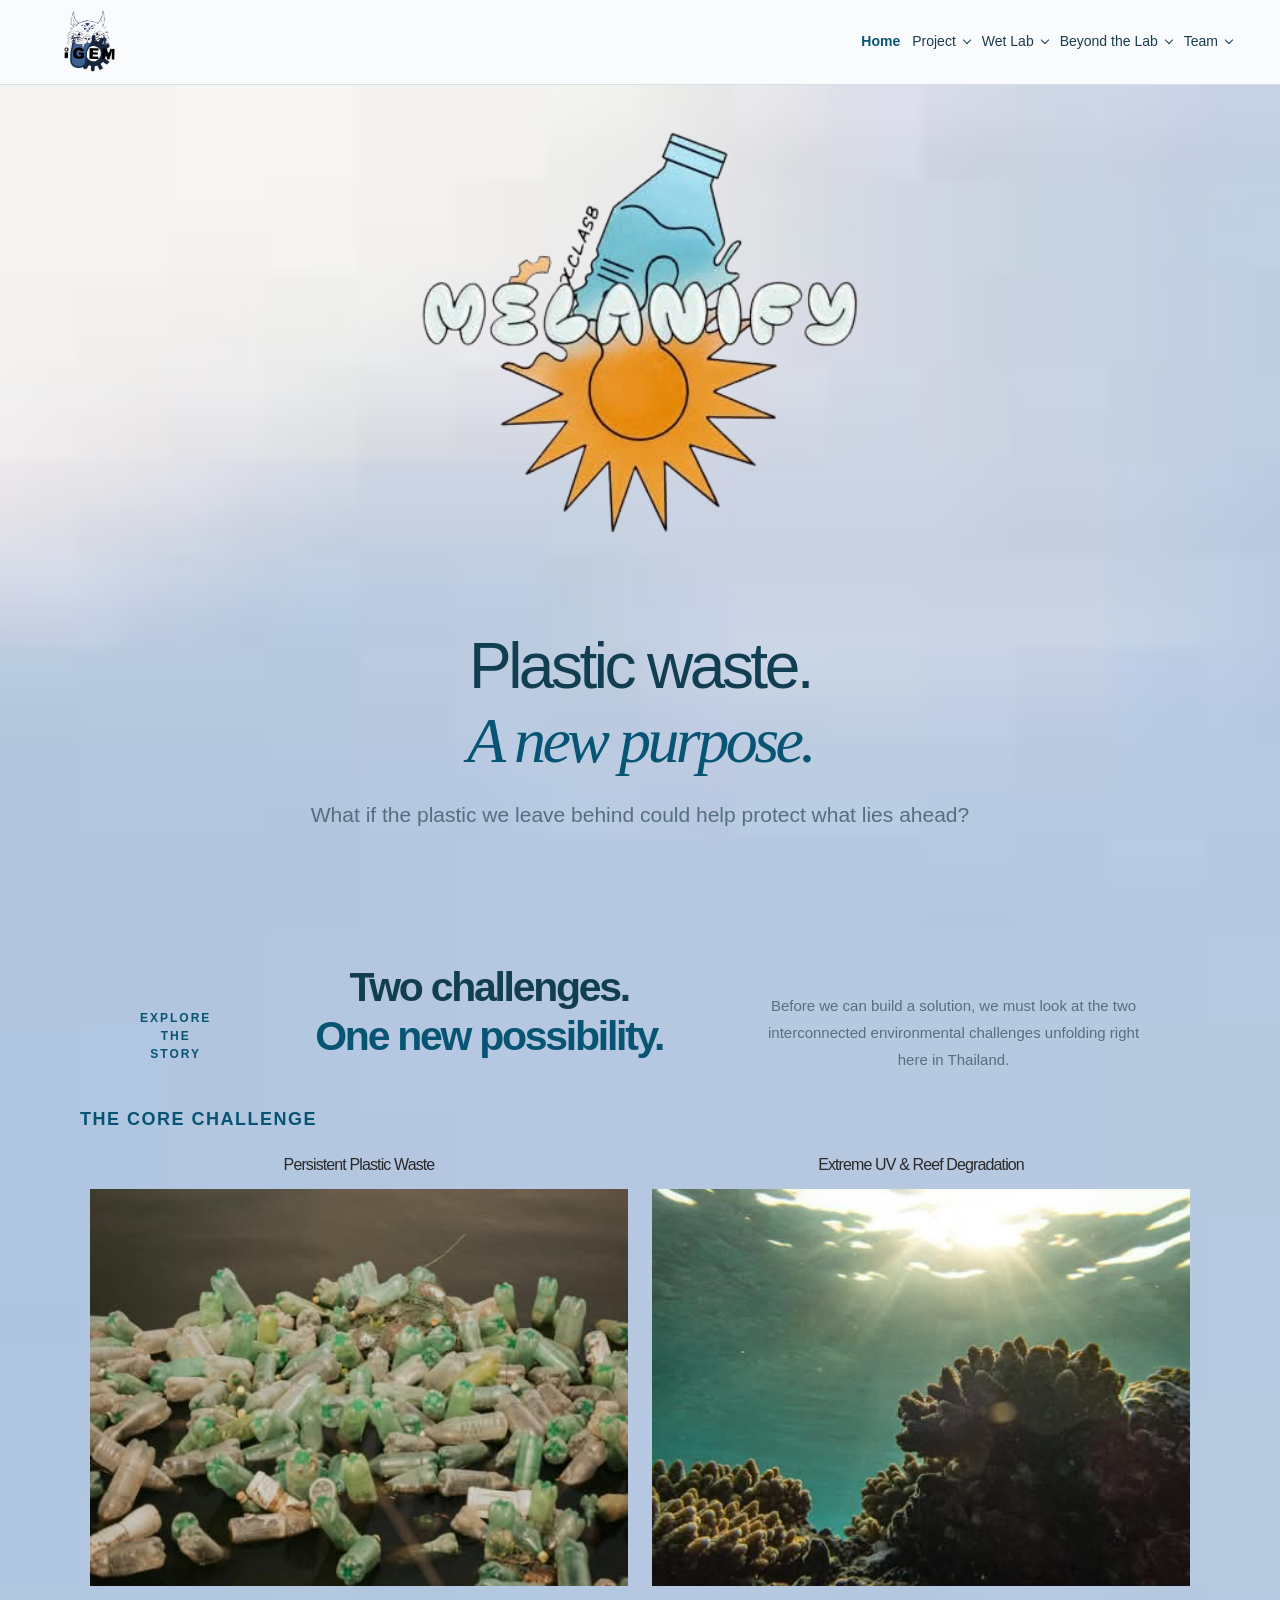
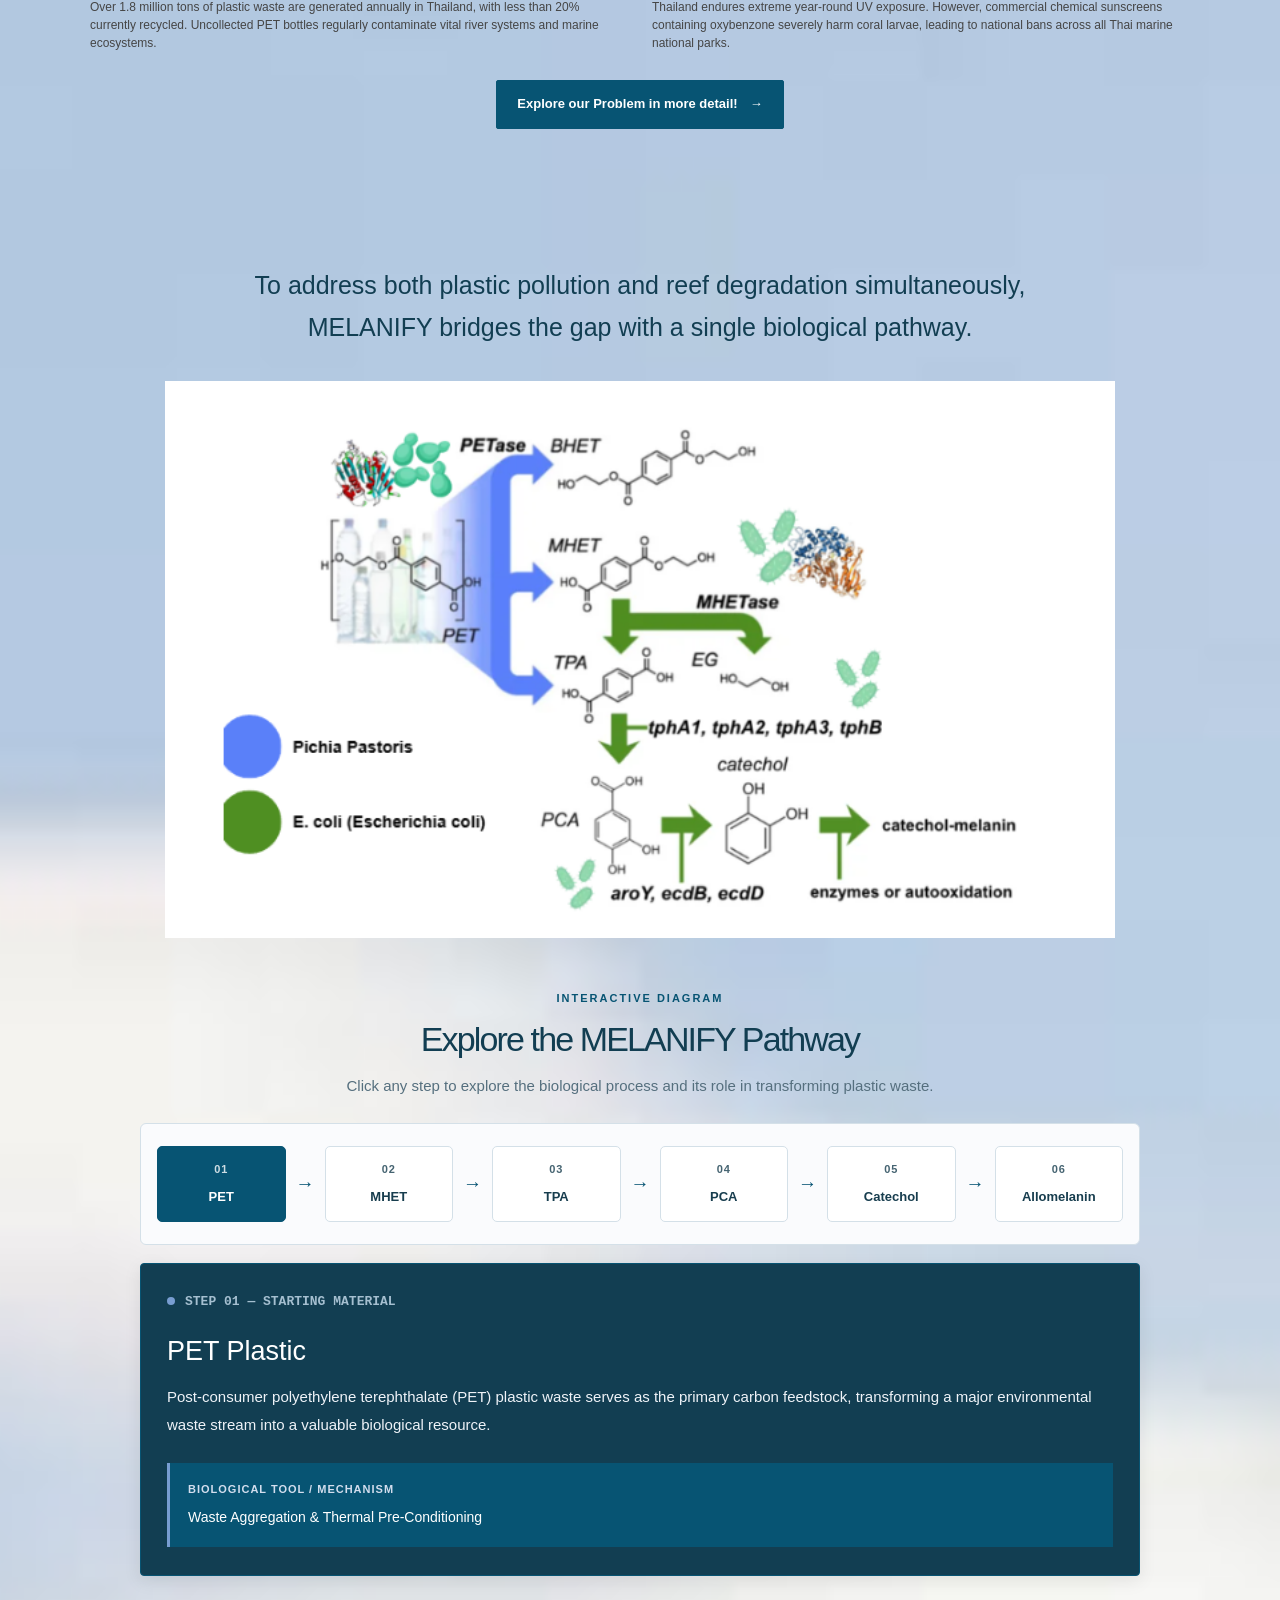
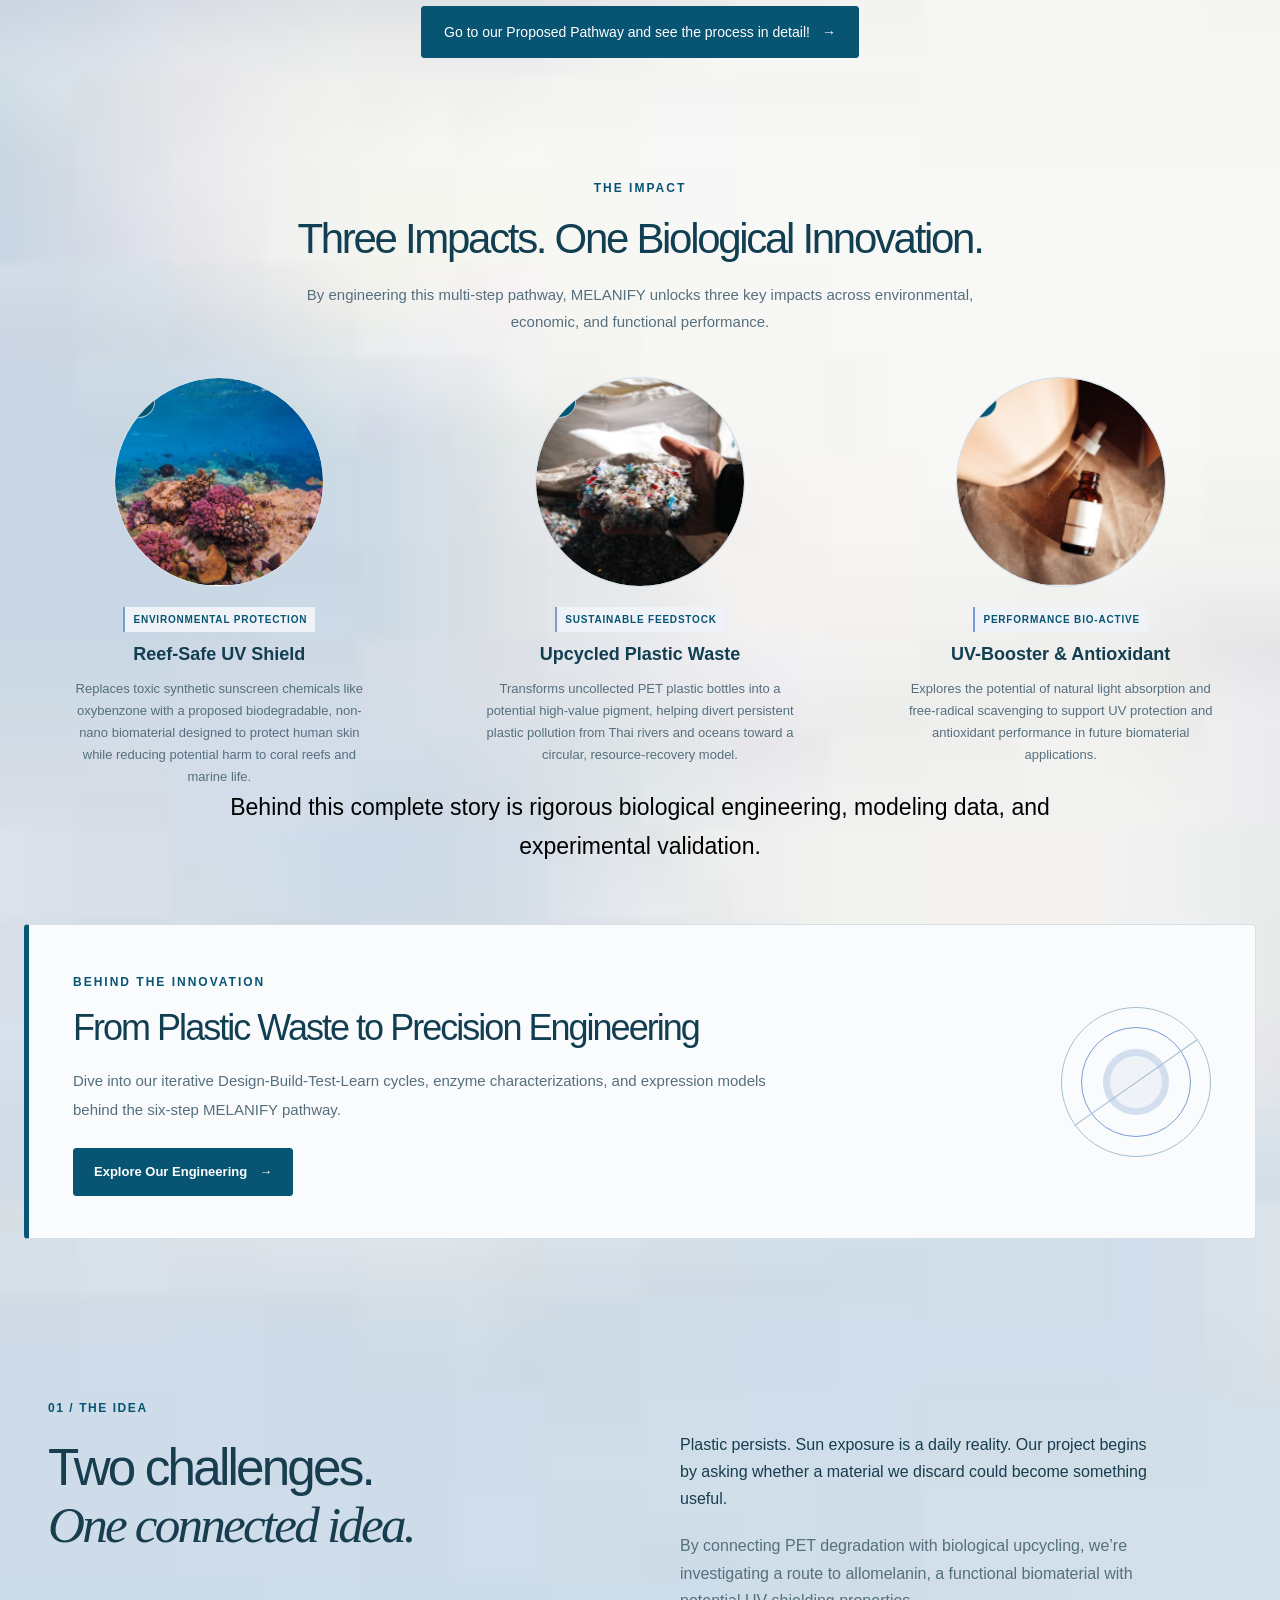
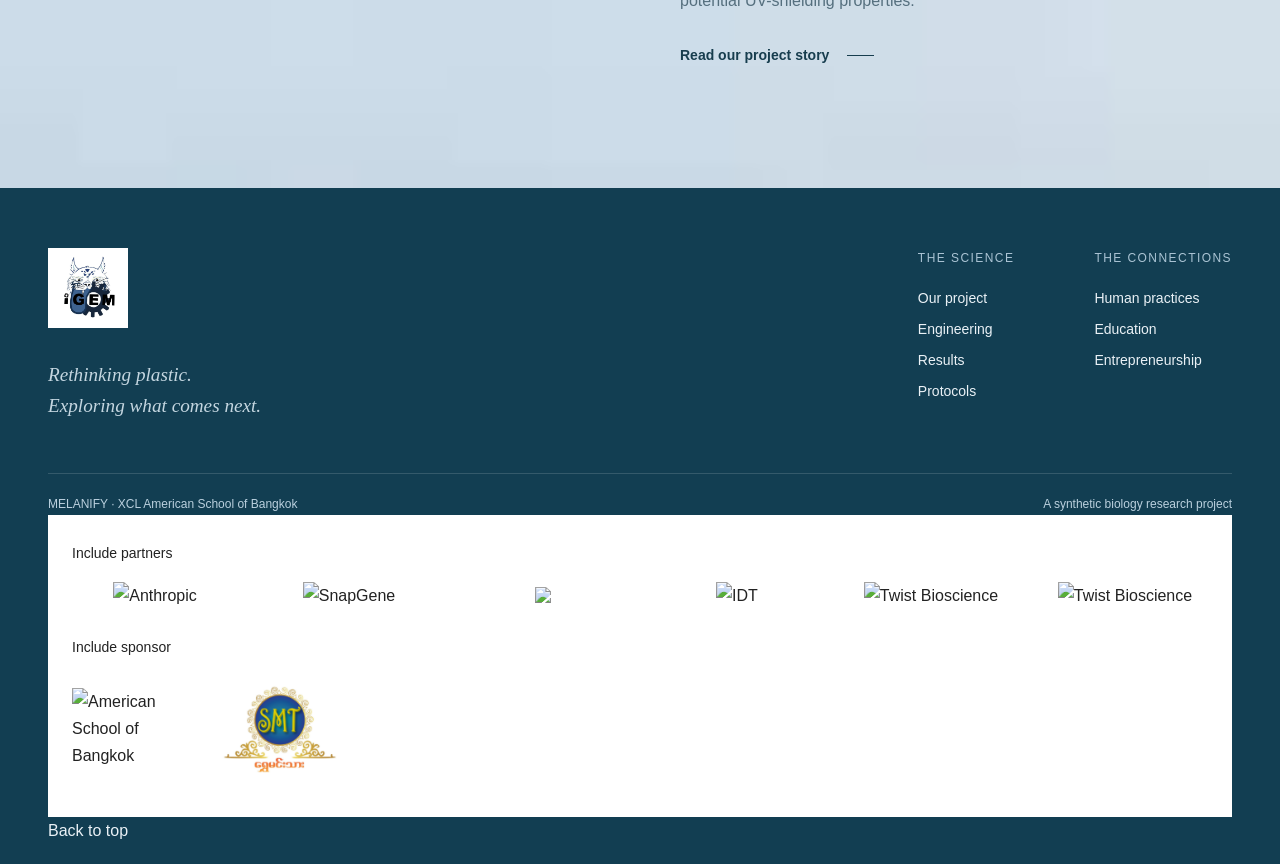
==== index.html @ 28288c8e "Upload latest MELANIFY design" ====
<!DOCTYPE html>
<html lang="en">
  <head>
    <meta charset="utf-8">
    <meta name="viewport" content="width=device-width, initial-scale=1">
    <meta name="theme-color" content="#075473">
    <meta name="description" content="MELANIFY explores a biological pathway from PET plastic waste to allomelanin. Discover our engineering, research and community work.">
    <title>Plastic, reimagined. | MELANIFY</title>
    <link rel="icon" type="image/svg+xml" href="assets/favicon.svg">
    <link rel="stylesheet" href="styles.css">
    <link rel="stylesheet" href="home.css">
    <script src="script.js" defer=""></script>


    
<style>

   /* GLOBAL BOX SIZING */


*,
*::before,
*::after {
  box-sizing: border-box;
}


   /* NAVIGATION INDICATORS */

.nav-indicator {
  display: inline-flex;
  align-items: center;
  justify-content: center;
  width: 16px;
  height: 16px;
  min-width: 16px;
  flex: 0 0 16px;
  background-color: #f28c28;
  border-radius: 2px;
}


   /* BRAND / LOGO */

.brand {
  display: inline-flex;
  align-items: center;
  gap: 8px;
  min-width: 0;
  max-width: 100%;
}

.brand-logo {
  display: block;
  width: 80px;
  height: 80px;
  max-width: 100%;
  flex: 0 0 auto;
  object-fit: contain;
  margin: 0;
}


   /* MAIN TAB INDICATOR */


.nav-main::before {
  content: "";
  display: block;
  width: 6px;
  height: 6px;
  background-color: #ffffff;
  border-radius: 50%;
}


   /* DROPDOWN INDICATOR */


.nav-dropdown-icon::before {
  content: "";
  display: block;
  width: 6px;
  height: 6px;
  border-right: 1.5px solid #ffffff;
  border-bottom: 1.5px solid #ffffff;
  transform: translateY(-2px) rotate(45deg);
}


   /* NAVIGATION LAYOUT */


#main-nav {
  display: flex;
  align-items: center;
  flex-wrap: wrap;
  gap: 8px 12px;
  max-width: 100%;
}

#main-nav > a.main-tab,
#main-nav .nav-group > summary {
  display: inline-flex;
  align-items: center;
  gap: 8px;
  min-width: 0;
  max-width: 100%;
  line-height: 1.5;
}

/* Main navigation links */

#main-nav > a {
  overflow-wrap: anywhere;
}

   /* SECTION HEADING */


.story-section .section-heading h2 {
  width: 100%;
  max-width: 800px;
  margin: 0 auto 16px;
  font-size: clamp(28px, 3.2vw, 42px);
  line-height: 1.2;
  text-align: center;
  white-space: normal;
  overflow-wrap: break-word;
  text-wrap: balance;
}


   /* TABLET RESPONSIVE */


@media (max-width: 900px) {
  .brand-logo {
    width: 36px;
    height: 36px;
  }

  #main-nav {
    gap: 8px 10px;
  }

  #main-nav > a.main-tab,
  #main-nav .nav-group > summary {
    gap: 6px;
    font-size: 14px;
  }

  .story-section .section-heading h2 {
    font-size: clamp(27px, 4vw, 36px);
  }
}


   /* MOBILE RESPONSIVE */


@media (max-width: 600px) {
  .brand {
    gap: 6px;
  }

  .brand-logo {
    width: 32px;
    height: 32px;
  }

  #main-nav {
    width: 100%;
    gap: 8px;
  }

  #main-nav > a.main-tab,
  #main-nav .nav-group > summary {
    font-size: 13px;
    gap: 6px;
  }

  #main-nav > a::before,
  #main-nav .nav-group > summary::before {
    width: 14px;
    height: 14px;
    min-width: 14px;
    flex-basis: 14px;
  }

  #main-nav .nav-group > summary::before {
    background-size: 11px;
  }

  .story-section .section-heading h2 {
    width: 100%;
    font-size: clamp(26px, 6.5vw, 34px);
    line-height: 1.25;
    text-align: left;
    white-space: normal;
    text-wrap: wrap;
  }
}


   /* SMALL MOBILE */


@media (max-width: 360px) {
  .brand-logo {
    width: 28px;
    height: 28px;
  }

  #main-nav {
    gap: 6px;
  }

  #main-nav > a.main-tab,
  #main-nav .nav-group > summary {
    font-size: 12px;
  }

  .story-section .section-heading h2 {
    font-size: 26px;
  }
}


   /* REDUCED MOTION ACCESSIBILITY */


@media (prefers-reduced-motion: reduce) {
  *,
  *::before,
  *::after {
    scroll-behavior: auto !important;
    animation-duration: 0.01ms !important;
    animation-iteration-count: 1 !important;
    transition-duration: 0.01ms !important;
  }
}
</style>

  </head>
  <body data-page="home">
    <a class="skip-link" href="#main">Skip to content</a>
    

<header class="site-header">

  <div class="header-inner">

    <!-- Logo Image -->
    <a class="brand" href="index.html" aria-label="MELANIFY home">
        <!-- <span>MELANIFY<span class="brand-period">.</span></span> -->
      <img src="logo-removebg-preview.png" alt="MELANIFY Logo" class="brand-logo">
    </a>

    
    <button class="menu-toggle" aria-expanded="false" aria-controls="main-nav">
      <span></span>
      <span></span>
      <span class="sr-only">Toggle navigation</span>
    </button>

    <nav id="main-nav" aria-label="Main navigation">

      <!-- Home -->
      <a href="index.html" aria-current="page">Home</a>

      <!-- Project -->
      <details class="nav-group">
        <summary>Project<span class="chevron"></span></summary>
        <div class="nav-dropdown">
          <a href="description.html">Description: Problem Breakdown</a>
          <a href="proposed-pathway.html">Proposed Pathway</a>
        </div>
      </details>

      <!-- Wet Lab -->
      <details class="nav-group">
        <summary>Wet Lab<span class="chevron"></span></summary>
        <div class="nav-dropdown">
          <a href="engineering.html">Engineering</a>
          <a href="results.html">Results</a>
          <a href="protocols.html">Protocols &amp; Notebook</a>
          <a href="safety.html">Safety</a>
        </div>
      </details>

      <!-- Beyond the Lab -->
      <details class="nav-group">
        <summary>Beyond the Lab<span class="chevron"></span></summary>
        <div class="nav-dropdown">
          <a href="human-practices.html">Integrated Human Practices</a>
          <a href="education.html">Education</a>
          <a href="entrepreneurship.html">Entrepreneurship</a>
        </div>
      </details>

      <!-- Team -->
      <details class="nav-group">
        <summary>Team<span class="chevron"></span></summary>
        <div class="nav-dropdown">
          <a href="members.html">Members</a>
          <a href="attributions.html">Attributions</a>
        </div>
      </details>

    </nav>

    <!-- <a class="header-project" href="engineering.html">
      Explore the science<span class="tiny-orbit" aria-hidden="true"></span>
    </a> -->

  </div>

  <div class="reading-progress" aria-hidden="true"></div>

</header>







<!-- Main -->

    <main id="main">
     
<!-- Homepage Hero Section -->
<section class="home-hero" id="top">

  <!-- Hero Image -->
  <div class="hero-image">
    <img src="images/hero-image-removebg-preview.png" alt="MELANIFY hero image">
  </div>

  <!-- Heading and Paragraph Below Image -->
  <div class="hero-copy">
    <h1>Plastic waste.<br><span>A new purpose.</span></h1>

    <p>
      What if the plastic we leave behind could help protect what lies ahead?
    </p>
  </div>

</section>


<!-- Explore the Story -->

<section class="story-section" id="explore-story">
  <div class="story-container">

    <div class="section-heading">
      <span class="eyebrow">EXPLORE THE STORY</span>
        
<h2 class="story-title">
    Two challenges.
    <span>One new possibility.</span>
</h2>
      <p>
        Before we can build a solution, we must look at the two
        interconnected environmental challenges unfolding right here in Thailand.
      </p>
    </div>

    <h3 class="challenge-heading">THE CORE CHALLENGE</h3>

    
 <div class="environment-container">

      <!-- First Card -->
      <article class="environment-card">
        <h2>Persistent Plastic Waste</h2>

        <img
          src="images/plastic-waste.jpeg"
          alt="Plastic waste bottles and environmental pollution"
          class="environment-image"
        >

        <p>
          Over 1.8 million tons of plastic waste are generated
          annually in Thailand, with less than 20% currently
          recycled. Uncollected PET bottles regularly contaminate
          vital river systems and marine ecosystems.
        </p>
      </article>

      <!-- Second Card -->
      <article class="environment-card">
        <h2>Extreme UV &amp; Reef Degradation</h2>

        <img
          src="images/coral-reef.jpeg"
          alt="Sunlight shining through the ocean"
          class="environment-image"
        >

        <p>
          Thailand endures extreme year-round UV exposure.
          However, commercial chemical sunscreens containing
          oxybenzone severely harm coral larvae, leading to
          national bans across all Thai marine national parks.
        </p>
      </article>

    </div>


    <div class="story-action">
      <a href="description.html" class="button button-primary story-button">
        Explore our Problem in more detail! <span>&rarr;</span>
      </a>
    </div>

  </div>
</section>

<!-- Biological Pathway Section -->

<section class="melanify-section" id="melanify-pathway">

  <div class="melanify-container">

    <!-- Introduction -->
    <div class="melanify-intro">
      <p>
        To address both plastic pollution and reef degradation
        simultaneously, MELANIFY bridges the gap with a single
        biological pathway.
      </p>
    </div>

    <!-- Scientific pathway image -->
    <div class="melanify-image-wrap">
      <img
        src="images/pathway.png"
        alt="MELANIFY biological pathway showing PET breakdown,
        MHET, TPA, PCA, catechol and catechol-melanin formation"
        class="melanify-science-image"
      >
    </div>

    <!-- Interactive pathway -->
    <div class="pathway-widget">

      <div class="pathway-widget-heading">
        <span class="pathway-label">INTERACTIVE DIAGRAM</span>
        <h2>Explore the MELANIFY Pathway</h2>
        <p>
          Click any step to explore the biological process
          and its role in transforming plastic waste.
        </p>
      </div>

      <!-- Clickable steps -->
      <div
        class="pathway-steps"
        role="group"
        aria-label="Six steps of the MELANIFY pathway"
      >

        <button class="pathway-step active"
          type="button" data-step="0"
          aria-pressed="true">
          <span class="step-number">01</span>
          <span class="step-name">PET</span>
        </button>

        <span class="pathway-arrow" aria-hidden="true">→</span>

        <button class="pathway-step"
          type="button" data-step="1"
          aria-pressed="false">
          <span class="step-number">02</span>
          <span class="step-name">MHET</span>
        </button>

        <span class="pathway-arrow" aria-hidden="true">→</span>

        <button class="pathway-step"
          type="button" data-step="2"
          aria-pressed="false">
          <span class="step-number">03</span>
          <span class="step-name">TPA</span>
        </button>

        <span class="pathway-arrow" aria-hidden="true">→</span>

        <button class="pathway-step"
          type="button" data-step="3"
          aria-pressed="false">
          <span class="step-number">04</span>
          <span class="step-name">PCA</span>
        </button>

        <span class="pathway-arrow" aria-hidden="true">→</span>

        <button class="pathway-step"
          type="button" data-step="4"
          aria-pressed="false">
          <span class="step-number">05</span>
          <span class="step-name">Catechol</span>
        </button>

        <span class="pathway-arrow" aria-hidden="true">→</span>

        <button class="pathway-step"
          type="button" data-step="5"
          aria-pressed="false">
          <span class="step-number">06</span>
          <span class="step-name">Allomelanin</span>
        </button>

      </div>

      <!-- Information panel -->
      <div
        class="pathway-info"
        id="pathway-info"
        aria-live="polite"
        aria-atomic="true"
      >

        <div class="info-topline">
          <span class="info-dot"></span>
          <span id="info-header">
            STEP 01 — STARTING MATERIAL
          </span>
        </div>

        <h3 id="info-title">PET Plastic</h3>

        <p id="info-description">
          Post-consumer polyethylene terephthalate (PET)
          plastic waste serves as the primary carbon feedstock,
          transforming a major environmental waste stream into
          a valuable biological resource.
        </p>

        <div class="info-mechanism">
          <span class="mechanism-label">
            BIOLOGICAL TOOL / MECHANISM
          </span>

          <p id="info-mechanism">
            Waste Aggregation &amp; Thermal Pre-Conditioning
          </p>
        </div>

      </div>

    </div>

    <!-- Proposed pathway button -->
    <div class="melanify-action">
      <a
        href="proposed-pathway.html"
        class="melanify-button"
      >
        Go to our Proposed Pathway and see the process in detail!
        <span aria-hidden="true">→</span>
      </a>
    </div>

  </div>
</section>

<section class="impact-section" id="values">

  <div class="impact-container">

    <!-- Introduction -->
    <div class="impact-intro">
      <span class="impact-eyebrow">THE IMPACT</span>

      <h2>Three Impacts. One Biological Innovation.</h2>

      <p>
        By engineering this multi-step pathway, MELANIFY unlocks
        three key impacts across environmental, economic, and
        functional performance.
      </p>
    </div>

    <!-- Three Impact Cards -->
    <div class="impact-grid">

      <!-- Card 1 -->
      <article class="impact-card">

        <div class="impact-image-wrap">
          <img
            src="images/card1.png"
            alt="MELANIFY concept for reef-safe UV protection"
            class="impact-image"
            loading="lazy"
          >
          <span class="impact-number">01</span>
        </div>

        <div class="impact-card-content">
          <span class="impact-badge">
            ENVIRONMENTAL PROTECTION
          </span>

          <h3>Reef-Safe UV Shield</h3>

          <p>
            Replaces toxic synthetic sunscreen chemicals like
            oxybenzone with a proposed biodegradable, non-nano
            biomaterial designed to protect human skin while
            reducing potential harm to coral reefs and marine life.
          </p>
        </div>

      </article>

      <!-- Card 2 -->
      <article class="impact-card">

        <div class="impact-image-wrap">
          <img
            src="images/card2.png"
            alt="PET plastic waste as a potential sustainable feedstock"
            class="impact-image"
            loading="lazy"
          >
          <span class="impact-number">02</span>
        </div>

        <div class="impact-card-content">
          <span class="impact-badge">
            SUSTAINABLE FEEDSTOCK
          </span>

          <h3>Upcycled Plastic Waste</h3>

          <p>
            Transforms uncollected PET plastic bottles into a
            potential high-value pigment, helping divert persistent
            plastic pollution from Thai rivers and oceans toward
            a circular, resource-recovery model.
          </p>
        </div>

      </article>

      <!-- Card 3 -->
      <article class="impact-card">

        <div class="impact-image-wrap">
          <img
            src="images/card3.png"
            alt="Scientific concept for melanin-based UV protection and antioxidant performance"
            class="impact-image"
            loading="lazy"
          >
          <span class="impact-number">03</span>
        </div>

        <div class="impact-card-content">
          <span class="impact-badge">
            PERFORMANCE BIO-ACTIVE
          </span>

          <h3>UV-Booster &amp; Antioxidant</h3>

          <p>
            Explores the potential of natural light absorption
            and free-radical scavenging to support UV protection
            and antioxidant performance in future biomaterial
            applications.
          </p>
        </div>

      </article>

    </div>

    <!-- Centered Intro Above Engineering Section --> 
    <div class="engineering-top-intro"> Behind this complete story 
      is rigorous biological engineering, modeling data, 
      and experimental validation. </div>

    <!-- Engineering Section -->
    <div class="engineering-callout">

      <div class="engineering-content">

        <span class="engineering-eyebrow">
          BEHIND THE INNOVATION
        </span>

        <h2>From Plastic Waste to Precision Engineering</h2>

        <p>
          Dive into our iterative Design-Build-Test-Learn cycles,
          enzyme characterizations, and expression models behind
          the six-step MELANIFY pathway.
        </p>

        <a href="engineering.html" class="engineering-button">
          Explore Our Engineering
          <span aria-hidden="true">→</span>
        </a>

      </div>

      <div class="engineering-decoration" aria-hidden="true">
        <span class="engineering-circle circle-one"></span>
        <span class="engineering-circle circle-two"></span>
        <span class="engineering-circle circle-three"></span>
        <span class="engineering-line"></span>
      </div>

    </div>

  </div>

</section>



      <section class="section-intro wrap">
        <div data-reveal="">
          <span class="eyebrow">01 / THE IDEA</span>
          <h2>Two challenges.<br><em>One connected idea.</em></h2>
        </div>
        <div class="intro-body" data-reveal="">
          <p>Plastic persists. Sun exposure is a daily reality. Our project begins by asking whether a material we discard could become something useful.</p>
          <p>By connecting PET degradation with biological upcycling, we’re investigating a route to allomelanin, a functional biomaterial with potential UV-shielding properties.</p>
          <a class="text-link" href="description.html">Read our project story<span class="link-line"></span></a>
        </div>
      </section>
  
    </main>
    <footer class="site-footer">
      <div class="footer-top">
        <div>
          <!-- <a class="brand footer-brand" href="index.html"><span class="brand-mark" aria-hidden="true">m</span><span>MELANIFY<span class="brand-period">.</span></span></a> -->

           <!-- Logo Image -->
    <a class="brand" href="index.html" aria-label="MELANIFY home">
        <!-- <span>MELANIFY<span class="brand-period">.</span></span> -->
      <img src="images/logo2.jpeg" alt="MELANIFY Logo" class="brand-logo">
    </a>
          <p>Rethinking plastic.<br>Exploring what comes next.</p>
        </div>
        <div class="footer-links">
          <div>
            <span>THE SCIENCE</span>
            <a href="description.html">Our project</a>
            <a href="engineering.html">Engineering</a>
            <a href="results.html">Results</a>
            <a href="protocols.html">Protocols</a>
          </div>
          <div>
            <span>THE CONNECTIONS</span>
            <a href="human-practices.html">Human practices</a>
            <a href="education.html">Education</a>
            <a href="entrepreneurship.html">Entrepreneurship</a>
          </div>
        </div>
      </div>
      <div class="footer-bottom">
        <span>MELANIFY · XCL American School of Bangkok</span>
        <span>A synthetic biology research project</span>

      </div>

        

<section class="include-section">
  <div class="include-container">

    <div class="include-group">
      <h3>Include partners</h3>

      <div class="include-logos partners-logos">
        <div class="include-logo">
          <img src="https://tse3.mm.bing.net/th/id/OIP.cafMGwSaQV2IFo_IEi9hwwHaGW?r=0&pid=Api&h=220&P=0" alt="Anthropic">
        </div>

        <div class="include-logo">
          <img src="https://tse4.mm.bing.net/th/id/OIP.qyjJknmb3kASYX0O0ofGCQHaA1?r=0&pid=Api&h=220&P=0" alt="SnapGene">
        </div>

        <div class="include-logo">
          <img src="https://tse3.mm.bing.net/th/id/OIP.W4LqDQgPfTC5kJaNJbA4VAHaB5?r=0&pid=Api&h=220&P=0">
        </div>

        <div class="include-logo">
          <img src="https://tse3.mm.bing.net/th/id/OIP.T9qq5NsBipLgx5q9Y4DMCAHaFe?r=0&pid=Api&h=220&P=0" alt="IDT">
        </div>

        <div class="include-logo">
          <img src="https://tse1.mm.bing.net/th/id/OIP.W-fJ_sdreK7lmWoJ_1Q9YQHaCF?r=0&pid=Api&h=220&P=0" alt="Twist Bioscience">
        </div>

         <div class="include-logo">
          <img src="https://tse1.mm.bing.net/th/id/OIP.7oBq-u4yjbdn28AxTM_jmAHaDt?r=0&pid=Api&h=220&P=0" alt="Twist Bioscience">
        </div>
      </div>
    </div>

    <div class="include-group sponsor-group">
      <h3>Include sponsor</h3>

      <div class="include-logos sponsor-logos">
        <div class="include-logo">
          <img src="https://tse1.mm.bing.net/th/id/OIP.4G-4rA2sZnSZnoiXnEoeOQHaHa?r=0&pid=Api&h=220&P=0" alt="American School of Bangkok">
        </div>

        <div class="include-logo">
          <img src="images/best.png" alt="SMT sponsor">
        </div>
      </div>
    </div>


</section>

        <a href="#top">Back to top</a>
      </div>
    </footer>



    <script>
      
document.addEventListener("DOMContentLoaded", function () {
  const steps = document.querySelectorAll(".pathway-step");

  const header = document.getElementById("info-header");
  const title = document.getElementById("info-title");
  const description = document.getElementById("info-description");
  const mechanism = document.getElementById("info-mechanism");

  const pathwayData = [
    {
      header: "STEP 01 — STARTING MATERIAL",
      title: "PET Plastic",
      description:
        "Post-consumer polyethylene terephthalate (PET) plastic waste serves as the primary carbon feedstock, transforming a major environmental waste stream into a valuable biological resource.",
      mechanism:
        "Waste Aggregation & Thermal Pre-Conditioning"
    },
    {
      header: "STEP 02 — ENZYMATIC DEPOLYMERIZATION",
      title: "MHET Intermediate",
      description:
        "Secreted HotPETase, produced by engineered Pichia pastoris, breaks down PET polymer chains at elevated temperatures into smaller MHET molecules.",
      mechanism:
        "Engineered Pichia pastoris (HotPETase Secretion)"
    },
    {
      header: "STEP 03 — SURFACE CLEAVAGE",
      title: "Terephthalic Acid (TPA)",
      description:
        "Surface-displayed MHETase on E. coli outer membranes further converts MHET into terephthalic acid (TPA) as a whole-cell catalyst without requiring costly protein purification.",
      mechanism:
        "E. coli Outer-Membrane Display (InaVN-MHETase)"
    },
    {
      header: "STEP 04 — PATHWAY CONVERSION",
      title: "Protocatechuate (PCA)",
      description:
        "An engineered tphA1A2A3B operon pathway inside E. coli metabolizes TPA via a 3-component dioxygenase complex and dehydrogenase, yielding protocatechuic acid (PCA).",
      mechanism:
        "E. coli Intracellular Pathway (tph Operon)"
    },
    {
      header: "STEP 05 — PRECURSOR SYNTHESIS",
      title: "Catechol Monomer",
      description:
        "PCA undergoes decarboxylation via AroY, supported by EcdB (prFMN cofactor synthesis) and EcdD (cofactor maturation), successfully synthesizing the melanin precursor catechol.",
      mechanism:
        "E. coli Pathway (AroY Decarboxylase & EcdBD Cofactors)"
    },
    {
      header: "STEP 06 — FUNCTIONAL END PRODUCT",
      title: "Catechol-Melanin (Allomelanin)",
      description:
        "Catechol undergoes oxidative open-air polymerization under slightly basic conditions with catalytic CuSO4, forming allomelanin—a reef-safe, biodegradable UV filter and antioxidant.",
      mechanism:
        "Open-Air Catalytic Polymerization"
    }
  ];

  function activateStep(index) {
    const data = pathwayData[index];

    if (!data) return;

    steps.forEach(function (step, stepIndex) {
      const isActive = stepIndex === index;

      step.classList.toggle("active", isActive);
      step.setAttribute("aria-pressed", String(isActive));
    });

    header.textContent = data.header;
    title.textContent = data.title;
    description.textContent = data.description;
    mechanism.textContent = data.mechanism;
  }

  steps.forEach(function (step) {
    step.addEventListener("click", function () {
      const index = Number(step.dataset.step);
      activateStep(index);
    });
  });

  /* Show the first step when the page loads */
  activateStep(0);
});

    </script>
  </body>
</html>
---- styles.css ----
@charset "UTF-8";

:root {
  --ocean: #075473;
  --deep: #123e52;
  --blue: #789dd1;
  --mist: #a5bfd0;
  --pale: #d3deee;
  --ice: #eff3f8;
  --paper: #fafbfd;
  --ink: #173d4e;
  --muted: #556f7e;
  --line: #d4e0e8;
  --white: #fff;
  --sans: "Segoe UI", "Helvetica Neue", Arial, sans-serif;
  --serif: Georgia, "Times New Roman", serif;
  --page-width: 1280px;
}

*, *::before, *::after { box-sizing: border-box; }
[hidden] { display: none !important; }
html { scroll-behavior: smooth; scroll-padding-top: 110px; }
body { margin: 0; color: var(--ink); background: var(--paper); font: 400 1rem/1.7 var(--sans); -webkit-font-smoothing: antialiased; }
body:has(dialog[open]) { overflow: hidden; }
a { color: inherit; text-decoration: none; }
button, input { font: inherit; }
button, summary, a { -webkit-tap-highlight-color: transparent; }
button { cursor: pointer; color: inherit; }
button:disabled { cursor: default; }
img { display: block; max-width: 100%; height: auto; }
h1, h2, h3, h4, p { margin: 0; }
h1, h2, h3, h4 { line-height: 1.12; font-weight: 500; }
h1, h2 { letter-spacing: -.055em; }
em { font-family: var(--serif); font-weight: 400; letter-spacing: -.055em; }
::selection { background: var(--pale); color: var(--ocean); }
:focus-visible { outline: 3px solid var(--blue); outline-offset: 5px; border-radius: 2px; }
.sr-only { position: absolute; width: 1px; height: 1px; padding: 0; overflow: hidden; clip: rect(0,0,0,0); white-space: nowrap; }
.skip-link { position: fixed; top: -70px; left: 20px; z-index: 100; background: var(--ocean); color: white; padding: 12px 20px; }
.skip-link:focus { top: 12px; }
.wrap { max-width: var(--page-width); margin-inline: auto; padding-inline: 48px; }
.eyebrow, .small-label { display: block; font-size: .75rem; letter-spacing: .13em; font-weight: 600; line-height: 1.5; }
.eyebrow { color: var(--ocean); }
.small-label { color: var(--muted); }
.eyebrow-line { display: inline-block; width: 24px; height: 1px; background: currentColor; vertical-align: middle; margin-right: 12px; }
.button { min-height: 52px; padding: 14px 25px; display: inline-flex; justify-content: center; align-items: center; font-size: .875rem; font-weight: 600; border: 1px solid transparent; border-radius: 4px; transition: background .2s, transform .2s; }
.button:hover { transform: translateY(-2px); }
.button-primary { background: var(--ocean); color: var(--white); }
.button-primary:hover { background: var(--deep); }
.button-light { color: var(--ocean); background: var(--white); }
.button-light:hover { background: var(--ice); }
.text-link { display: inline-flex; align-items: center; gap: 18px; font-weight: 600; font-size: .875rem; padding-block: 10px; }
.link-line { width: 27px; height: 1px; background: currentColor; transition: width .2s; }
.text-link:hover .link-line { width: 42px; }

/* The restrained header leaves the project itself in focus. */
.site-header { height: 85px; position: sticky; top: 0; z-index: 30; background: rgba(250,251,253,.96); border-bottom: 1px solid var(--line); backdrop-filter: blur(16px); }
.header-inner { max-width: 1480px; padding: 0 48px; margin: auto; height: 100%; display: flex; align-items: center; gap: 48px; }
.brand { display: inline-flex; align-items: center; gap: 10px; font-weight: 750; font-size: 1.25rem; letter-spacing: -.045em; line-height: 1; white-space: nowrap; }
.brand-mark { display: grid; place-items: center; width: 30px; height: 32px; border: 1.5px solid var(--ocean); border-radius: 50% 50% 3px 3px; font: italic 700 1.7rem/.7 var(--serif); padding-right: 4px; padding-bottom: 4px; }
.brand-period { color: var(--blue); }
#main-nav { display: flex; align-items: center; gap: 30px; margin-left: auto; font-size: .875rem; font-weight: 500; }
#main-nav > a { padding-block: 24px; }
#main-nav a[aria-current], #main-nav .current { color: var(--ocean); font-weight: 700; }
.nav-group { position: relative; }
.nav-group summary { display: flex; align-items: center; gap: 9px; cursor: pointer; list-style: none; padding-block: 24px; }
summary::-webkit-details-marker { display: none; }
.chevron { width: 6px; height: 6px; border-right: 1px solid currentColor; border-bottom: 1px solid currentColor; transform: rotate(45deg); margin-top: -3px; flex-shrink: 0; transition: transform .2s; }
details[open] > summary .chevron { transform: rotate(225deg); margin-top: 3px; }
.nav-dropdown { position: absolute; top: 100%; left: -20px; min-width: 220px; padding: 10px; background: var(--white); border: 1px solid var(--line); box-shadow: 0 15px 40px #123e5212; border-radius: 5px; }
.nav-dropdown a { display: block; padding: 10px 12px; border-radius: 3px; }
.nav-dropdown a:hover { background: var(--ice); }
.header-project { display: inline-flex; align-items: center; gap: 13px; font-weight: 600; font-size: .8rem; padding-left: 30px; border-left: 1px solid var(--line); white-space: nowrap; }
.tiny-orbit { width: 17px; height: 17px; border: 1px solid var(--ocean); border-radius: 50%; position: relative; }
.tiny-orbit::after { content: ''; position: absolute; width: 5px; height: 5px; background: var(--blue); border-radius: 50%; right: -2px; top: -1px; }
.menu-toggle { display: none; background: none; border: 0; padding: 12px; }
.reading-progress { position: absolute; bottom: -1px; width: 100%; height: 2px; background: var(--blue); transform: scaleX(0); transform-origin: left; }

/* Homepage */
.home-hero { display: grid; grid-template-columns: 1fr 1fr; max-width: 1480px; margin: auto; padding: 70px 48px 65px; gap: 45px; min-height: 655px; }
.hero-copy { display: flex; flex-direction: column; justify-content: center; }
.hero-copy .eyebrow { margin-bottom: 26px; }
.hero-copy h1 { font-size: clamp(3.1rem, 5.5vw, 5.4rem); line-height: 1.04; font-weight: 500; }
.hero-copy h1 > span { font-family: var(--serif); font-style: italic; color: var(--ocean); font-weight: 400; }
.hero-copy > p { margin-top: 26px; font-size: 1.13rem; max-width: 430px; line-height: 1.6; }
.hero-copy .hero-description { margin-top: 14px; font-size: .96rem; color: var(--muted); max-width: 450px; }
.hero-actions { display: flex; align-items: center; gap: 26px; margin-top: 30px; }
.hero-footnote { margin-top: 52px; display: flex; align-items: center; gap: 22px; font-size: .75rem; color: var(--muted); }
.hero-footnote .small-label { font-size: .75rem; letter-spacing: .07em; }
.hero-footnote > span + span { padding-left: 20px; border-left: 1px solid var(--line); }
.hero-footnote span span { padding-inline: 10px; color: var(--blue); }
.hero-visual { align-self: center; min-width: 0; position: relative; padding: 20px 0; }
.hero-art { position: relative; background: #e2ebf4; aspect-ratio: 1.12; border-radius: 120px 6px 6px 6px; overflow: hidden; }
.hero-art img { width: 100%; height: 100%; object-fit: cover; }
.hero-art.ocean-fallback img { width: 100%; height: 160%; object-fit: cover; object-position: top; }
.art-corner { position: absolute; width: 18px; height: 18px; border-color: var(--ocean); opacity: .5; }
.corner-one { bottom: 24px; left: 24px; border-left: 1px solid; border-bottom: 1px solid; }
.corner-two { top: 24px; right: 24px; border-top: 1px solid; border-right: 1px solid; }
.visual-label { position: absolute; left: -22px; right: 24px; bottom: 65px; padding: 18px 20px; background: rgba(250,251,253,.93); border: 1px solid var(--white); display: flex; align-items: center; gap: 22px; font-size: .75rem; font-weight: 600; letter-spacing: .09em; backdrop-filter: blur(8px); }
.visual-index { color: var(--muted); padding-right: 20px; border-right: 1px solid var(--line); }
.visual-cross { font-size: 1.3rem; margin-left: auto; font-weight: 400; }
.visual-caption { margin-top: 14px; display: flex; justify-content: space-between; gap: 12px; color: var(--muted); font-size: .75rem; }
.visual-caption span { letter-spacing: .06em; white-space: nowrap; }
.pathway-ribbon { display: flex; align-items: center; justify-content: center; gap: 42px; padding: 25px 48px; background: var(--ocean); color: var(--white); }
.ribbon-label { font-size: .75rem; font-weight: 600; letter-spacing: .12em; color: #c4d8e9; }
.pathway-ribbon > div { display: flex; align-items: center; gap: 32px; font-size: .85rem; }
.pathway-ribbon > div > * { position: relative; font-weight: 400; }
.pathway-ribbon > div > * + *::before { content: ''; width: 13px; height: 1px; background: #9bb5c6; position: absolute; top: 50%; left: -23px; }
.pathway-ribbon > div > b { font-weight: 650; }
.ribbon-note { font-family: var(--serif); font-style: italic; color: #d4e1ef; font-size: .9rem; padding-left: 38px; border-left: 1px solid #ffffff30; }
.section-intro { display: grid; grid-template-columns: 1fr 1fr; padding-block: 110px; gap: 80px; }
.section-intro h2, .section-heading h2 { font-size: clamp(2.4rem,4vw,3.6rem); margin-top: 22px; }
.intro-body { padding-top: 32px; }
.intro-body p { max-width: 480px; font-size: 1.1rem; line-height: 1.7; }
.intro-body p + p { margin-top: 20px; font-size: 1rem; color: var(--muted); }
.intro-body .text-link { margin-top: 20px; }
.ocean-section { display: grid; grid-template-columns: 1.1fr 1fr; min-height: 515px; background: var(--ocean); color: var(--white); overflow: hidden; }
.ocean-photo { position: relative; overflow: hidden; }
.ocean-photo img { position: absolute; width: 100%; max-width: none; height: 155%; object-fit: cover; object-position: top; }
.ocean-copy { max-width: 610px; padding: 65px 70px; }
.ocean-copy .eyebrow { color: #c9dcec; }
.ocean-copy h2 { font-size: clamp(2.4rem,3.5vw,3.3rem); margin-top: 28px; }
.ocean-copy p { margin-top: 24px; color: #d8e4ed; line-height: 1.8; }
.ocean-copy .button { margin-top: 28px; }
.ocean-note { display: block; font: italic .85rem var(--serif); color: #c9dcec; margin-top: 28px; }
.pathway-section { padding-block: 105px 60px; }
.section-heading { display: flex; justify-content: space-between; align-items: flex-end; gap: 60px; margin-bottom: 42px; }
.section-heading > p { max-width: 350px; color: var(--muted); padding-bottom: 4px; }
.pathway-explorer { border: 1px solid var(--line); background: var(--white); border-radius: 5px; overflow: hidden; }
.pathway-tabs { display: grid; grid-template-columns: repeat(6,1fr); background: var(--ice); border-bottom: 1px solid var(--line); }
.pathway-tab { position: relative; display: flex; flex-direction: column; gap: 6px; text-align: left; background: none; border: none; border-right: 1px solid var(--line); padding: 20px 22px; font-size: 1rem; }
.pathway-tab:last-child { border-right: 0; }
.pathway-tab > span { font-size: .75rem; letter-spacing: .06em; color: var(--muted); }
.pathway-tab[aria-selected=true] { background: var(--ocean); color: var(--white); }
.pathway-tab[aria-selected=true] > span { color: #c4d8e9; }
.pathway-tab:hover:not([aria-selected=true]) { background: var(--pale); }
.pathway-panel { display: grid; grid-template-columns: .7fr 1.3fr; min-height: 350px; padding: 48px 60px; gap: 40px; align-items: center; }
.stage-number { font-size: clamp(6rem,12vw,10rem); font-weight: 300; letter-spacing: -.08em; color: var(--mist); line-height: 1; text-align: center; }
.stage-copy h3 { margin-top: 12px; font-size: 2rem; letter-spacing: -.04em; }
.stage-copy p { margin-top: 16px; max-width: 570px; color: var(--muted); }
.stage-tags { display: flex; gap: 8px; flex-wrap: wrap; margin-top: 18px; }
.stage-tags span { padding: 3px 10px; font-size: .75rem; background: var(--ice); border: 1px solid var(--line); border-radius: 3px; }
.stage-copy .text-link { margin-top: 14px; }
.chapter-section { padding-block: 65px 100px; }
.chapter-grid { display: grid; grid-template-columns: repeat(3,1fr); gap: 0; border-top: 1px solid var(--line); border-left: 1px solid var(--line); }
.chapter-card { padding: 28px 30px 22px; border-right: 1px solid var(--line); border-bottom: 1px solid var(--line); transition: background .2s; display: flex; flex-direction: column; }
.chapter-card:hover { background: var(--ice); }
.card-top { display: flex; justify-content: space-between; align-items: center; font-size: .75rem; color: var(--muted); }
.card-symbol { font-size: 2.1rem; color: var(--ocean); line-height: 1; font-family: var(--serif); }
.chapter-card h3 { font-size: 1.65rem; letter-spacing: -.045em; margin-top: 30px; }
.chapter-card strong { display: block; font-size: .875rem; font-weight: 500; margin-top: 16px; }
.chapter-card p { font-size: .9rem; color: var(--muted); margin-top: 10px; max-width: 290px; }
.card-bottom { display: flex; align-items: center; justify-content: space-between; margin-top: auto; padding-top: 35px; font-size: .75rem; font-weight: 600; letter-spacing: .09em; }
.card-plus { font-weight: 300; font-size: 1.4rem; }
.closing-section { text-align: center; position: relative; overflow: hidden; padding-block: 90px 175px; border-top: 1px solid var(--line); }
.closing-section h2 { font-size: clamp(3rem,5.6vw,5rem); margin-top: 26px; position: relative; z-index: 1; }
.closing-section .button { margin-top: 34px; position: relative; z-index: 1; }
.closing-word { position: absolute; font-size: clamp(6rem,17vw,15rem); font-weight: 700; letter-spacing: -.07em; color: #e9eff5; left: 50%; bottom: -38px; transform: translateX(-50%); line-height: 1; pointer-events: none; }

/* Chapter pages */
.chapter-hero { background: var(--ice); position: relative; overflow: hidden; }
.chapter-hero > .wrap { padding-block: 25px 55px; position: relative; }
.breadcrumb { display: flex; align-items: center; gap: 12px; font-size: .75rem; color: var(--muted); margin-bottom: 38px; }
.breadcrumb a:hover { text-decoration: underline; }
.breadcrumb span { color: #a4b6c1; }
.chapter-hero h1 { font-size: clamp(3rem,5vw,4.8rem); margin-top: 20px; line-height: 1.08; max-width: 900px; position: relative; z-index: 1; }
.chapter-hero p { color: var(--muted); font-size: 1rem; margin-top: 22px; max-width: 520px; position: relative; z-index: 1; }
.chapter-number { position: absolute; right: 48px; bottom: 40px; font-size: clamp(8rem,15vw,14rem); color: #dce5ef; font-weight: 300; line-height: 1; letter-spacing: -.08em; }
.chapter-banner { height: 150px; position: relative; overflow: hidden; background: var(--mist); }
.chapter-banner img { width: 100%; height: auto; min-height: 150px; object-fit: cover; transform: translateY(-11%); }
.chapter-banner::after { content: ''; position: absolute; inset: 0; background: linear-gradient(90deg,#07547365,transparent); }
.chapter-banner > span { position: absolute; bottom: 23px; left: max(48px,calc((100vw - 1184px)/2)); color: var(--white); font-size: .75rem; letter-spacing: .13em; font-weight: 600; z-index: 1; }
.article-layout { display: grid; grid-template-columns: 220px minmax(0,1fr); gap: 64px; padding-block: 65px 90px; }
.article-sidebar { border-right: 1px solid var(--line); }
.toc-sticky { position: sticky; top: 120px; padding-right: 28px; max-height: calc(100vh - 150px); overflow-y: auto; scrollbar-width: thin; }
.toc { display: flex; flex-direction: column; margin-top: 18px; font-size: .875rem; }
.toc a { padding: 8px 12px; border-left: 2px solid transparent; transition: background .15s; }
.toc a:hover { background: var(--ice); }
.toc a.active { border-left-color: var(--ocean); background: var(--ice); color: var(--ocean); }
.toc .toc-primary { margin-top: 8px; font-weight: 600; }
.toc .toc-secondary { padding-left: 24px; font-size: .8rem; color: var(--muted); }
.sidebar-note { margin-top: 40px; padding: 22px 12px; border-top: 1px solid var(--line); }
.sidebar-note > span { font-size: .75rem; color: var(--blue); }
.sidebar-note > p { margin-top: 8px; font: italic .9rem/1.6 var(--serif); color: var(--muted); }
.article-content { max-width: 850px; min-width: 0; }
.article-content > h2 { margin: 65px 0 28px; padding-bottom: 19px; border-bottom: 1px solid var(--line); font-size: 2.6rem; letter-spacing: -.05em; }
.article-content > h2:first-child { margin-top: 0; }
.article-content h3 { font-size: 1.45rem; letter-spacing: -.025em; margin-top: 32px; margin-bottom: 20px; line-height: 1.4; }
.article-content h4 { font-size: 1.1rem; margin-top: 28px; margin-bottom: 16px; line-height: 1.4; font-weight: 600; }
.article-content p { color: #3d5c6c; margin-block: 18px; line-height: 1.85; overflow-wrap: anywhere; }
.article-content p a { text-decoration: underline; text-underline-offset: 3px; color: var(--ocean); }
.table-wrap { width: 100%; overflow-x: auto; margin-block: 30px; }
.table-wrap table { width: 100%; border-collapse: collapse; font-size: .875rem; background: white; }
.table-wrap caption { text-align: left; font-size: .75rem; color: var(--muted); margin-bottom: 12px; }
.table-wrap th, .table-wrap td { border: 1px solid var(--line); padding: 14px 16px; text-align: left; vertical-align: top; }
.table-wrap thead { background: var(--ice); }
.table-wrap th { font-weight: 600; }
.engineering-intro { margin-bottom: 45px; }
.dbtl-strip { display: grid; grid-template-columns: repeat(4,1fr); border-block: 1px solid var(--line); margin-top: 16px; }
.dbtl-strip > span { padding: 18px 12px; font-weight: 500; display: flex; gap: 12px; align-items: center; font-size: .9rem; }
.dbtl-strip > span + span { border-left: 1px solid var(--line); }
.dbtl-strip b { font-size: .75rem; font-weight: 400; color: var(--muted); }
.cycle-toggle { border: 0; background: none; padding: 8px 0; font-size: .875rem; text-decoration: underline; text-underline-offset: 5px; }
.cycle-block { border: 1px solid var(--line); border-radius: 5px; margin: 26px 0; background: var(--white); }
.cycle-block > summary { display: flex; align-items: center; padding: 21px 25px; background: var(--ice); list-style: none; cursor: pointer; font-size: 1.1rem; font-weight: 600; gap: 14px; }
.cycle-block > summary .chevron { margin-left: auto; }
.cycle-icon { font-size: 1.3rem; font-weight: 400; color: var(--ocean); }
.cycle-summary-label { font-size: .75rem; letter-spacing: .07em; margin-left: auto; color: var(--muted); font-weight: 400; }
.cycle-content { padding: 8px 30px 20px; }
.stage-heading { display: flex; align-items: center; gap: 12px; padding-top: 8px; }
.stage-heading > span { display: grid; place-items: center; background: var(--pale); width: 30px; height: 30px; border-radius: 50%; font-size: .75rem; font-weight: 500; flex-shrink: 0; }
.stage-build > span { background: #cadde6; }
.stage-test > span { background: #b6cbe5; }
.stage-learn > span { background: var(--ocean); color: var(--white); }
.research-figure { padding: 0; margin: 30px 0; border: 1px solid var(--line); border-radius: 4px; overflow: hidden; background: var(--white); }
.figure-open { position: relative; display: block; padding: 18px; width: 100%; background: white; border: 0; }
.figure-open img { width: auto; max-height: 600px; object-fit: contain; margin: auto; }
.figure-zoom { position: absolute; right: 10px; bottom: 10px; background: rgba(239,243,248,.95); border: 1px solid var(--line); border-radius: 3px; padding: 3px 9px; font-size: .75rem; opacity: 0; transition: opacity .15s; }
.figure-open:hover .figure-zoom, .figure-open:focus-visible .figure-zoom { opacity: 1; }
.research-figure figcaption { padding: 11px 18px; border-top: 1px solid var(--line); font-size: .75rem; color: var(--muted); line-height: 1.6; }
.research-figure figcaption > span { font-size: .75rem; margin-right: 14px; letter-spacing: .07em; color: var(--ocean); font-weight: 600; }
.article-callout { background: var(--ice); padding: 24px 28px; border-left: 3px solid var(--blue); margin-bottom: 36px; }
.article-callout p { margin: 8px 0 0; font-size: .95rem; }
.research-transition { border-left: 2px solid var(--blue); padding: 12px 18px; background: var(--ice); font-style: italic; }
.next-chapter { border-top: 1px solid var(--line); padding: 30px 0 0; margin-top: 65px; display: flex; justify-content: space-between; align-items: center; gap: 20px; }
.next-chapter strong { display: block; font-size: 1.8rem; letter-spacing: -.03em; margin-top: 8px; font-weight: 500; }
.next-plus { font-size: 2rem; font-weight: 300; padding: 0 14px; }
.next-chapter:hover strong { color: var(--ocean); text-decoration: underline; text-underline-offset: 6px; }
.figure-dialog { padding: 60px 24px 20px; border: 1px solid var(--line); border-radius: 6px; max-width: min(94vw,1300px); max-height: 94vh; background: var(--white); }
.figure-dialog::backdrop { background: #092e45c9; backdrop-filter: blur(6px); }
.figure-dialog img { max-height: 75vh; width: auto; object-fit: contain; margin: auto; }
.figure-dialog p { margin-top: 16px; text-align: center; font-size: .75rem; color: var(--muted); }
.dialog-close { position: absolute; right: 20px; top: 15px; background: none; border: 0; font-size: .875rem; padding: 5px; }
.dialog-close span { font-size: 1.2rem; margin-left: 10px; }
.protocol-intro > h2 { font-size: 2rem; }
.notebook-viewer { border: 1px solid var(--mist); border-radius: 6px; overflow: hidden; margin-top: 30px; box-shadow: 0 15px 40px #07547308; }
.notebook-toolbar { padding: 18px 22px; background: var(--ice); border-bottom: 1px solid var(--line); display: flex; align-items: center; justify-content: space-between; gap: 20px; font-size: .8rem; }
.notebook-toolbar > div { display: flex; gap: 10px; flex-wrap: wrap; align-items: center; }
.notebook-toolbar strong { font-weight: 600; }
.notebook-toolbar > div > span:last-child { flex-basis: 100%; color: var(--muted); font-size: .75rem; margin-left: 20px; }
.notebook-dot { width: 10px; height: 13px; background: var(--blue); border-radius: 1px; }
.notebook-toolbar a { white-space: nowrap; text-decoration: underline; text-underline-offset: 3px; }
.notebook-viewer iframe { width: 100%; height: 780px; border: 0; display: block; background: #dce4ec; }
.document-link { display: flex; gap: 16px; justify-content: space-between; margin-top: 16px; font-size: .85rem; flex-wrap: wrap; color: var(--muted); }
.document-link a { color: var(--ocean); text-decoration: underline; text-underline-offset: 3px; }
.notebook-document { padding: 24px; background: #dce4ec; min-height: 100vh; }
.notebook-document-header { display: flex; justify-content: space-between; align-items: center; gap: 16px; font-size: .8rem; max-width: 850px; margin: 0 auto 24px; }
.notebook-document-header > span { font-size: .75rem; letter-spacing: .08em; }
.notebook-document-header h1 { font-size: .875rem; letter-spacing: 0; font-weight: 600; }
.notebook-page { background: var(--white); max-width: 850px; margin: 0 auto 28px; box-shadow: 0 2px 8px #123e5210; }
.notebook-page-label { display: flex; justify-content: space-between; padding: 13px 20px; border-bottom: 1px solid var(--line); color: var(--muted); font-size: .75rem; letter-spacing: .07em; }
.notebook-page > img { width: 100%; }
.page-transcription { border-top: 1px solid var(--line); padding: 12px 20px; font-size: .875rem; }
.page-transcription summary { cursor: pointer; font-weight: 500; padding-block: 5px; }
.page-transcription > div { padding: 10px 0 20px; }
.page-transcription p { margin-block: 14px; }
.page-transcription h2, .page-transcription h3, .page-transcription h4 { margin-block: 20px 10px; }
.page-transcription h2 { font-size: 1.5rem; }

/* Shared closing information */
.site-footer { color: #eaf1f6; background: #123e52; padding: 60px 48px 20px; }
.footer-top { max-width: 1184px; margin: auto; display: flex; justify-content: space-between; gap: 50px; padding-bottom: 52px; }
.footer-brand .brand-mark { border-color: #c2d3e5; }
.footer-top > div > p { margin-top: 24px; font-family: var(--serif); font-style: italic; font-size: 1.2rem; color: #c4d6e0; line-height: 1.6; }
.footer-links { display: flex; gap: 80px; font-size: .875rem; }
.footer-links > div { display: flex; flex-direction: column; align-items: flex-start; gap: 7px; }
.footer-links > div > span { font-size: .75rem; letter-spacing: .12em; color: #abc4d4; margin-bottom: 12px; }
.footer-links a:hover { text-decoration: underline; text-underline-offset: 4px; }
.footer-bottom { max-width: 1184px; margin: auto; display: flex; gap: 24px; justify-content: space-between; border-top: 1px solid #ffffff25; padding-top: 20px; font-size: .75rem; color: #bad0de; }

@media (min-width: 1600px) { .home-hero { padding-top: 90px; padding-bottom: 85px; } }
@media (max-width: 1160px) {
  .header-inner { gap: 24px; padding-inline: 32px; }
  #main-nav { gap: 22px; }
  .header-project { padding-left: 20px; }
  .home-hero { padding-inline: 32px; gap: 30px; }
  .hero-copy h1 { font-size: 5.4vw; }
  .hero-actions { gap: 18px; }
  .hero-footnote { flex-wrap: wrap; gap: 8px; margin-top: 35px; }
  .hero-footnote > span + span { padding-left: 0; border: 0; }
  .visual-caption { display: block; }
  .visual-caption span { display: block; margin-top: 3px; }
  .pathway-ribbon { gap: 28px; }
  .ribbon-note { display: none; }
  .ocean-copy { padding: 55px 45px; }
  .article-layout { gap: 40px; grid-template-columns: 190px minmax(0,1fr); }
  .cycle-summary-label { display: none; }
  .cycle-block > summary .chevron { margin-left: auto; }
}
@media (max-width: 900px) {
  .header-project { display: none; }
  .header-inner { gap: 20px; }
  .home-hero { min-height: 0; padding-block: 60px; }
  .hero-copy h1 { font-size: 5.6vw; }
  .hero-copy > p { font-size: 1rem; }
  .hero-copy .hero-description { font-size: .9rem; }
  .hero-actions { flex-wrap: wrap; gap: 12px; margin-top: 24px; }
  .hero-art { aspect-ratio: .88; border-top-left-radius: 90px; }
  .visual-label { left: -12px; right: 14px; gap: 12px; padding: 14px 12px; font-size: .75rem; bottom: 76px; }
  .visual-index { padding-right: 12px; }
  .wrap { padding-inline: 32px; }
  .section-intro { gap: 45px; padding-block: 80px; }
  .ocean-section { grid-template-columns: 1fr 1fr; }
  .ocean-copy { padding: 45px 32px; }
  .ocean-copy h2 { font-size: 2.5rem; }
  .section-heading { gap: 35px; }
  .section-heading > p { max-width: 280px; font-size: .95rem; }
  .pathway-tab { padding: 16px 12px; font-size: .85rem; }
  .pathway-panel { padding: 35px; grid-template-columns: .6fr 1.4fr; gap: 30px; }
  .chapter-grid { grid-template-columns: repeat(2,1fr); }
  .chapter-card { padding: 26px; }
  .article-layout { grid-template-columns: 160px minmax(0,1fr); gap: 28px; }
  .toc-sticky { padding-right: 15px; }
  .toc { font-size: .8rem; }
  .toc a { padding-inline: 8px; }
  .toc .toc-secondary { padding-left: 18px; }
  .cycle-content { padding: 5px 22px 18px; }
  .dbtl-strip > span { flex-direction: column; align-items: flex-start; gap: 3px; padding-inline: 12px; }
  .article-content > h2 { font-size: 2.2rem; }
  .chapter-hero h1 { font-size: 4rem; }
  .chapter-number { right: 32px; opacity: .7; }
  .notebook-toolbar { align-items: flex-start; }
  .notebook-toolbar > a { white-space: normal; text-align: right; }
  .footer-links { gap: 45px; }
}
@media (max-width: 680px) {
  html { scroll-padding-top: 92px; }
  .site-header { height: 72px; }
  .header-inner { padding-inline: 22px; justify-content: space-between; }
  .brand { font-size: 1.15rem; }
  .brand-mark { width: 28px; height: 30px; }
  .menu-toggle { display: flex; flex-direction: column; gap: 6px; margin-right: -10px; }
  .menu-toggle > span:not(.sr-only) { width: 23px; height: 1px; background: var(--ocean); }
  #main-nav { display: none; position: absolute; top: 72px; left: 0; right: 0; background: var(--paper); padding: 16px 24px 24px; border-bottom: 1px solid var(--line); box-shadow: 0 15px 20px #123e520b; margin: 0; align-items: stretch; }
  #main-nav.is-open { display: flex; flex-direction: column; gap: 0; }
  #main-nav > a, .nav-group summary { padding: 12px 0; min-height: 44px; }
  .nav-group summary { justify-content: space-between; }
  .nav-dropdown { position: static; border: 0; border-left: 1px solid var(--line); box-shadow: none; background: transparent; border-radius: 0; margin-bottom: 8px; padding: 0 0 0 12px; }
  .nav-dropdown a { padding-block: 10px; }
  .wrap { padding-inline: 24px; }
  .home-hero { grid-template-columns: 1fr; padding: 42px 24px 32px; gap: 24px; }
  .hero-copy .eyebrow { font-size: .75rem; margin-bottom: 22px; letter-spacing: .09em; }
  .hero-copy h1 { font-size: clamp(2.8rem,9vw,4.1rem); line-height: 1.08; white-space: normal; }
  .hero-copy > p { font-size: 1.05rem; max-width: 360px; margin-top: 22px; }
  .hero-copy .hero-description { font-size: .95rem; max-width: 100%; }
  .hero-actions { gap: 18px; flex-wrap: wrap; }
  .button { min-height: 50px; padding-inline: 20px; }
  .hero-actions .text-link { font-size: .8rem; gap: 10px; }
  .hero-actions .link-line { width: 16px; }
  .hero-footnote { display: none; }
  .hero-visual { padding-top: 8px; }
  .hero-art { aspect-ratio: 1.25; border-top-left-radius: 85px; }
  .visual-label { left: -7px; bottom: 54px; font-size: .75rem; padding: 15px; }
  .visual-caption { font-size: .75rem; display: flex; align-items: center; }
  .visual-caption > span { font-size: .75rem; }
  .pathway-ribbon { flex-direction: column; gap: 13px; padding: 23px 20px; }
  .pathway-ribbon > div { gap: 22px; font-size: .75rem; }
  .pathway-ribbon > div > * + *::before { width: 9px; left: -15px; }
  .section-intro { grid-template-columns: 1fr; gap: 25px; padding-block: 62px; }
  .section-intro h2, .section-heading h2 { font-size: 2.65rem; margin-top: 18px; }
  .intro-body { padding-top: 0; }
  .intro-body p { font-size: 1rem; }
  .intro-body p + p { font-size: .95rem; }
  .ocean-section { grid-template-columns: 1fr; }
  .ocean-photo { height: 280px; }
  .ocean-photo img { height: 160%; }
  .ocean-copy { padding: 40px 24px; max-width: none; }
  .ocean-copy h2 { font-size: 2.7rem; }
  .ocean-copy p { font-size: .95rem; }
  .pathway-section { padding-block: 65px 30px; }
  .section-heading { display: block; margin-bottom: 30px; }
  .section-heading > p { margin-top: 22px; max-width: 100%; }
  .pathway-tabs { grid-template-columns: repeat(3,1fr); }
  .pathway-tab { padding: 13px 15px; min-height: 75px; font-size: .875rem; }
  .pathway-tab:nth-child(-n+3) { border-bottom: 1px solid var(--line); }
  .pathway-tab:nth-child(3) { border-right: 0; }
  .pathway-panel { grid-template-columns: 1fr; padding: 28px 24px; gap: 18px; }
  .stage-number { text-align: left; font-size: 4.7rem; }
  .stage-copy h3 { font-size: 1.8rem; }
  .stage-copy p { font-size: .95rem; }
  .chapter-section { padding-block: 35px 60px; }
  .chapter-grid { grid-template-columns: 1fr; }
  .chapter-card { padding: 24px; }
  .chapter-card h3 { margin-top: 18px; font-size: 1.8rem; }
  .chapter-card p { max-width: 100%; }
  .card-bottom { padding-top: 24px; }
  .closing-section { padding-block: 55px 110px; }
  .closing-section .eyebrow { font-size: .75rem; }
  .closing-section h2 { font-size: 3rem; }
  .closing-word { font-size: 6.2rem; bottom: -12px; }
  .chapter-hero > .wrap { padding-block: 20px 38px; }
  .breadcrumb { margin-bottom: 28px; }
  .chapter-hero h1 { font-size: clamp(2.6rem,9vw,3.8rem); }
  .chapter-hero p { font-size: .95rem; max-width: 90%; }
  .chapter-number { right: 22px; bottom: 28px; font-size: 7rem; opacity: .4; }
  .chapter-hero .eyebrow { font-size: .75rem; }
  .chapter-banner { height: 100px; }
  .chapter-banner img { transform: translateY(-5%); }
  .chapter-banner > span { left: 24px; bottom: 17px; font-size: .75rem; }
  .article-layout { display: block; padding-block: 28px 55px; }
  .article-sidebar { border-right: 0; border-bottom: 1px solid var(--line); padding-bottom: 20px; margin-bottom: 34px; }
  .toc-sticky { position: static; padding: 0; max-height: none; overflow: visible; }
  .toc { flex-direction: row; flex-wrap: wrap; gap: 8px; margin-top: 14px; }
  .toc a { padding: 6px 10px; border: 1px solid var(--line); background: var(--white); border-radius: 3px; font-size: .75rem; margin: 0 !important; min-height: 36px; display: flex; align-items: center; }
  .toc a.active { border-color: var(--ocean); }
  .toc .toc-secondary { display: none; }
  .sidebar-note { display: none; }
  .article-content > h2 { font-size: 2rem; margin-top: 45px; }
  .article-content p { font-size: 1rem; line-height: 1.8; }
  .article-content h3 { font-size: 1.3rem; }
  .cycle-block > summary { padding: 16px 18px; font-size: 1rem; }
  .cycle-content { padding: 4px 18px 15px; }
  .figure-open { padding: 8px; }
  .figure-zoom { opacity: 1; font-size: .75rem; bottom: 4px; right: 4px; }
  .research-figure figcaption { font-size: .75rem; padding: 10px 12px; }
  .research-figure figcaption > span { display: block; margin-bottom: 3px; }
  .article-callout { padding: 20px; }
  .article-callout p { font-size: .9rem; }
  .notebook-toolbar { padding: 15px; font-size: .75rem; }
  .notebook-viewer iframe { height: 620px; }
  .notebook-document { padding: 12px; }
  .notebook-document-header { flex-direction: column; align-items: flex-start; gap: 4px; margin-bottom: 14px; }
  .notebook-page-label { padding: 10px 14px; }
  .site-footer { padding: 42px 24px 22px; }
  .footer-top { display: block; padding-bottom: 30px; }
  .footer-links { margin-top: 38px; gap: 40px; justify-content: space-between; }
  .footer-links > div > span { font-size: .75rem; }
  .footer-links a { min-height: 32px; }
  .footer-bottom { flex-wrap: wrap; gap: 8px 24px; font-size: .75rem; }
  .footer-bottom span { flex-basis: 100%; }
  .footer-bottom a { margin-top: 6px; }
}
.hero-copy .hero-description, .intro-body p, .chapter-card p, .stage-copy p,
.section-heading > p, .ocean-copy p { font-size: 1rem; }

/* CSS entrance animations and progressively enhanced scroll effects. */
@keyframes hero-enter {
  from { opacity: 0; transform: translateY(20px); }
  to { opacity: 1; transform: translateY(0); }
}
@keyframes pigment-drift {
  from { transform: scale(1.025) translateY(-3px); }
  to { transform: scale(1.025) translateY(3px); }
}
.hero-enter { animation: hero-enter .85s cubic-bezier(.22,1,.36,1) both; }
.hero-visual.hero-enter { animation-delay: .16s; }
.hero-art img { animation: pigment-drift 6s ease-in-out infinite alternate; }
.site-header { transition: box-shadow .25s ease; }
.site-header.is-scrolled { box-shadow: 0 6px 24px #123e5210; }
[data-reveal] { transition: opacity .7s ease, transform .7s cubic-bezier(.22,1,.36,1); }
.reveal-pending { opacity: 0; transform: translateY(24px); }
.chapter-card { transition: background .2s, opacity .7s, transform .7s cubic-bezier(.22,1,.36,1); }
.chapter-card:nth-child(3n+2) { transition-delay: 0s, .07s, .07s; }
.chapter-card:nth-child(3n+3) { transition-delay: 0s, .14s, .14s; }
[data-parallax] { transform: translate3d(0,var(--parallax-offset,0px),0) scale(1.05); }
.pathway-panel + .pathway-panel { border-top: 1px solid var(--line); }
.is-enhanced .pathway-panel { border-top: 0; }
body:not(.is-enhanced) .cycle-toggle { display: none; }

/* Mobile navigation stays available when the optional script is disabled. */
@media (max-width: 680px) {
  body:not(.is-enhanced) .site-header { height: auto; position: relative; }
  body:not(.is-enhanced) .header-inner { flex-wrap: wrap; padding-block: 20px; }
  body:not(.is-enhanced) .menu-toggle { display: none; }
  body:not(.is-enhanced) #main-nav { display: flex; position: static; flex-direction: column; width: 100%; padding: 10px 0 0; border: 0; box-shadow: none; gap: 0; }
  .chapter-card { transition-delay: 0s; }
}

@media (prefers-reduced-motion: reduce) {
  html { scroll-behavior: auto; }
  *, *::before, *::after { transition: none !important; animation: none !important; }
  .reveal-pending { opacity: 1; transform: none; }
  [data-parallax] { transform: none; }
}
@media print {
  .hero-enter, .reveal-pending { opacity: 1; transform: none; }
  .pathway-panel[hidden] { display: grid !important; }
  .site-header, .site-footer, .article-sidebar, .chapter-banner, .cycle-toggle, .next-chapter, .figure-zoom, .skip-link { display: none !important; }
  body { background: white; color: black; font-size: 11pt; }
  .wrap, .article-layout { padding: 0; display: block; max-width: none; }
  .chapter-hero { background: none; }
  .chapter-hero h1 { font-size: 32pt; }
  .chapter-number { display: none; }
  .article-content { max-width: none; }
  .cycle-block { border: 0; }
  .cycle-content { padding: 0; }
  .research-figure { break-inside: avoid; }
  .research-figure img { max-height: 450px; }
  .notebook-document { background: white; padding: 0; }
  .notebook-page { break-after: page; margin: 0; box-shadow: none; }
}
---- home.css ----
/* STORY SECTION */

.story-section {
  width: 100%;
  padding: 70px 24px;
  background: var(--ice);
  color: var(--ink);
}

.story-container {
  width: 100%;
  max-width: 1120px;
  margin: 0 auto;
}


   /* SECTION INTRODUCTION */


.story-section .section-heading {
  max-width: 800px;
  margin: 0 auto 42px;
  text-align: center;
}

.story-section .eyebrow {
  display: block;
  margin-bottom: 14px;
  color: var(--ocean);
  font-size: 12px;
  font-weight: 600;
  letter-spacing: 2px;
}

/* .story-section .section-heading h2 {
  max-width: 700px;
  margin: 0 auto 16px;
  color: var(--deep);
  font-family: var(--sans);
  font-size: 20px;
  font-weight: 500;
  line-height: 1.2;
  text-wrap: balance;
} */


/* STORY SECTION HEADING */

.story-section .section-heading h2 {
    width: 100%;
    max-width: 800px;
    margin: 0 auto 16px;
    color: var(--deep);
    font-family: var(--sans);
    font-size: clamp(26px, 3.5vw, 38px);
    font-weight: 600;
    line-height: 1.25;
    text-align: center;
    text-wrap: balance;
}

.story-section .section-heading h2 span {
    display: inline;
    white-space: normal;
    color: var(--ocean);
}

.story-section .section-heading p {
  max-width: 700px;
  margin: 0 auto;
  color: var(--muted);
  font-size: 15px;
  line-height: 1.8;
}


   /* CORE CHALLENGE HEADING */


.story-section .challenge-heading {
  margin: 0 0 22px;
  color: var(--ocean);
  font-size: 18px;
  font-weight: 700;
  line-height: 1.4;
  letter-spacing: 1.5px;
}


   /* ENVIRONMENT CARDS */


.environment-container {
  display: grid;
  grid-template-columns: repeat(2, minmax(0, 1fr));
  gap: 24px;
  width: 100%;
  max-width: 1100px;
  margin: 0 auto;
  align-items: start;
}

.environment-card {
  display: flex;
  flex-direction: column;
  align-items: stretch;
  width: 100%;
  min-width: 0;
  overflow: hidden;
}

/* Card headings */

.environment-card h2 {
  width: 100%;
  margin: 0 0 12px;
  color: #292929;
  font-size: 16px;
  font-weight: 500;
  line-height: 1.4;
  text-align: center;
}


   /* IMAGES + HOVER ANIMATION */


.environment-image {
  display: block;
  width: 100%;
  max-width: 100%;
  height: auto;
  margin: 0;
  object-fit: contain;
  object-position: center;
  transform: scale(1);
  transition:
    transform 0.5s ease,
    filter 0.5s ease;
}

/* Smooth zoom on hover */

.environment-card:hover .environment-image {
  transform: scale(1.04);
  filter: brightness(1.06);
}

   /* DESCRIPTIONS
   Same width as the image */


.environment-card p {
  display: block;
  width: 100%;
  max-width: 100%;
  box-sizing: border-box;
  margin: 12px 0 0;
  padding: 0;
  color: #454545;
  font-family: var(--sans);
  font-size: 12px;
  font-weight: 400;
  line-height: 1.5;
  text-align: left;
  overflow-wrap: break-word;
}

/* Button */

.story-section .story-action {
  margin-top: 28px;
}

.story-section .story-button {
  display: inline-flex;
  align-items: center;
  justify-content: center;
  gap: 12px;
  min-height: 44px;
  padding: 12px 20px;
  background: var(--ocean);
  color: var(--white);
  border: 1px solid var(--ocean);
  border-radius: 2px;
  font-size: 13px;
  text-decoration: none;
  transition:
    background-color 0.3s ease,
    color 0.3s ease;
}

.story-section .story-button:hover {
  filter: brightness(0.92);
}


  









/* =====================================
   MELANIFY PATHWAY SECTION
===================================== */

.melanify-section {
  width: 100%;
  padding: 65px 24px;
  background: #ffffff;
  color: #222222;
}

.melanify-container {
  width: 100%;
  max-width: 1120px;
  margin: 0 auto;
}

/* =====================================
   INTRODUCTION
===================================== */

.melanify-intro {
  max-width: 850px;
  margin: 0 auto 32px;
  text-align: center;
}

.melanify-intro p {
  margin: 0;
  font-size: clamp(18px, 2.2vw, 25px);
  line-height: 1.7;
  color: #263b35;
  font-weight: 500;
}

/* =====================================
   SCIENTIFIC IMAGE
===================================== */

.melanify-image-wrap {
  width: 100%;
  max-width: 950px;
  margin: 0 auto 45px;
  text-align: center;
}

.melanify-science-image {
  display: block;
  width: 100%;
  height: auto;
  object-fit: contain;
  object-position: center;
  margin: 0 auto;
}

/* =====================================
   INTERACTIVE WIDGET
===================================== */

.pathway-widget {
  width: 100%;
  max-width: 1000px;
  margin: 0 auto;
}

.pathway-widget-heading {
  margin-bottom: 24px;
  text-align: center;
}

.pathway-label {
  display: inline-block;
  margin-bottom: 10px;
  color: #398a24;
  font-size: 11px;
  font-weight: 700;
  letter-spacing: 2px;
}

.pathway-widget-heading h2 {
  margin: 0 0 12px;
  font-size: clamp(24px, 3vw, 34px);
  line-height: 1.3;
  color: #202820;
}

.pathway-widget-heading p {
  max-width: 650px;
  margin: 0 auto;
  color: #666666;
  font-size: 15px;
  line-height: 1.7;
}

/* =====================================
   CLICKABLE PATHWAY STEPS
===================================== */

.pathway-steps {
  display: flex;
  align-items: center;
  justify-content: center;
  gap: 10px;
  width: 100%;
  padding: 22px 16px;
  background: #f6f8f5;
  border: 1px solid #e2e8df;
  border-radius: 6px;
}

.pathway-step {
  display: flex;
  flex: 1 1 0;
  flex-direction: column;
  align-items: center;
  justify-content: center;
  gap: 7px;
  min-width: 0;
  min-height: 76px;
  padding: 12px 6px;
  border: 1px solid #dce4d8;
  border-radius: 5px;
  background: #ffffff;
  color: #303b30;
  cursor: pointer;
  font-family: inherit;
  transition:
    color 0.25s ease,
    background-color 0.25s ease,
    border-color 0.25s ease,
    transform 0.25s ease;
}

.pathway-step:hover {
  color: #f58220;
  border-color: #f58220;
  transform: translateY(-3px);
}

.pathway-step.active {
  color: #ffffff;
  background: #398a24;
  border-color: #398a24;
}

.pathway-step.active:hover {
  color: #ffffff;
  background: #2f741d;
}

.pathway-step:focus-visible {
  outline: 3px solid #f58220;
  outline-offset: 3px;
}

.step-number {
  font-size: 11px;
  font-weight: 700;
  letter-spacing: 1px;
  opacity: 0.8;
}

.step-name {
  font-size: 13px;
  font-weight: 700;
  text-align: center;
  overflow-wrap: anywhere;
}

.pathway-arrow {
  flex: 0 0 auto;
  color: #398a24;
  font-size: 19px;
  font-weight: 700;
}

/* =====================================
   BLACK INFORMATION BOX
===================================== */

.pathway-info {
  width: 100%;
  margin-top: 18px;
  padding: 28px 26px;
  overflow-wrap: anywhere;
  background: #171717;
  color: #eeeeee;
  border: 1px solid #333333;
  border-radius: 4px;
  box-shadow: 0 5px 18px rgba(0, 0, 0, 0.08);
}

.info-topline {
  display: flex;
  align-items: flex-start;
  gap: 10px;
  margin-bottom: 20px;
  color: #f5a45c;
  font-family: "Courier New", monospace;
  font-size: 13px;
  font-weight: 700;
  line-height: 1.6;
}

.info-dot {
  width: 8px;
  height: 8px;
  flex: 0 0 8px;
  margin-top: 5px;
  border-radius: 50%;
  background: #71bd50;
}

.pathway-info h3 {
  margin: 0 0 14px;
  color: #ffffff;
  font-size: clamp(20px, 2.5vw, 27px);
  line-height: 1.35;
}

.pathway-info > p {
  margin: 0;
  color: #d0d0d0;
  font-size: 15px;
  line-height: 1.85;
}

.info-mechanism {
  margin-top: 24px;
  padding: 17px 18px;
  background: #222222;
  border-left: 3px solid #71bd50;
}

.mechanism-label {
  display: block;
  margin-bottom: 8px;
  color: #91cb79;
  font-size: 11px;
  font-weight: 700;
  letter-spacing: 1px;
}

.info-mechanism p {
  margin: 0;
  color: #ffffff;
  font-size: 14px;
  line-height: 1.7;
}

/* =====================================
   CALL TO ACTION
===================================== */

.melanify-action {
  display: flex;
  justify-content: center;
  margin-top: 30px;
}

.melanify-button {
  display: inline-flex;
  align-items: center;
  justify-content: center;
  gap: 12px;
  max-width: 100%;
  min-height: 48px;
  padding: 14px 22px;
  background: #398a24;
  color: #ffffff;
  border: 1px solid #398a24;
  border-radius: 3px;
  text-align: center;
  text-decoration: none;
  font-size: 14px;
  line-height: 1.6;
  transition:
    background-color 0.25s ease,
    transform 0.25s ease;
}

.melanify-button:hover {
  background: #2f741d;
  transform: translateY(-2px);
}





/* Pathway section — existing website theme */

.melanify-section {
  background: var(--ice);
  color: var(--ink);
}

.melanify-intro p {
  color: var(--deep);
}

.pathway-label {
  color: var(--ocean);
}

.pathway-widget-heading h2 {
  color: var(--deep);
}

.pathway-widget-heading p {
  color: var(--muted);
}

/* Steps container */
.pathway-steps {
  background: var(--paper);
  border-color: var(--line);
}

/* Normal step */
.pathway-step {
  background: var(--white);
  color: var(--ink);
  border-color: var(--line);
}

/* Hover color */
.pathway-step:hover {
  color: var(--ocean);
  border-color: var(--ocean);
}

/* Selected step */
.pathway-step.active {
  background: var(--ocean);
  color: var(--white);
  border-color: var(--ocean);
}

.pathway-step.active:hover {
  background: var(--deep);
  color: var(--white);
}

/* Arrows */
.pathway-arrow {
  color: var(--ocean);
}

/* Information box — same website colors */
.pathway-info {
  background: var(--deep);
  color: var(--white);
  border-color: var(--ocean);
}

.info-topline {
  color: var(--mist);
}

.info-dot {
  background: var(--blue);
}

.pathway-info h3 {
  color: var(--white);
}

.pathway-info > p {
  color: var(--ice);
}

/* Biological mechanism box */
.info-mechanism {
  background: var(--ocean);
  border-left-color: var(--blue);
}

.mechanism-label {
  color: var(--pale);
}

.info-mechanism p {
  color: var(--white);
}

/* Button */
.melanify-button {
  background: var(--ocean);
  color: var(--white);
  border-color: var(--ocean);
}

.melanify-button:hover {
  background: var(--deep);
  border-color: var(--deep);
  color: var(--white);
}




/* Impact section */
.impact-section {
  width: 100%;
  padding: 50px 24px;
  background: var(--ice);
  color: var(--ink);
}

.impact-container {
  width: 100%;
  max-width: var(--page-width);
  margin: 0 auto;
}

/* Introduction */
.impact-intro {
  max-width: 780px;
  margin: 0 auto 42px;
  text-align: center;
}

.impact-eyebrow,
.engineering-eyebrow {
  display: inline-block;
  margin-bottom: 14px;
  color: var(--ocean);
  font-size: 12px;
  font-weight: 700;
  letter-spacing: 2px;
}

.impact-intro h2 {
  margin: 0 0 16px;
  color: var(--deep);
  font-family: var(--sans);
  font-size: clamp(28px, 3.5vw, 42px);
  font-weight: 500;
  line-height: 1.25;
  text-wrap: balance;
}

.impact-intro p {
  max-width: 700px;
  margin: 0 auto;
  color: var(--muted);
  font-family: var(--sans);
  font-size: 15px;
  line-height: 1.8;
}

/* Cards layout */
.impact-grid {
  display: grid;
  grid-template-columns: repeat(3, minmax(0, 1fr));
  gap: 24px;
  align-items: stretch;
}

/* Card design */
.impact-card {
  min-width: 0;
  overflow: hidden;
  background: var(--white);
  border: 1px solid var(--line);
  border-radius: 5px;
  box-shadow: 0 5px 18px rgba(18, 62, 82, 0.05);
  transition: transform 0.3s ease, box-shadow 0.3s ease, border-color 0.3s ease;
}

.impact-card:hover {
  transform: translateY(-5px);
  border-color: var(--mist);
  box-shadow: 0 12px 28px rgba(18, 62, 82, 0.12);
}

/* Card images */
.impact-image-wrap {
  position: relative;
  width: 100%;
  aspect-ratio: 4 / 3;
  overflow: hidden;
  background: var(--pale);
}

.impact-image {
  display: block;
  width: 100%;
  height: 100%;
  object-fit: cover;
  object-position: center;
  transition: transform 0.5s ease;
}

.impact-card:hover .impact-image {
  transform: scale(1.045);
}

/* Number badge */
.impact-number {
  position: absolute;
  top: 14px;
  left: 14px;
  display: flex;
  align-items: center;
  justify-content: center;
  width: 38px;
  height: 38px;
  background: var(--ocean);
  color: var(--white);
  border: 1px solid rgba(255, 255, 255, 0.65);
  border-radius: 50%;
  font-family: var(--sans);
  font-size: 12px;
  font-weight: 700;
}

/* Card content */
.impact-card-content {
  display: flex;
  flex-direction: column;
  align-items: flex-start;
  padding: 24px 22px 26px;
}

.impact-badge {
  display: inline-block;
  max-width: 100%;
  margin-bottom: 14px;
  padding: 7px 10px;
  background: var(--ice);
  color: var(--ocean);
  border-left: 3px solid var(--blue);
  font-family: var(--sans);
  font-size: 10px;
  font-weight: 700;
  line-height: 1.5;
  letter-spacing: 0.8px;
  overflow-wrap: anywhere;
}

.impact-card h3 {
  margin: 0 0 12px;
  color: var(--deep);
  font-family: var(--sans);
  font-size: clamp(18px, 1.7vw, 22px);
  font-weight: 600;
  line-height: 1.4;
}

.impact-card p {
  width: 100%;
  margin: 0;
  color: var(--muted);
  font-family: var(--sans);
  font-size: 14px;
  line-height: 1.8;
  overflow-wrap: break-word;
}

/* Engineering section */
.engineering-callout {
  position: relative;
  display: flex;
  align-items: center;
  justify-content: space-between;
  gap: 35px;
  margin-top: 58px;
  padding: 42px 44px;
  overflow: hidden;
  background: var(--paper);
  border: 1px solid var(--line);
  border-left: 5px solid var(--ocean);
  border-radius: 4px;
}

.engineering-content {
  position: relative;
  z-index: 1;
  width: 100%;
  max-width: 760px;
}

.engineering-eyebrow {
  margin-bottom: 12px;
}

.engineering-content h2 {
  margin: 0 0 16px;
  color: var(--deep);
  font-family: var(--sans);
  font-size: clamp(25px, 3vw, 36px);
  font-weight: 500;
  line-height: 1.3;
  text-wrap: balance;
}

.engineering-content p {
  max-width: 720px;
  margin: 0 0 24px;
  color: var(--muted);
  font-family: var(--sans);
  font-size: 15px;
  line-height: 1.9;
}

/* Engineering button */
.engineering-button {
  display: inline-flex;
  align-items: center;
  justify-content: center;
  gap: 12px;
  max-width: 100%;
  min-height: 46px;
  padding: 13px 20px;
  background: var(--ocean);
  color: var(--white);
  border: 1px solid var(--ocean);
  border-radius: 3px;
  font-family: var(--sans);
  font-size: 13px;
  font-weight: 600;
  line-height: 1.5;
  text-decoration: none;
  transition: background-color 0.25s ease, border-color 0.25s ease, transform 0.25s ease;
}

.engineering-button:hover {
  background: var(--deep);
  border-color: var(--deep);
  transform: translateY(-2px);
}

.engineering-button:focus-visible {
  outline: 3px solid var(--blue);
  outline-offset: 4px;
}

/* Decorative circles */
.engineering-decoration {
  position: relative;
  flex: 0 0 150px;
  width: 150px;
  height: 150px;
}

.engineering-circle {
  position: absolute;
  display: block;
  border: 1px solid var(--mist);
  border-radius: 50%;
}

.circle-one {
  inset: 0;
}

.circle-two {
  inset: 20px;
  border-color: var(--blue);
}

.circle-three {
  inset: 42px;
  background: var(--ice);
  border: 7px solid var(--pale);
}

.engineering-line {
  position: absolute;
  top: 50%;
  left: 0;
  width: 100%;
  height: 1px;
  background: var(--mist);
  transform: rotate(-35deg);
}






/* Circular impact cards */

.impact-grid {
  display: grid;
  grid-template-columns: repeat(3, minmax(0, 1fr));
  gap: 30px;
  align-items: start;
}

.impact-card {
  min-width: 0;
  overflow: visible;
  background: transparent;
  border: none;
  border-radius: 0;
  box-shadow: none;
  text-align: center;
  transition: none;
}

.impact-card:hover {
  transform: none;
  border-color: transparent;
  box-shadow: none;
}

.impact-image-wrap {
  position: relative;
  width: min(100%, 210px);
  aspect-ratio: 1 / 1;
  margin: 0 auto 20px;
  overflow: hidden;
  background: var(--pale);
  border: 1px solid var(--line);
  border-radius: 50%;
}

.impact-image {
  display: block;
  width: 100%;
  height: 100%;
  object-fit: cover;
  object-position: center;
  border-radius: 50%;
  transition: transform 0.5s ease;
}

.impact-card:hover .impact-image {
  transform: scale(1.07);
}

.impact-number {
  top: 8px;
  left: 8px;
  width: 32px;
  height: 32px;
  font-size: 11px;
}

.impact-card-content {
  display: flex;
  flex-direction: column;
  align-items: center;
  padding: 0 8px;
}

.impact-badge {
  margin-bottom: 10px;
  padding: 5px 8px;
  background: var(--ice);
  color: var(--ocean);
  border-left: 2px solid var(--blue);
  font-size: 10px;
  line-height: 1.5;
}

.impact-card h3 {
  margin: 0 0 10px;
  color: var(--deep);
  font-size: 18px;
  line-height: 1.4;
  text-align: center;
}

.impact-card p {
  width: 100%;
  max-width: 310px;
  margin: 0 auto;
  color: var(--muted);
  font-size: 13px;
  line-height: 1.7;
  text-align: center;
  overflow-wrap: anywhere;
}



.include-section {
  width: 100%;
  padding: 28px 24px 36px;
  background: #fff;
  font-family: Arial, Helvetica, sans-serif;
  color: #222;
}

.include-container {
  width: 100%;
  max-width: 1200px;
  margin: 0 auto;
}

.include-group {
  width: 100%;
  margin-bottom: 28px;
}

.include-group h3 {
  margin: 0 0 18px;
  font-size: 14px;
  font-weight: 400;
  line-height: 1.5;
  color: #222;
}

.include-logos {
  display: flex;
  align-items: center;
  flex-wrap: nowrap;
  gap: 28px;
}

.include-logo {
  display: flex;
  align-items: center;
  justify-content: center;
  min-width: 0;
}

.partners-logos .include-logo {
  flex: 1 1 0;
}

.include-logo img {
  display: block;
  width: auto;
  max-width: 100%;
  height: auto;
  max-height: 48px;
  object-fit: contain;
}

.sponsor-group {
  margin-top: 24px;
  margin-bottom: 0;
}

.sponsor-logos {
  gap: 35px;
  align-items: center;
}

.sponsor-logos .include-logo {
  width: 115px;
  height: 105px;
}

.sponsor-logos img {
  max-width: 100%;
  max-height: 100px;
}





/* One Background Image Behind All Main Sections */
#main {
    /* background-image: url("images/background.jpeg");
    background-size: cover;
    background-position: center;
    background-repeat: no-repeat;
    background-attachment: scroll;
} */

background-image: url("images/background.jpeg");
 background-size: cover; 
 background-position: center; 
 background-repeat: no-repeat; 
 background-attachment: scroll; 
 filter: none; }

/* Keep All Sections Transparent */
#main #explore-story,
#main #melanify-pathway,
#main #values,
#main .section-intro.wrap {
    background-color: transparent;
}



/* Hero Section */
.home-hero {
    display: flex;
    flex-direction: column;
    align-items: center;
    width: 100%;
    padding: 0 0 60px;
    text-align: center;
}

/* Image at the Top */
.home-hero .hero-image {
    width: 100%;
}

.home-hero .hero-image img {
    display: block;
    width: 100%;
    height: auto;
    max-height: 650px;
    object-fit: cover;
    object-position: center;
}

/* Text Below the Image */
.home-hero .hero-copy {
    width: 100%;
    max-width: 850px;
    margin: 0 auto;
    padding: 10px 24px 0;
    box-sizing: border-box;
}

.home-hero .hero-copy h1 {
    margin: 0 0 20px;
    color: var(--deep);
    font-size: clamp(36px, 5vw, 64px);
    line-height: 1.15;
}

.home-hero .hero-copy h1 span {
    color: var(--ocean);
}

.home-hero .hero-copy p {
    margin: 0 auto;
    max-width: 700px;
    color: var(--muted);
    font-size: clamp(16px, 2vw, 21px);
    line-height: 1.7;
}



/* Fix Hero Image Size */
.home-hero {
    width: 100%;
    overflow: hidden;
}

.home-hero .hero-image {
    width: 100%;
    max-width: 1200px;
    margin: 0 auto;
    padding: 0 20px;
    box-sizing: border-box;
}

.home-hero .hero-image img {
    display: block;
    width: 100%;
    height: auto;
    max-height: 480px;
    object-fit: contain;
    object-position: center;
    margin: 0 auto;
}

/* Keep Heading Below Image */
.home-hero .hero-copy {
    width: 100%;
    max-width: 850px;
    margin: 0 auto;
    padding: 20px 24px 0;
    box-sizing: border-box;
    text-align: center;
}

/* Mobile Screen */





/* Fix Story Heading Position and Line Breaks */

.story-section .section-heading {
    max-width: 1000px;
    margin: 0 auto 30px;
    text-align: center;
}

.story-section .section-heading h2 {
    width: 100%;
    max-width: 1000px;
    margin: 0 auto 16px;
    font-size: clamp(26px, 3vw, 38px);
    line-height: 1.2;
    text-align: center;
    text-wrap: nowrap;
}

.story-section .section-heading h2 span {
    display: inline;
    white-space: nowrap;
}
 
.story-action{
  text-align: center;
}




/* Intro Text Above the Entire Engineering Section */
.engineering-top-intro {
    width: 100%;
    max-width: 900px;
    margin: 0 auto 24px;
    padding: 0 24px;
    box-sizing: border-box;
    color: var(--muted);
    font-size: 23px;
    line-height: 1.7;
    text-align: center;
    color: black;
}


/* Reduce Space Below Engineering Intro */
 .engineering-top-intro { margin-bottom: 20px; }
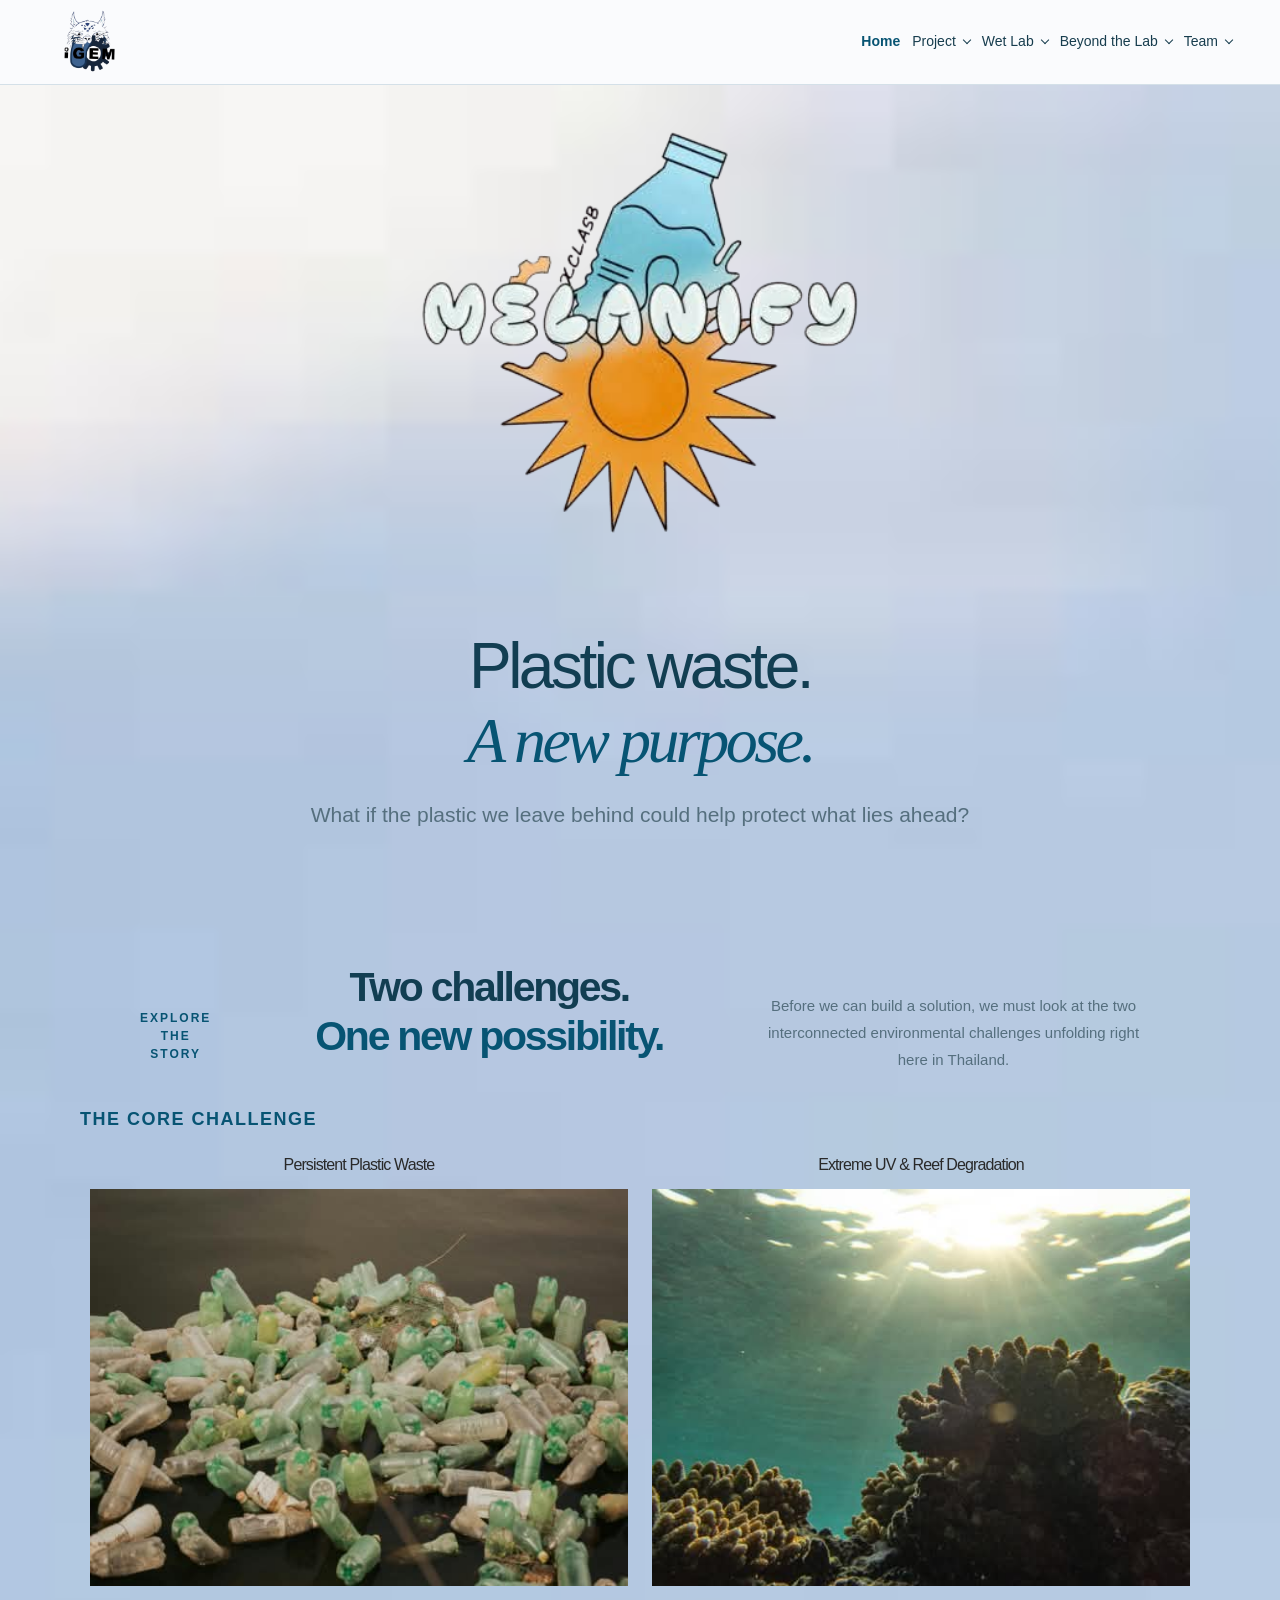
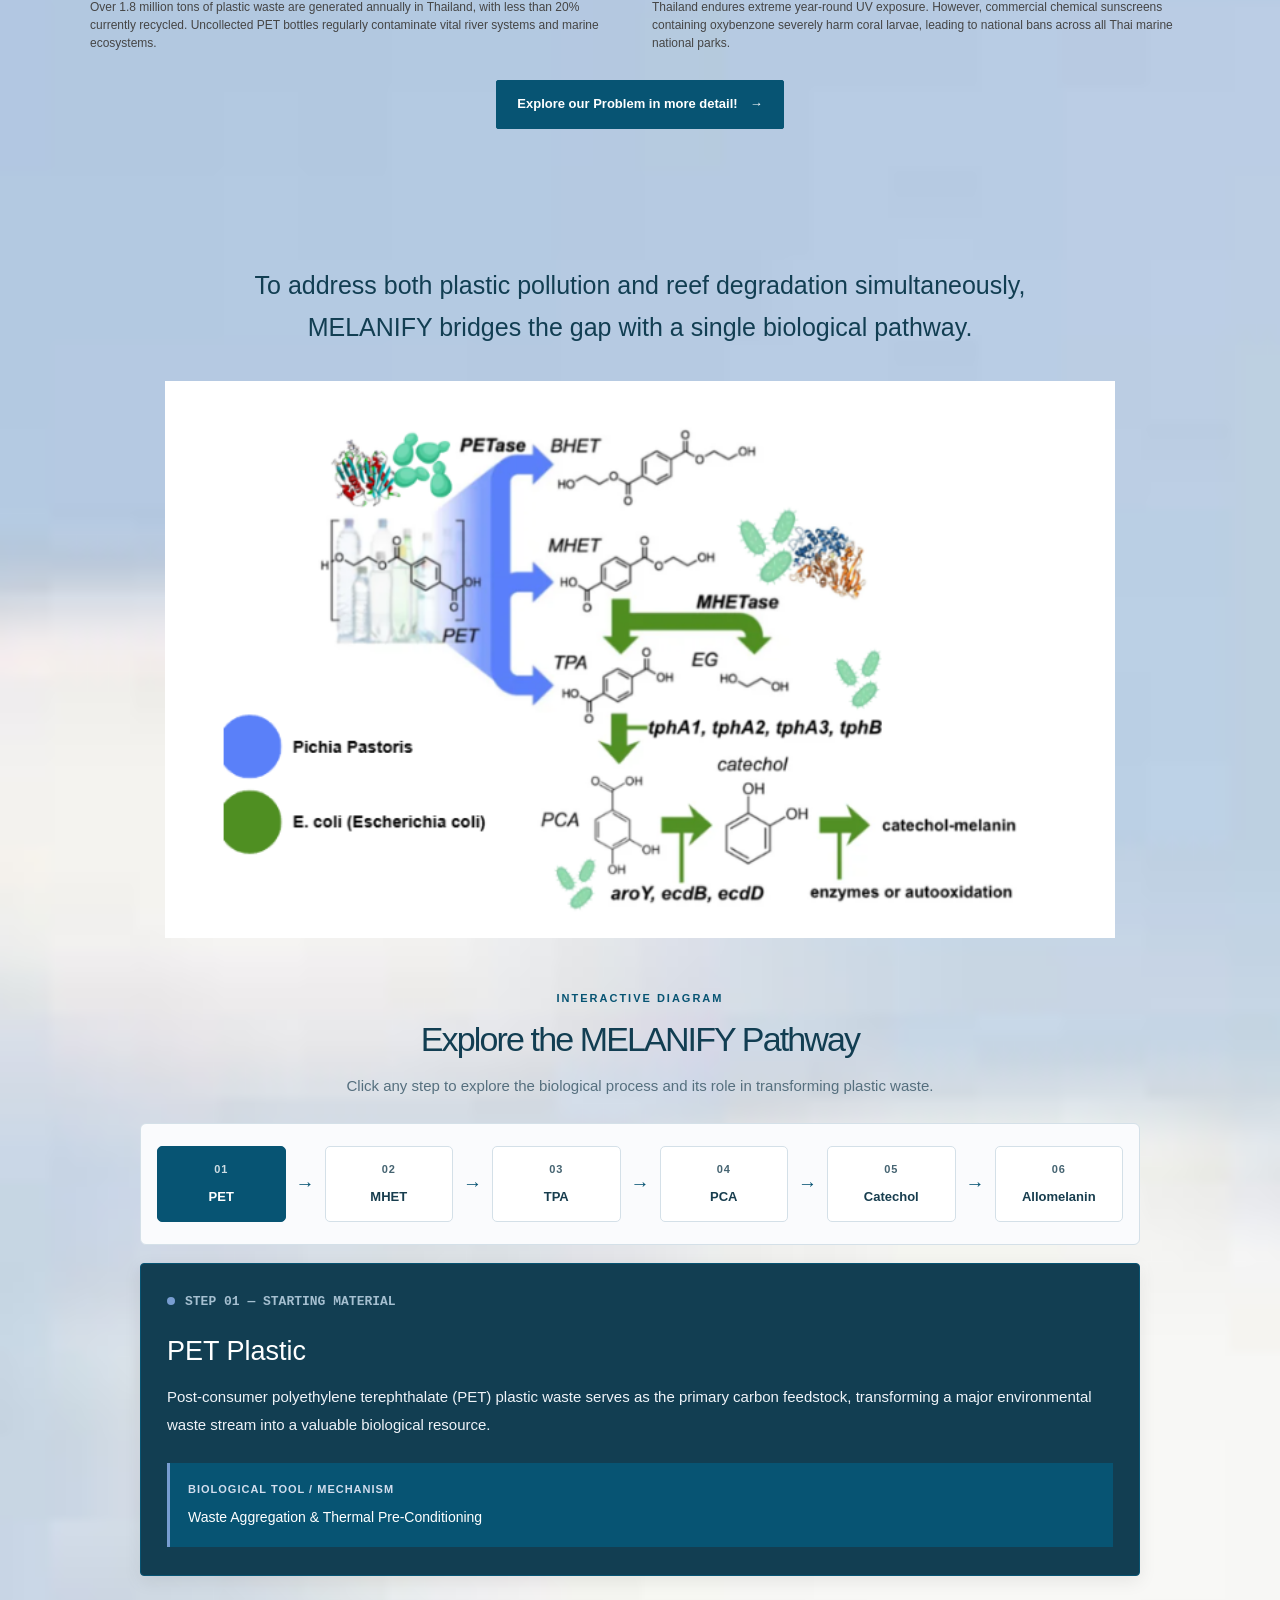
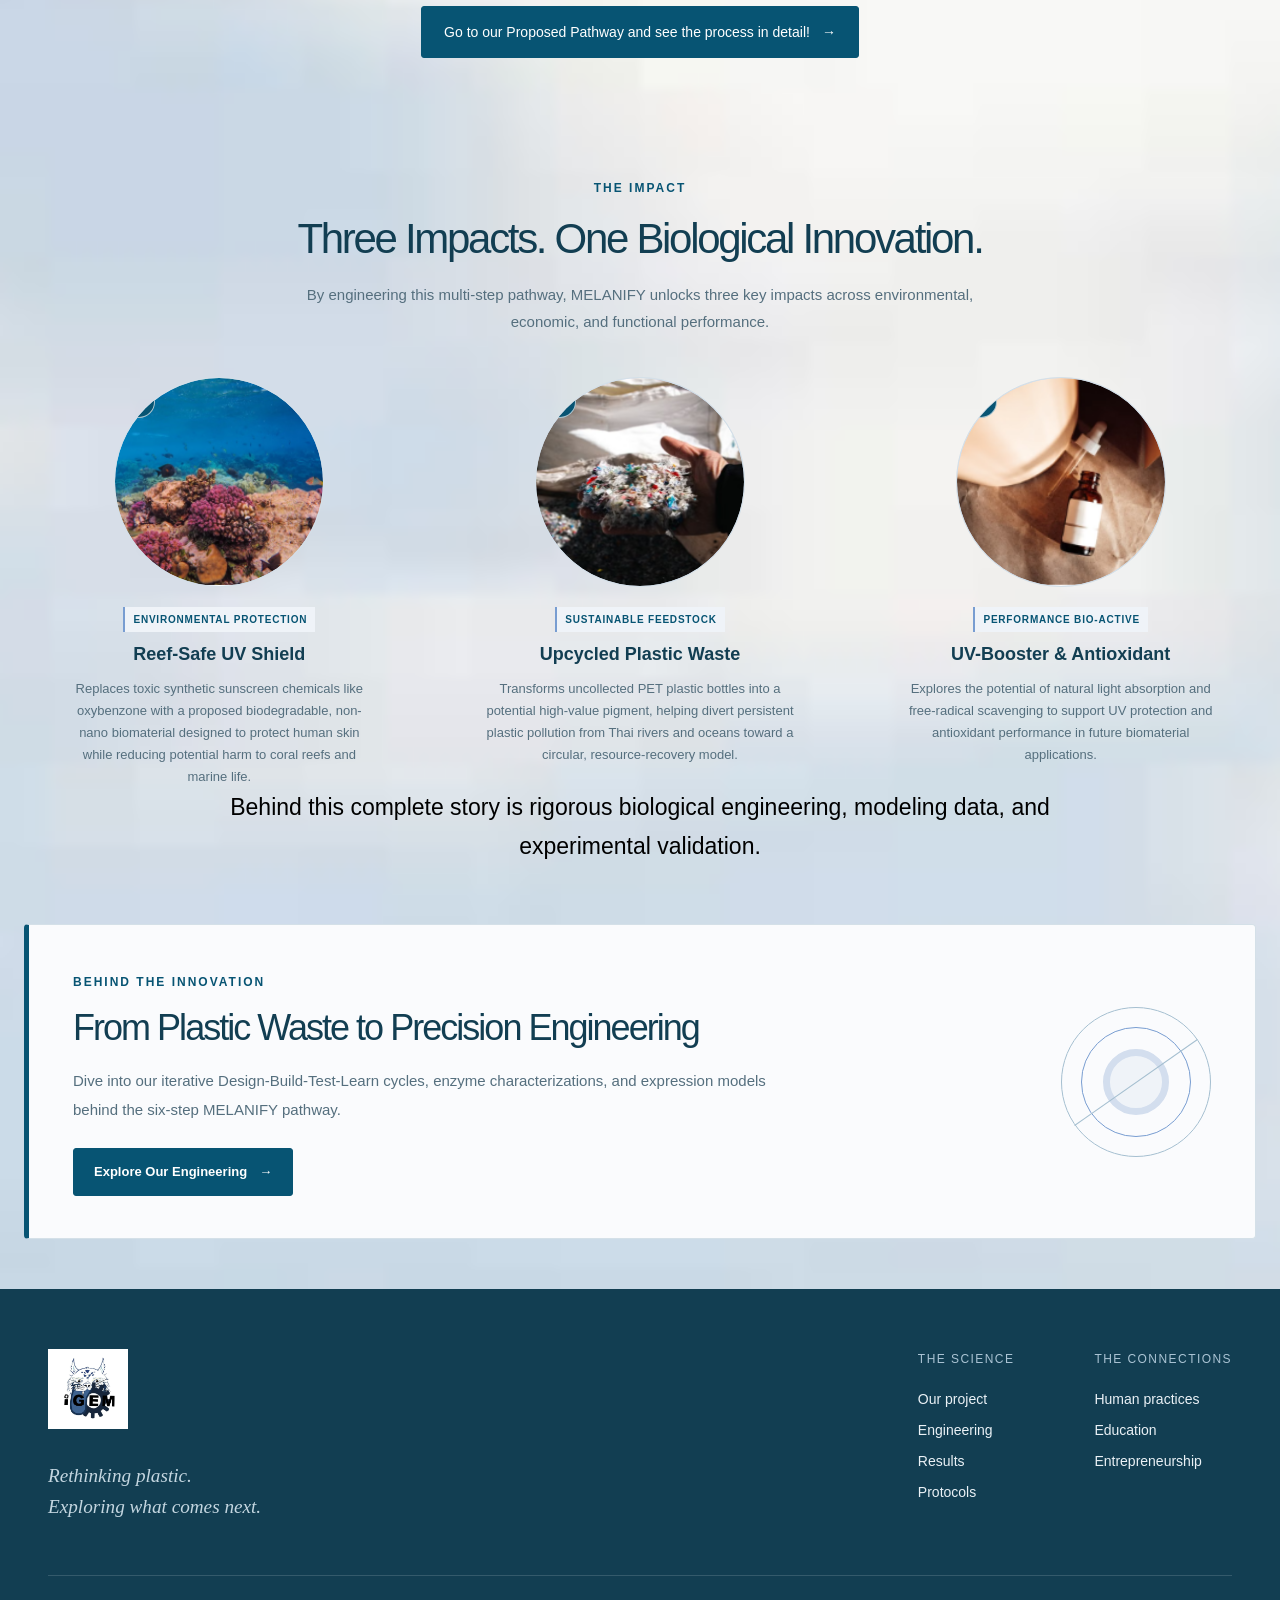
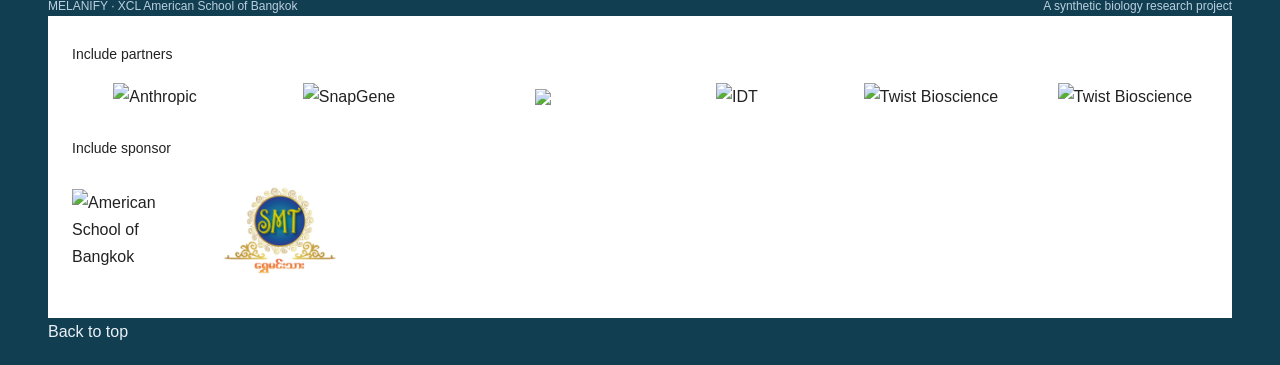
==== commit 0a0b01ae: "Update MELANIFY website" ====
--- a/index.html
+++ b/index.html
@@ -725,20 +725,6 @@
 
 </section>
 
-
-
-      <section class="section-intro wrap">
-        <div data-reveal="">
-          <span class="eyebrow">01 / THE IDEA</span>
-          <h2>Two challenges.<br><em>One connected idea.</em></h2>
-        </div>
-        <div class="intro-body" data-reveal="">
-          <p>Plastic persists. Sun exposure is a daily reality. Our project begins by asking whether a material we discard could become something useful.</p>
-          <p>By connecting PET degradation with biological upcycling, we’re investigating a route to allomelanin, a functional biomaterial with potential UV-shielding properties.</p>
-          <a class="text-link" href="description.html">Read our project story<span class="link-line"></span></a>
-        </div>
-      </section>
-  
     </main>
     <footer class="site-footer">
       <div class="footer-top">
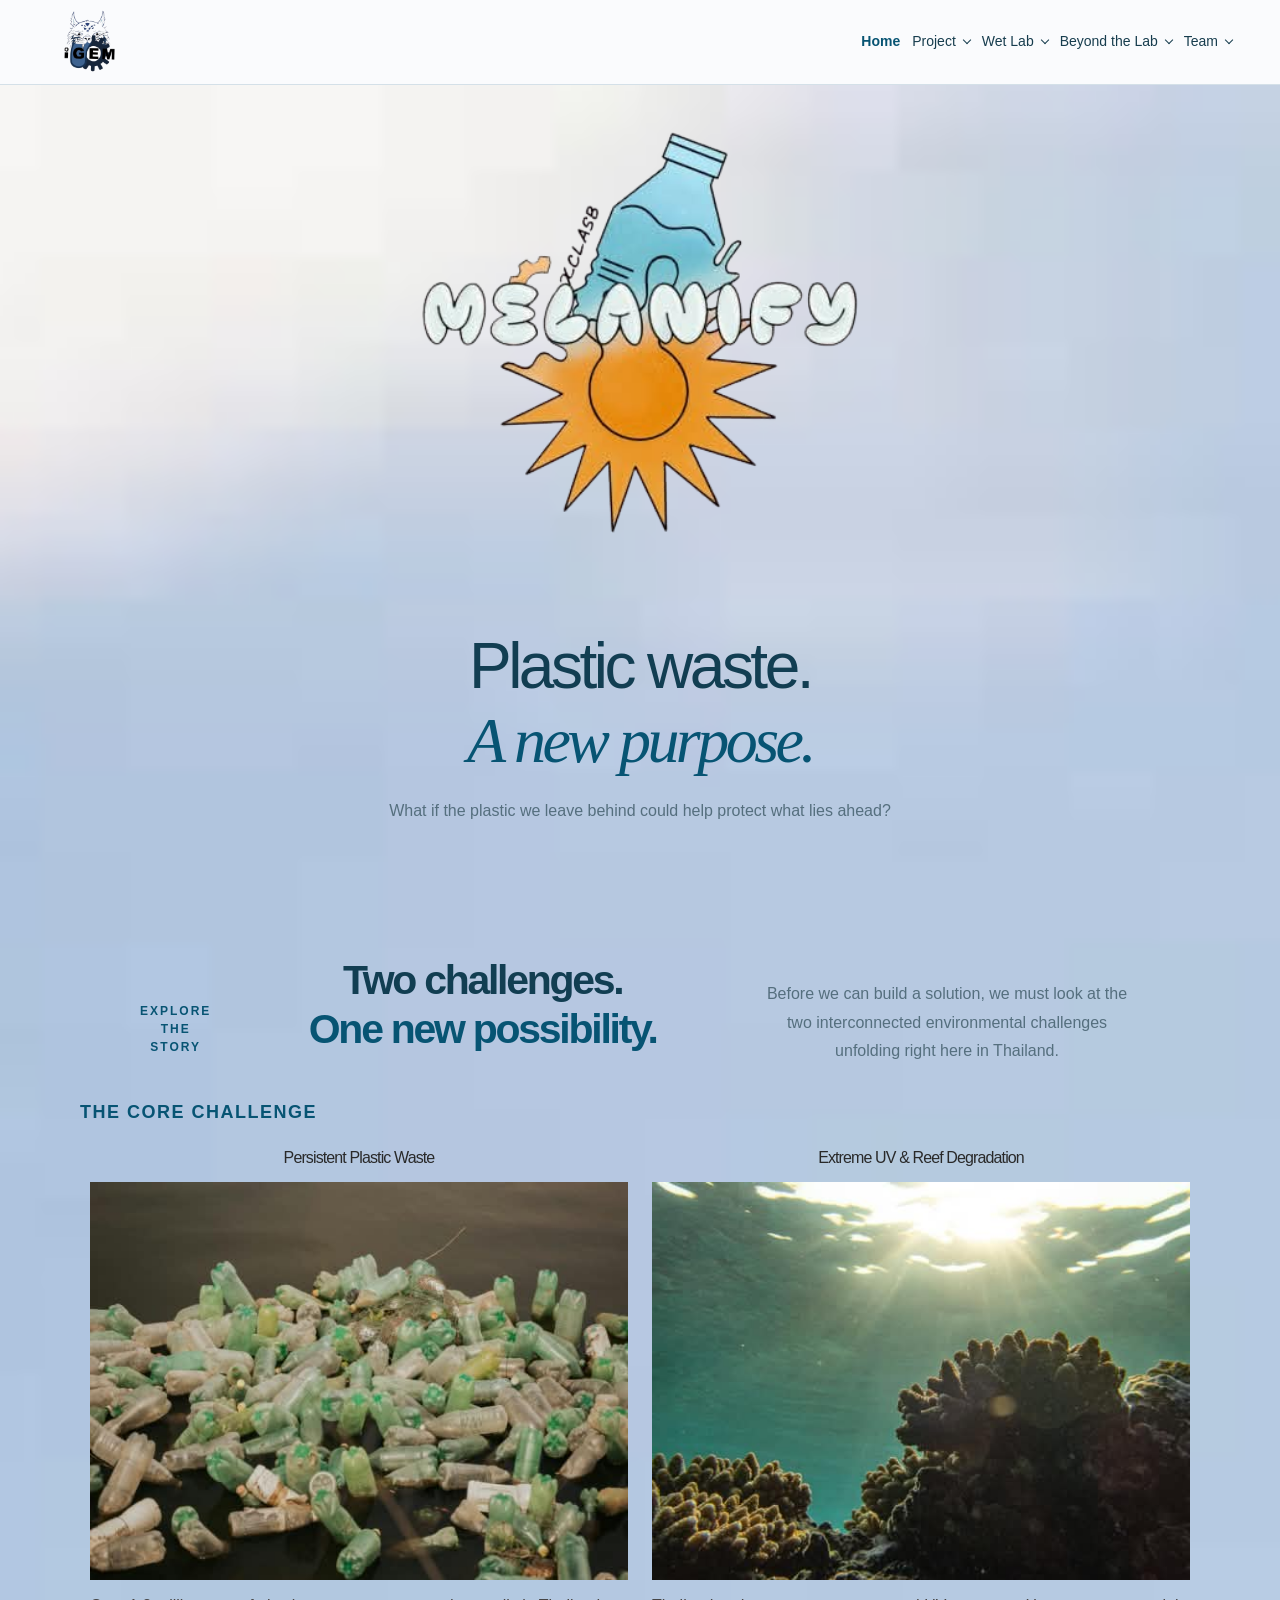
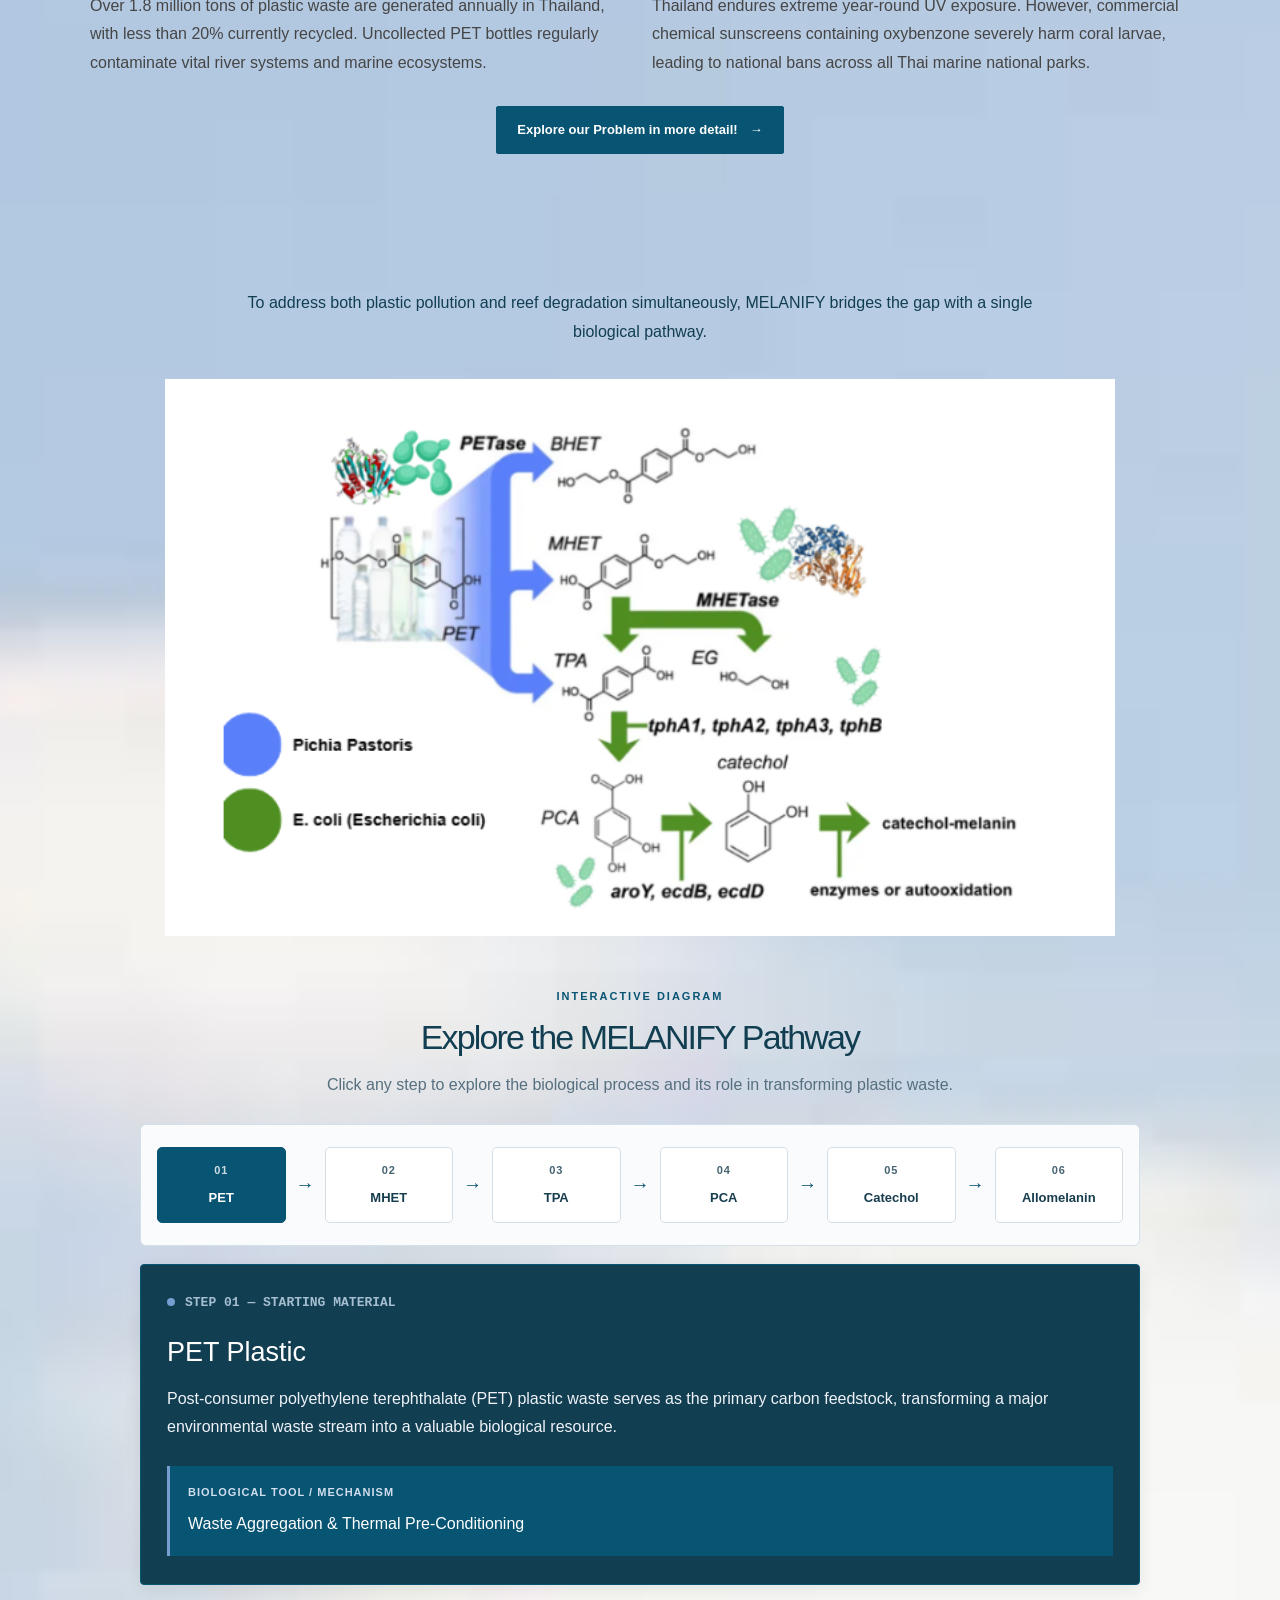
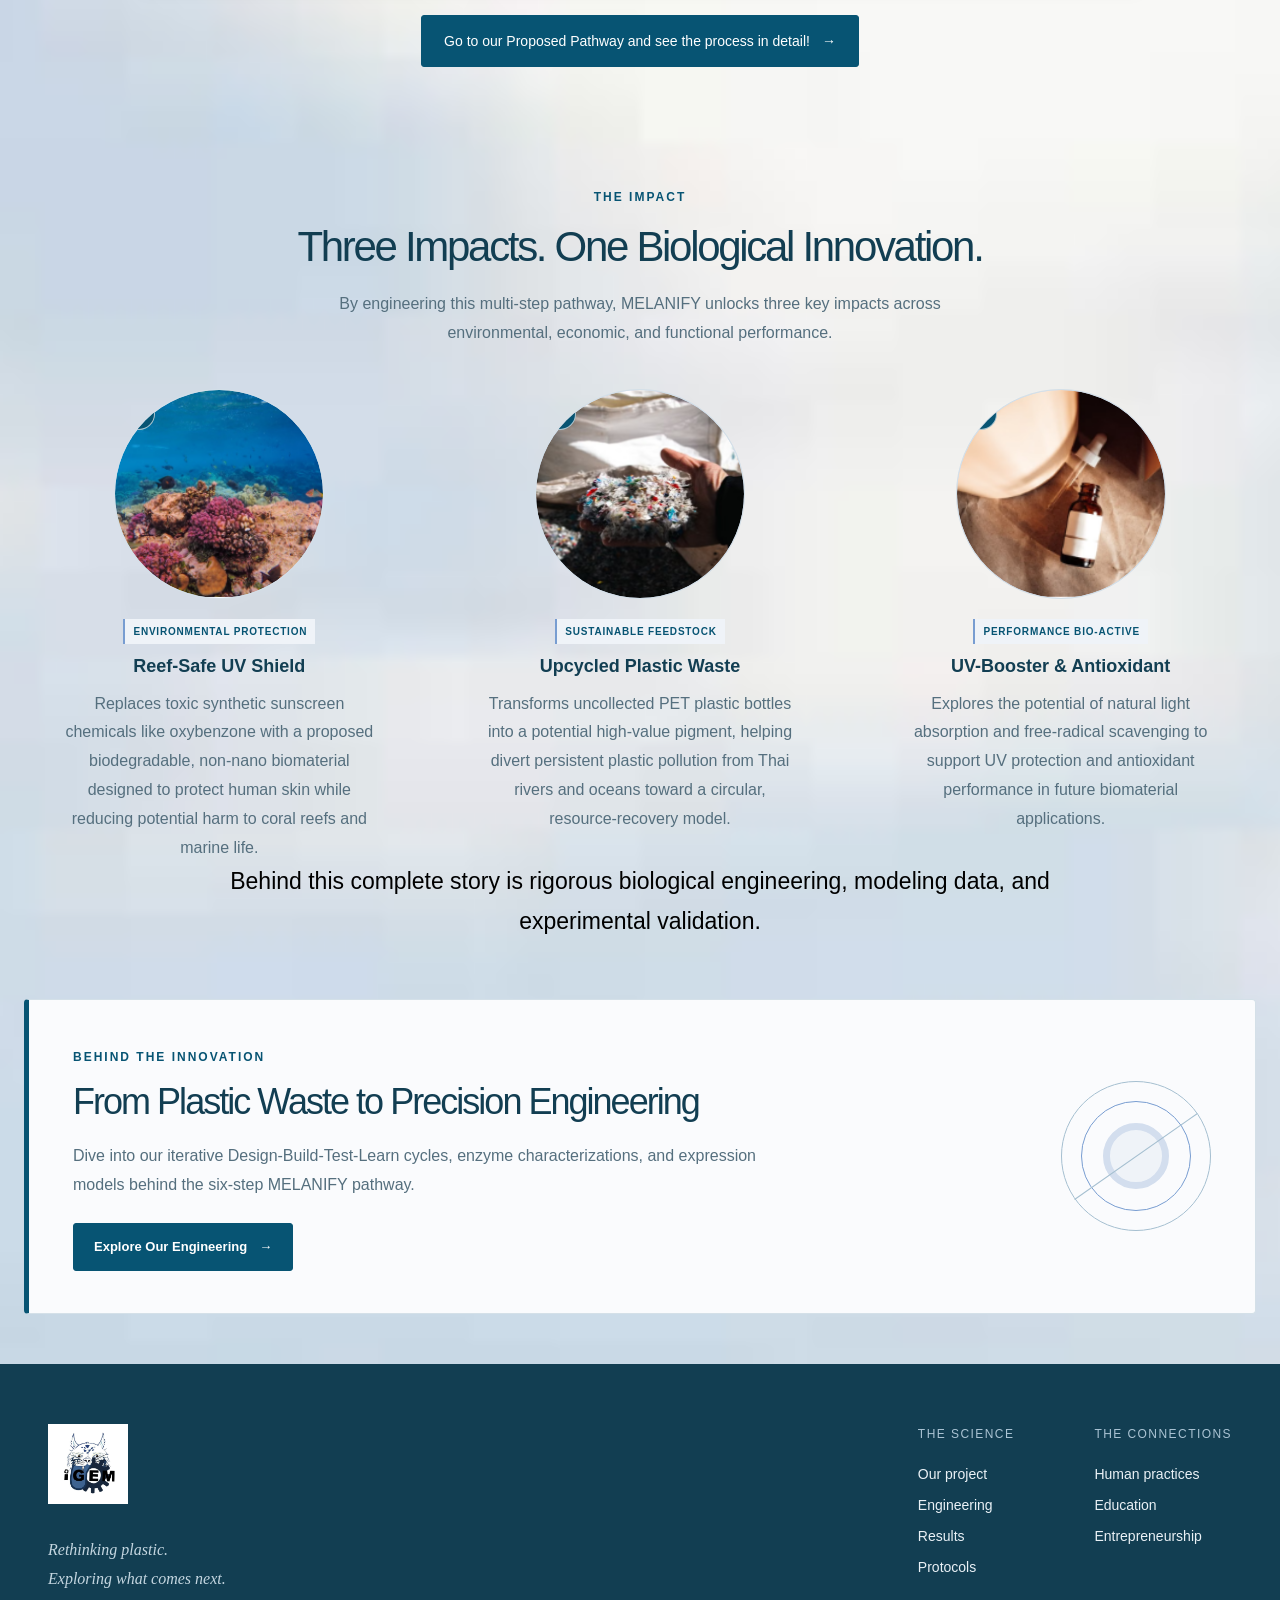
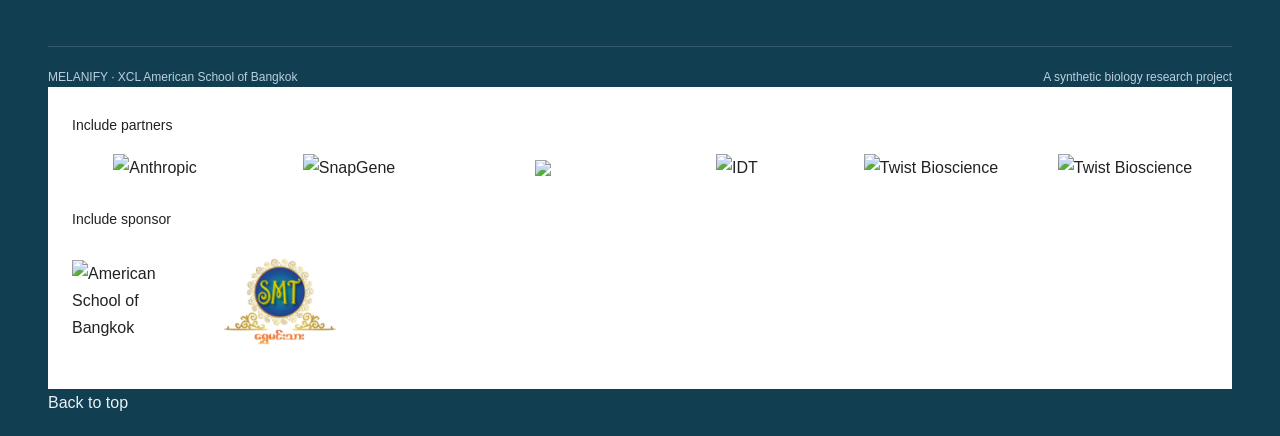
==== commit bf40b711: "Update MELANIFY website" ====
--- a/index.html
+++ b/index.html
@@ -9,6 +9,7 @@
     <link rel="icon" type="image/svg+xml" href="assets/favicon.svg">
     <link rel="stylesheet" href="styles.css">
     <link rel="stylesheet" href="home.css">
+    <link rel="stylesheet" href="css/common-typography.css">
     <script src="script.js" defer=""></script>
 
 
@@ -130,6 +131,11 @@
   text-wrap: balance;
 }
 
+p,
+li {
+  font-size: 18px;
+  line-height: 1.8;
+}
 
    /* TABLET RESPONSIVE */
 
--- a/css/common-typography.css
+++ b/css/common-typography.css
@@ -0,0 +1,47 @@
+
+/* Common text sizes for all pages */
+
+h1 {
+  font-size: 42px;
+  line-height: 1.2;
+}
+
+h2 {
+  font-size: 34px;
+  line-height: 1.3;
+}
+
+h3 {
+  font-size: 26px;
+  line-height: 1.4;
+}
+
+h4 {
+  font-size: 21px;
+  line-height: 1.4;
+}
+
+p,
+li {
+  font-size: 23px;
+  line-height: 1.8;
+}
+
+p {
+  font-size: 16px !important;
+  line-height: 1.8 !important;
+}
+
+
+@media (max-width: 768px) {
+  h1 { font-size: 32px; }
+  h2 { font-size: 28px; }
+  h3 { font-size: 23px; }
+  h4 { font-size: 19px; }
+
+  p,
+  li {
+    font-size: 16px;
+    line-height: 1.7;
+  }
+}
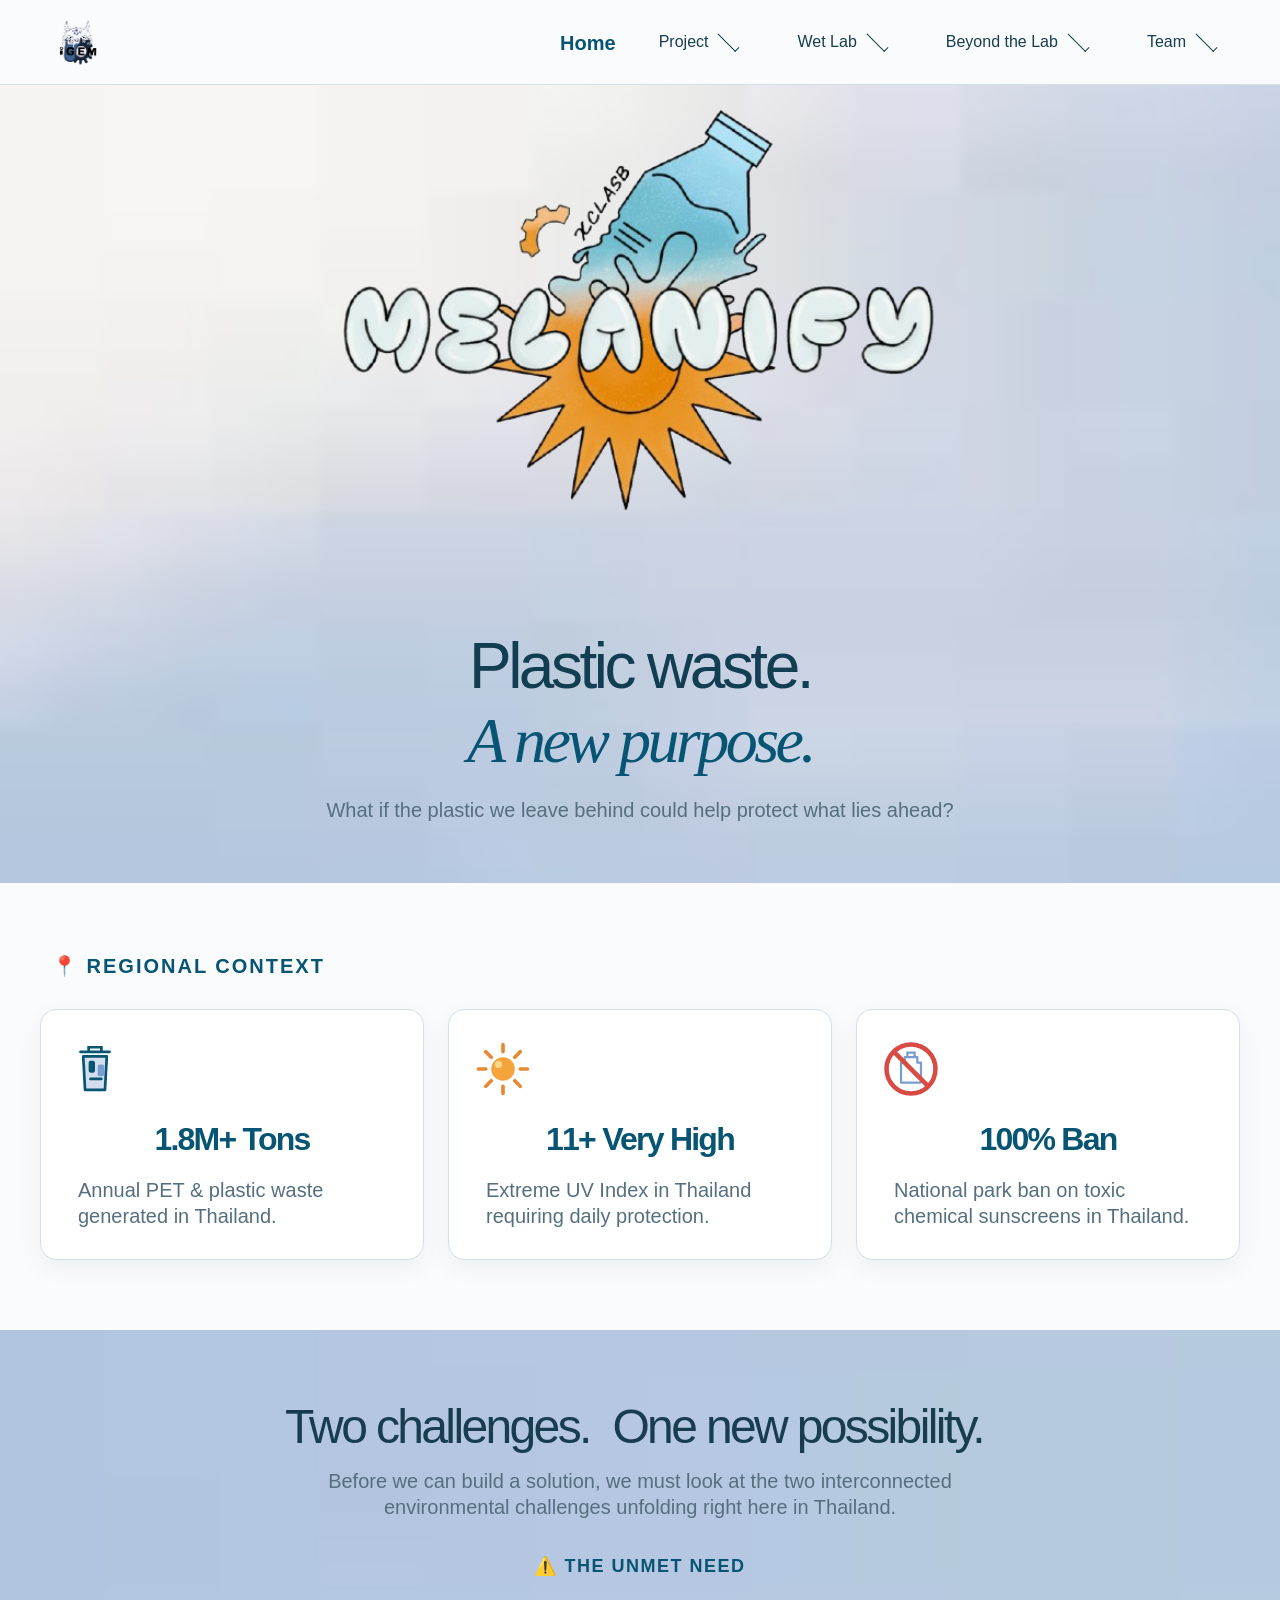
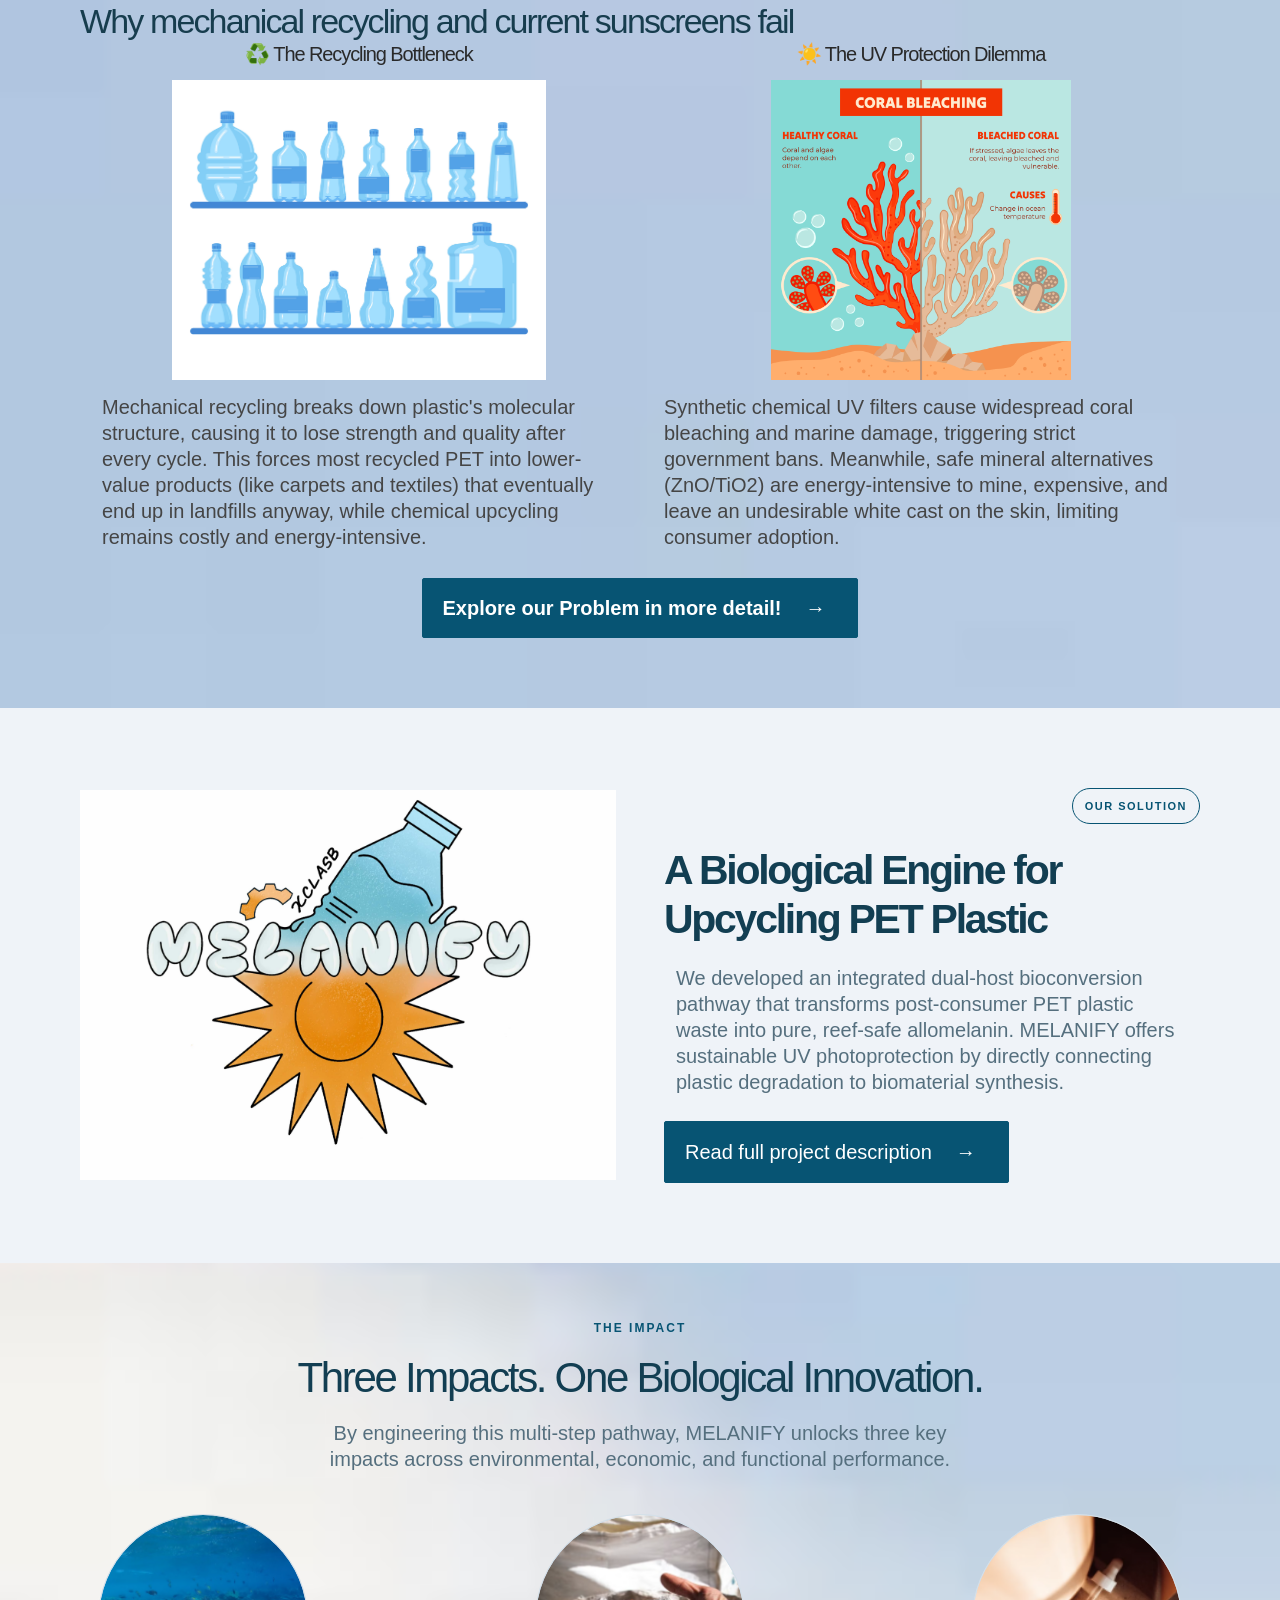
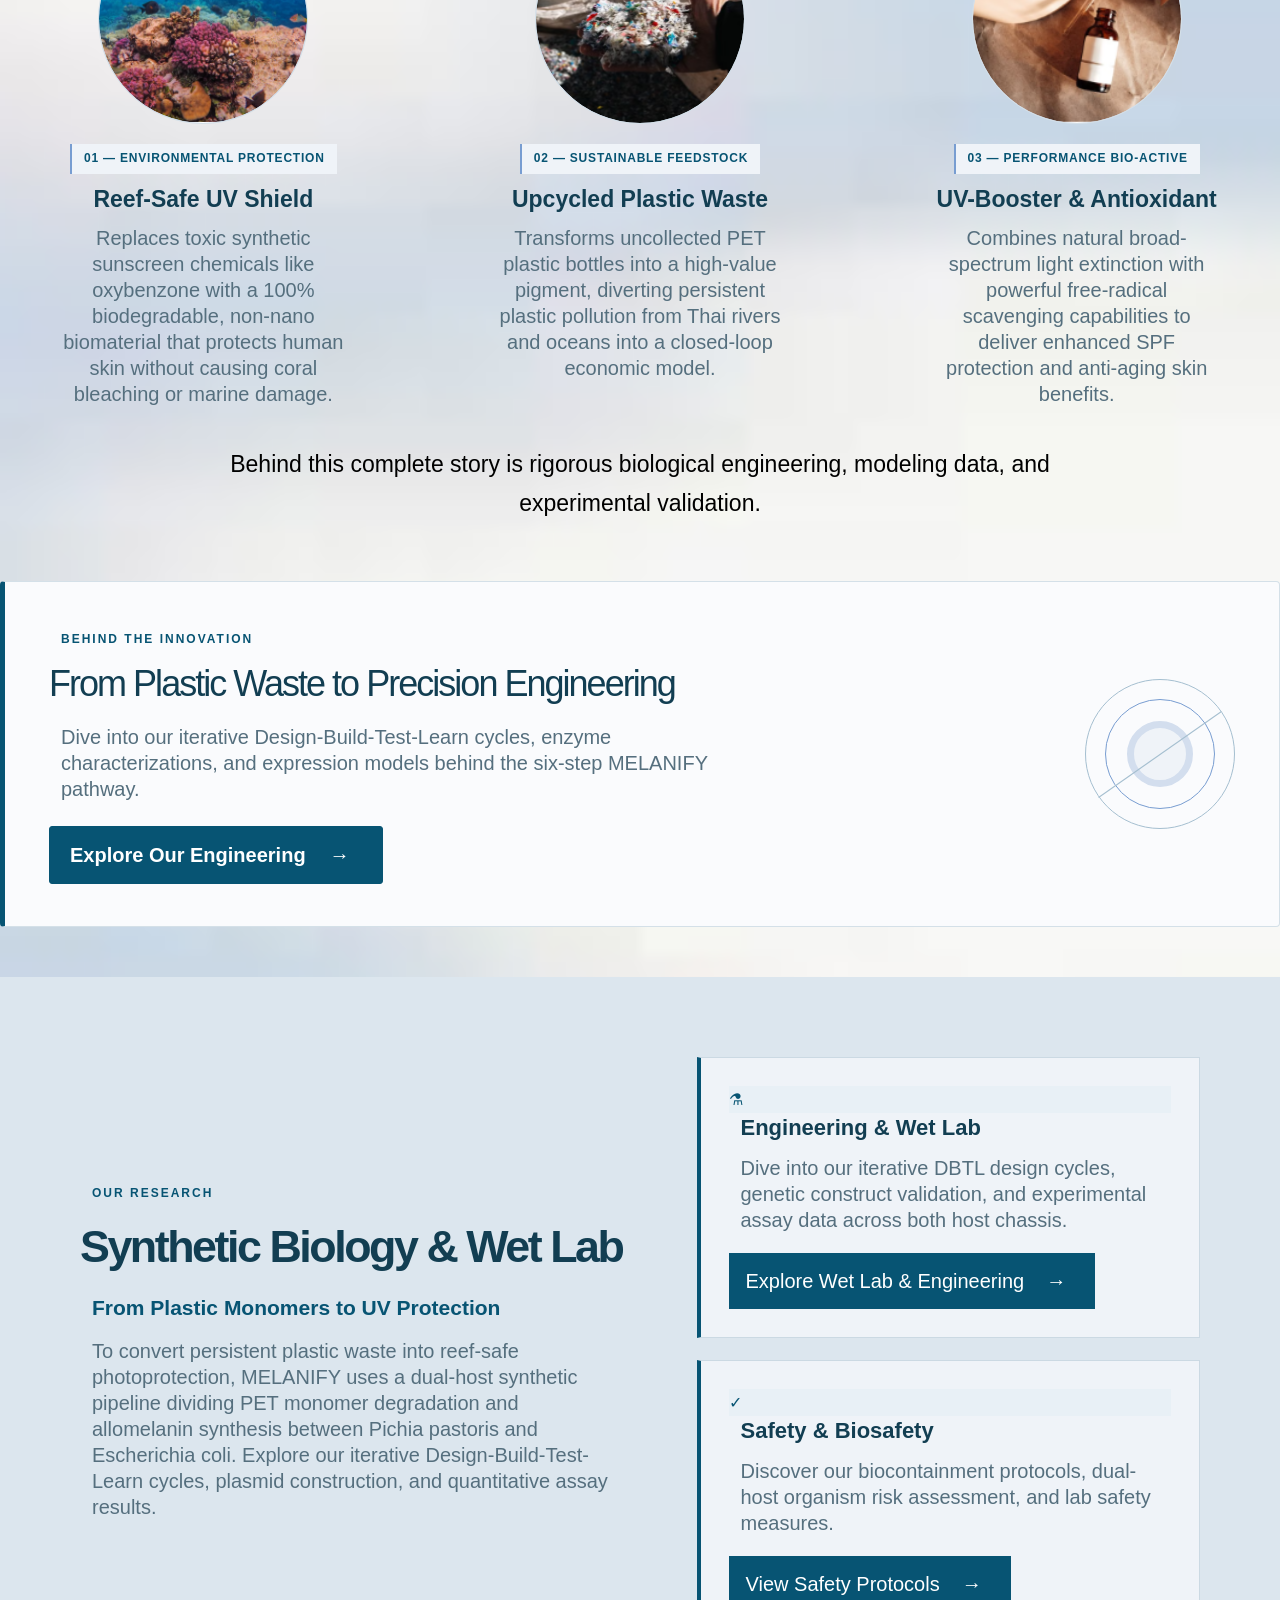
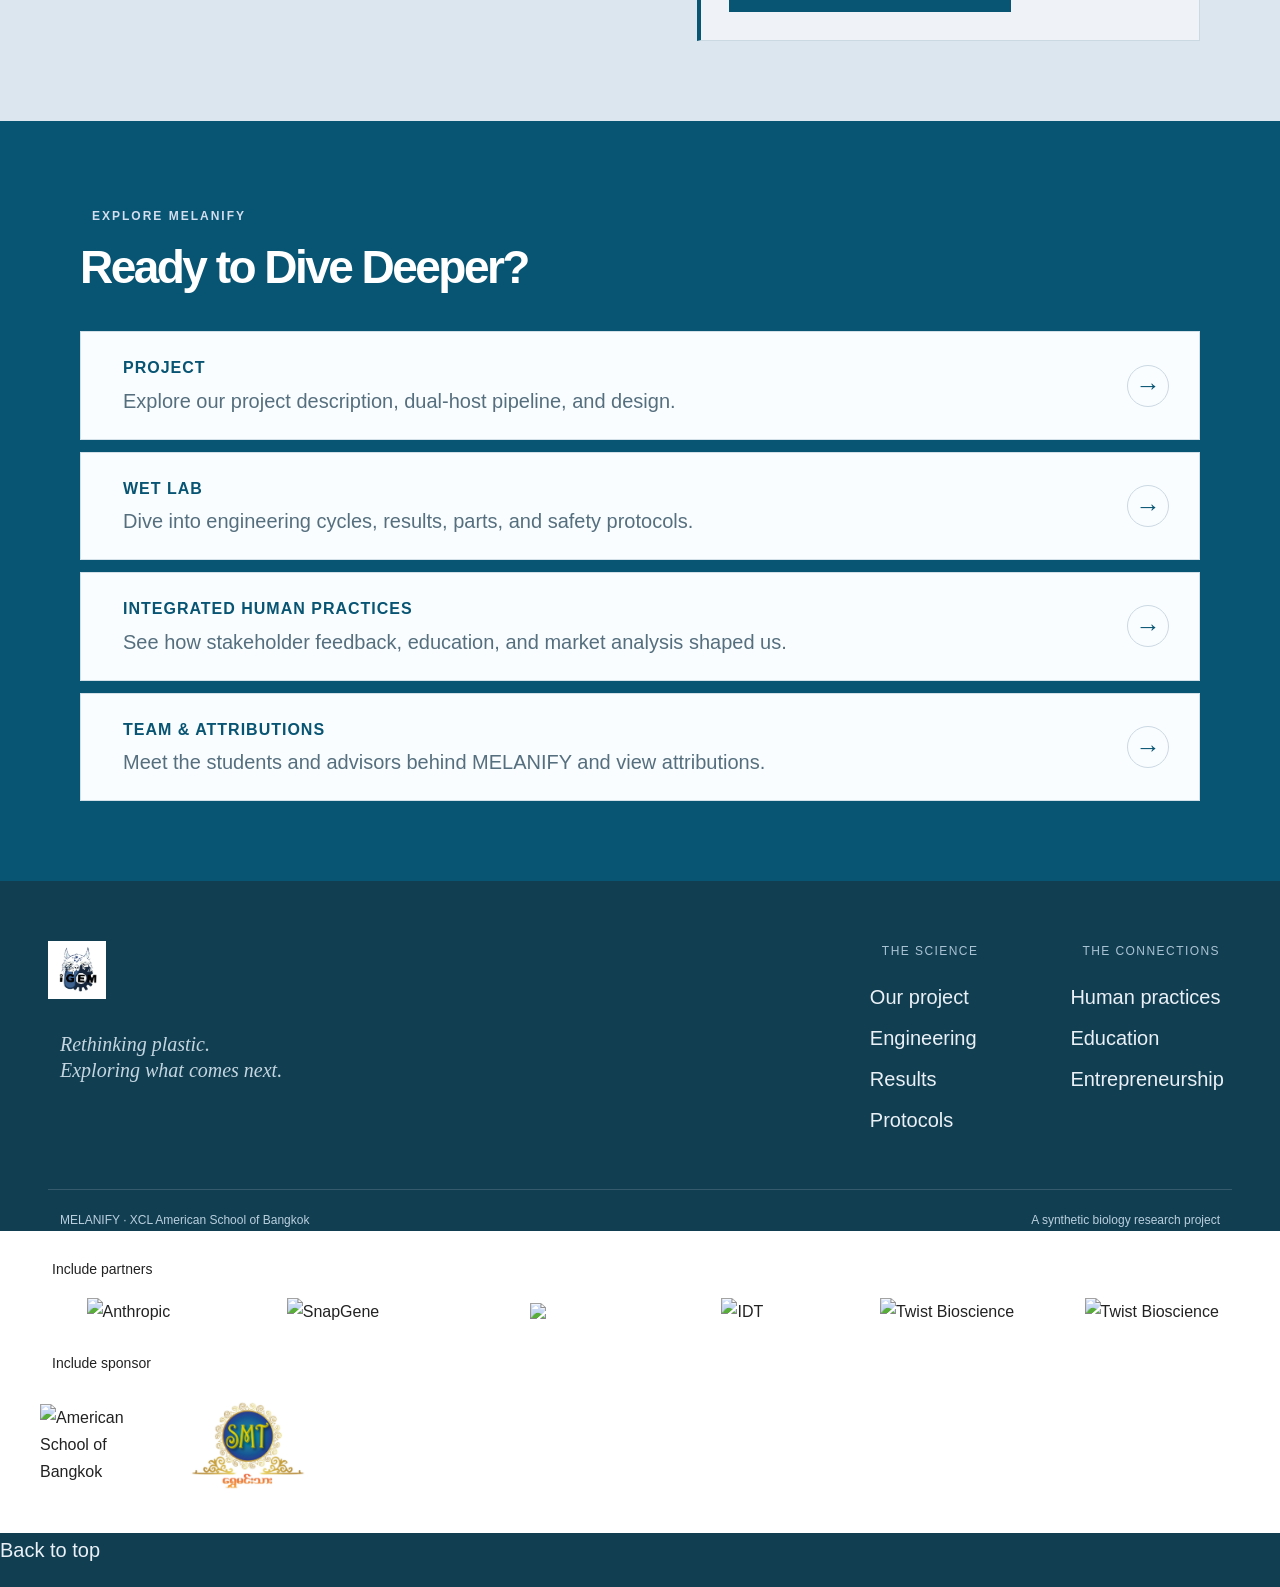
==== commit 60c7698f: "Update MELANIFY website" ====
--- a/index.html
+++ b/index.html
@@ -7,9 +7,9 @@
     <meta name="description" content="MELANIFY explores a biological pathway from PET plastic waste to allomelanin. Discover our engineering, research and community work.">
     <title>Plastic, reimagined. | MELANIFY</title>
     <link rel="icon" type="image/svg+xml" href="assets/favicon.svg">
+    <link rel="stylesheet" href="css/common-typography.css">
     <link rel="stylesheet" href="styles.css">
     <link rel="stylesheet" href="home.css">
-    <link rel="stylesheet" href="css/common-typography.css">
     <script src="script.js" defer=""></script>
 
 
@@ -26,98 +26,33 @@
 }
 
 
-   /* NAVIGATION INDICATORS */
-
-.nav-indicator {
-  display: inline-flex;
-  align-items: center;
-  justify-content: center;
-  width: 16px;
-  height: 16px;
-  min-width: 16px;
-  flex: 0 0 16px;
-  background-color: #f28c28;
-  border-radius: 2px;
+.environment-card p{
+  font-size: 20px !important;
 }
 
-
-   /* BRAND / LOGO */
-
-.brand {
-  display: inline-flex;
-  align-items: center;
-  gap: 8px;
-  min-width: 0;
-  max-width: 100%;
+.environment-card h2{
+  font-size: 20px !important;
 }
 
-.brand-logo {
-  display: block;
-  width: 80px;
-  height: 80px;
-  max-width: 100%;
-  flex: 0 0 auto;
-  object-fit: contain;
-  margin: 0;
+.engineering-top-intro{
+margin-top: 20px !important;
 }
 
-
-   /* MAIN TAB INDICATOR */
-
-
-.nav-main::before {
-  content: "";
-  display: block;
-  width: 6px;
-  height: 6px;
-  background-color: #ffffff;
-  border-radius: 50%;
+.impact-card{
+  margin-bottom: 18px;
 }
 
-
-   /* DROPDOWN INDICATOR */
-
-
-.nav-dropdown-icon::before {
-  content: "";
-  display: block;
-  width: 6px;
-  height: 6px;
-  border-right: 1.5px solid #ffffff;
-  border-bottom: 1.5px solid #ffffff;
-  transform: translateY(-2px) rotate(45deg);
+.melanify-intro p{
+  font-size: 22px !important;
 }
 
-
-   /* NAVIGATION LAYOUT */
-
-
-#main-nav {
-  display: flex;
-  align-items: center;
-  flex-wrap: wrap;
-  gap: 8px 12px;
-  max-width: 100%;
+   /* SECTION HEADING */
+.story-section h1 {
+text-align: center;
+padding-top: 0 !important;
+padding-bottom: 15px !important;
+
 }
-
-#main-nav > a.main-tab,
-#main-nav .nav-group > summary {
-  display: inline-flex;
-  align-items: center;
-  gap: 8px;
-  min-width: 0;
-  max-width: 100%;
-  line-height: 1.5;
-}
-
-/* Main navigation links */
-
-#main-nav > a {
-  overflow-wrap: anywhere;
-}
-
-   /* SECTION HEADING */
-
 
 .story-section .section-heading h2 {
   width: 100%;
@@ -137,102 +72,6 @@
   line-height: 1.8;
 }
 
-   /* TABLET RESPONSIVE */
-
-
-@media (max-width: 900px) {
-  .brand-logo {
-    width: 36px;
-    height: 36px;
-  }
-
-  #main-nav {
-    gap: 8px 10px;
-  }
-
-  #main-nav > a.main-tab,
-  #main-nav .nav-group > summary {
-    gap: 6px;
-    font-size: 14px;
-  }
-
-  .story-section .section-heading h2 {
-    font-size: clamp(27px, 4vw, 36px);
-  }
-}
-
-
-   /* MOBILE RESPONSIVE */
-
-
-@media (max-width: 600px) {
-  .brand {
-    gap: 6px;
-  }
-
-  .brand-logo {
-    width: 32px;
-    height: 32px;
-  }
-
-  #main-nav {
-    width: 100%;
-    gap: 8px;
-  }
-
-  #main-nav > a.main-tab,
-  #main-nav .nav-group > summary {
-    font-size: 13px;
-    gap: 6px;
-  }
-
-  #main-nav > a::before,
-  #main-nav .nav-group > summary::before {
-    width: 14px;
-    height: 14px;
-    min-width: 14px;
-    flex-basis: 14px;
-  }
-
-  #main-nav .nav-group > summary::before {
-    background-size: 11px;
-  }
-
-  .story-section .section-heading h2 {
-    width: 100%;
-    font-size: clamp(26px, 6.5vw, 34px);
-    line-height: 1.25;
-    text-align: left;
-    white-space: normal;
-    text-wrap: wrap;
-  }
-}
-
-
-   /* SMALL MOBILE */
-
-
-@media (max-width: 360px) {
-  .brand-logo {
-    width: 28px;
-    height: 28px;
-  }
-
-  #main-nav {
-    gap: 6px;
-  }
-
-  #main-nav > a.main-tab,
-  #main-nav .nav-group > summary {
-    font-size: 12px;
-  }
-
-  .story-section .section-heading h2 {
-    font-size: 26px;
-  }
-}
-
-
    /* REDUCED MOTION ACCESSIBILITY */
 
 
@@ -264,11 +103,18 @@
     </a>
 
     
-    <button class="menu-toggle" aria-expanded="false" aria-controls="main-nav">
-      <span></span>
-      <span></span>
-      <span class="sr-only">Toggle navigation</span>
-    </button>
+  <button class="menu-toggle"
+        type="button"
+        aria-label="Toggle navigation"
+        aria-expanded="false"
+        aria-controls="main-nav">
+
+  <span class="hamburger-icon" aria-hidden="true">
+    <span></span>
+    <span></span>
+    <span></span>
+  </span>
+  </button>
 
     <nav id="main-nav" aria-label="Main navigation">
 
@@ -280,7 +126,7 @@
         <summary>Project<span class="chevron"></span></summary>
         <div class="nav-dropdown">
           <a href="description.html">Description: Problem Breakdown</a>
-          <a href="proposed-pathway.html">Proposed Pathway</a>
+          <!-- <a href="proposed-pathway.html">Proposed Pathway</a> -->
         </div>
       </details>
 
@@ -340,8 +186,18 @@
 <section class="home-hero" id="top">
 
   <!-- Hero Image -->
-  <div class="hero-image">
+  <!-- <div class="hero-image">
     <img src="images/hero-image-removebg-preview.png" alt="MELANIFY hero image">
+  </div> -->
+
+   <!-- Text Image: Slowly Moves Forward and Backward -->
+  <div class="hero-image" id="logo1">
+    <img src="images/logo_1-removebg-preview.png" alt="MELANIFY Text">
+  </div>
+
+  <!-- Logo Image: Gently Moves -->
+  <div class="hero-image" id="logo2">
+    <img src="images/logo_2-removebg-preview.png" alt="MELANIFY Logo">
   </div>
 
   <!-- Heading and Paragraph Below Image -->
@@ -356,67 +212,150 @@
 </section>
 
 
+<!-- Regional Context Section -->
+<section class="regional-context">
+  <div class="regional-container">
+
+    <p class="regional-label">📍 REGIONAL CONTEXT</p>
+
+    <div class="regional-cards">
+
+      <!-- Card 1: Plastic Waste -->
+      <article class="regional-card">
+        <div class="regional-icon waste-icon">
+          <svg viewBox="0 0 64 64" aria-hidden="true">
+            <path d="M19 18h26l-2 37H21z" fill="#d3deee"
+              stroke="#075473" stroke-width="3" stroke-linejoin="round"/>
+            <path d="M16 13h32M25 13V8h14v5"
+              fill="none" stroke="#075473" stroke-width="3"
+              stroke-linecap="round"/>
+            <rect x="25" y="23" width="7" height="13" rx="2"
+              fill="#075473"/>
+            <rect x="35" y="27" width="7" height="13" rx="2"
+              fill="#789dd1"/>
+            <path d="M27 43h12" stroke="#075473"
+              stroke-width="3" stroke-linecap="round"/>
+          </svg>
+        </div>
+
+        <h2>1.8M+ Tons</h2>
+        <p>Annual PET &amp; plastic waste generated in Thailand.</p>
+      </article>
+
+      <!-- Card 2: UV Index -->
+      <article class="regional-card">
+        <div class="regional-icon sun-icon">
+          <svg viewBox="0 0 64 64" aria-hidden="true">
+            <g stroke="#e88932" stroke-width="4"
+              stroke-linecap="round">
+              <path d="M32 5v8M32 51v8M5 32h8M51 32h8"/>
+              <path d="m13 13 6 6m26 26 6 6M51 13l-6 6M19 45l-6 6"/>
+            </g>
+            <circle cx="32" cy="32" r="13" fill="#f5a33b"/>
+            <circle cx="27" cy="27" r="4" fill="#ffd58a"/>
+          </svg>
+        </div>
+
+        <h2>11+ Very High</h2>
+        <p>Extreme UV Index in Thailand requiring daily protection.</p>
+      </article>
+
+      <!-- Card 3: Sunscreen Ban -->
+      <article class="regional-card">
+        <div class="regional-icon ban-icon">
+          <svg viewBox="0 0 64 64" aria-hidden="true">
+            <circle cx="32" cy="32" r="27" fill="#fff"
+              stroke="#d94a42" stroke-width="5"/>
+            <path d="M25 19h14v6h4v22H21V25h4z"
+              fill="#fff" stroke="#789dd1" stroke-width="2.5"
+              stroke-linejoin="round"/>
+            <path d="M28 19v-5h8v5"
+              fill="none" stroke="#789dd1" stroke-width="2.5"/>
+            <path d="M14 14 50 50" stroke="#d94a42"
+              stroke-width="5" stroke-linecap="round"/>
+          </svg>
+        </div>
+
+        <h2>100% Ban</h2>
+        <p>National park ban on toxic chemical sunscreens in Thailand.</p>
+      </article>
+
+    </div>
+  </div>
+</section>
+
+
+
 <!-- Explore the Story -->
 
 <section class="story-section" id="explore-story">
-  <div class="story-container">
-
-    <div class="section-heading">
-      <span class="eyebrow">EXPLORE THE STORY</span>
-        
-<h2 class="story-title">
+
+  <h1 class="story-title">
     Two challenges.
     <span>One new possibility.</span>
-</h2>
+  </h1>
+
+  <div class="story-container">
+
+    <div class="section-heading">
       <p>
         Before we can build a solution, we must look at the two
         interconnected environmental challenges unfolding right here in Thailand.
       </p>
     </div>
 
-    <h3 class="challenge-heading">THE CORE CHALLENGE</h3>
-
-    
- <div class="environment-container">
+    <h3 class="challenge-heading">⚠️ THE UNMET NEED</h3>
+
+    <h2 class="unmet-main-heading">
+      Why mechanical recycling and current sunscreens fail
+    </h2>
+
+    <div class="environment-container">
 
       <!-- First Card -->
       <article class="environment-card">
-        <h2>Persistent Plastic Waste</h2>
+
+        <h2>♻️ The Recycling Bottleneck</h2>
 
         <img
-          src="images/plastic-waste.jpeg"
+          src="images/image 1.jpg"
           alt="Plastic waste bottles and environmental pollution"
           class="environment-image"
         >
 
         <p>
-          Over 1.8 million tons of plastic waste are generated
-          annually in Thailand, with less than 20% currently
-          recycled. Uncollected PET bottles regularly contaminate
-          vital river systems and marine ecosystems.
+          Mechanical recycling breaks down plastic's molecular structure,
+          causing it to lose strength and quality after every cycle.
+          This forces most recycled PET into lower-value products
+          (like carpets and textiles) that eventually end up in landfills
+          anyway, while chemical upcycling remains costly and
+          energy-intensive.
         </p>
+
       </article>
 
       <!-- Second Card -->
       <article class="environment-card">
-        <h2>Extreme UV &amp; Reef Degradation</h2>
+
+        <h2>☀️ The UV Protection Dilemma</h2>
 
         <img
-          src="images/coral-reef.jpeg"
-          alt="Sunlight shining through the ocean"
+          src="images/image 2.jpg"
+          alt="Coral reef affected by marine pollution"
           class="environment-image"
         >
 
         <p>
-          Thailand endures extreme year-round UV exposure.
-          However, commercial chemical sunscreens containing
-          oxybenzone severely harm coral larvae, leading to
-          national bans across all Thai marine national parks.
+          Synthetic chemical UV filters cause widespread coral bleaching
+          and marine damage, triggering strict government bans.
+          Meanwhile, safe mineral alternatives (ZnO/TiO2) are
+          energy-intensive to mine, expensive, and leave an undesirable
+          white cast on the skin, limiting consumer adoption.
         </p>
+
       </article>
 
     </div>
-
 
     <div class="story-action">
       <a href="description.html" class="button button-primary story-button">
@@ -427,155 +366,50 @@
   </div>
 </section>
 
-<!-- Biological Pathway Section -->
-
-<section class="melanify-section" id="melanify-pathway">
-
-  <div class="melanify-container">
-
-    <!-- Introduction -->
-    <div class="melanify-intro">
+
+
+
+<!-- SECTION 4: OUR SOLUTION -->
+<section class="solution-section" id="our-solution">
+  <div class="solution-container">
+
+    <div class="solution-image-wrap">
+      <img
+        src="images/logo 3.jpg"
+        alt="MELANIFY biological pathway for converting PET plastic into allomelanin"
+        class="solution-image"
+      >
+    </div>
+
+    <div class="solution-content">
+
+      <div class="solution-label-wrap">
+        <span class="solution-label">OUR SOLUTION</span>
+      </div>
+
+      <h2>A Biological Engine for Upcycling PET Plastic</h2>
+
       <p>
-        To address both plastic pollution and reef degradation
-        simultaneously, MELANIFY bridges the gap with a single
-        biological pathway.
+        We developed an integrated dual-host bioconversion pathway
+        that transforms post-consumer PET plastic waste into pure,
+        reef-safe allomelanin. MELANIFY offers sustainable UV
+        photoprotection by directly connecting plastic degradation
+        to biomaterial synthesis.
       </p>
-    </div>
-
-    <!-- Scientific pathway image -->
-    <div class="melanify-image-wrap">
-      <img
-        src="images/pathway.png"
-        alt="MELANIFY biological pathway showing PET breakdown,
-        MHET, TPA, PCA, catechol and catechol-melanin formation"
-        class="melanify-science-image"
-      >
-    </div>
-
-    <!-- Interactive pathway -->
-    <div class="pathway-widget">
-
-      <div class="pathway-widget-heading">
-        <span class="pathway-label">INTERACTIVE DIAGRAM</span>
-        <h2>Explore the MELANIFY Pathway</h2>
-        <p>
-          Click any step to explore the biological process
-          and its role in transforming plastic waste.
-        </p>
-      </div>
-
-      <!-- Clickable steps -->
-      <div
-        class="pathway-steps"
-        role="group"
-        aria-label="Six steps of the MELANIFY pathway"
-      >
-
-        <button class="pathway-step active"
-          type="button" data-step="0"
-          aria-pressed="true">
-          <span class="step-number">01</span>
-          <span class="step-name">PET</span>
-        </button>
-
-        <span class="pathway-arrow" aria-hidden="true">→</span>
-
-        <button class="pathway-step"
-          type="button" data-step="1"
-          aria-pressed="false">
-          <span class="step-number">02</span>
-          <span class="step-name">MHET</span>
-        </button>
-
-        <span class="pathway-arrow" aria-hidden="true">→</span>
-
-        <button class="pathway-step"
-          type="button" data-step="2"
-          aria-pressed="false">
-          <span class="step-number">03</span>
-          <span class="step-name">TPA</span>
-        </button>
-
-        <span class="pathway-arrow" aria-hidden="true">→</span>
-
-        <button class="pathway-step"
-          type="button" data-step="3"
-          aria-pressed="false">
-          <span class="step-number">04</span>
-          <span class="step-name">PCA</span>
-        </button>
-
-        <span class="pathway-arrow" aria-hidden="true">→</span>
-
-        <button class="pathway-step"
-          type="button" data-step="4"
-          aria-pressed="false">
-          <span class="step-number">05</span>
-          <span class="step-name">Catechol</span>
-        </button>
-
-        <span class="pathway-arrow" aria-hidden="true">→</span>
-
-        <button class="pathway-step"
-          type="button" data-step="5"
-          aria-pressed="false">
-          <span class="step-number">06</span>
-          <span class="step-name">Allomelanin</span>
-        </button>
-
-      </div>
-
-      <!-- Information panel -->
-      <div
-        class="pathway-info"
-        id="pathway-info"
-        aria-live="polite"
-        aria-atomic="true"
-      >
-
-        <div class="info-topline">
-          <span class="info-dot"></span>
-          <span id="info-header">
-            STEP 01 — STARTING MATERIAL
-          </span>
-        </div>
-
-        <h3 id="info-title">PET Plastic</h3>
-
-        <p id="info-description">
-          Post-consumer polyethylene terephthalate (PET)
-          plastic waste serves as the primary carbon feedstock,
-          transforming a major environmental waste stream into
-          a valuable biological resource.
-        </p>
-
-        <div class="info-mechanism">
-          <span class="mechanism-label">
-            BIOLOGICAL TOOL / MECHANISM
-          </span>
-
-          <p id="info-mechanism">
-            Waste Aggregation &amp; Thermal Pre-Conditioning
-          </p>
-        </div>
-
-      </div>
-
-    </div>
-
-    <!-- Proposed pathway button -->
-    <div class="melanify-action">
-      <a
-        href="proposed-pathway.html"
-        class="melanify-button"
-      >
-        Go to our Proposed Pathway and see the process in detail!
-        <span aria-hidden="true">→</span>
+
+      <a href="description.html#our-solution-details"
+         class="solution-button">
+        Read full project description <span>&rarr;</span>
       </a>
-    </div>
-
+
+    </div>
   </div>
 </section>
+
+
+
+
+<!-- Impact section  -->
 
 <section class="impact-section" id="values">
 
@@ -607,21 +441,22 @@
             class="impact-image"
             loading="lazy"
           >
-          <span class="impact-number">01</span>
+          <!-- <span class="impact-number">01</span> -->
         </div>
 
         <div class="impact-card-content">
           <span class="impact-badge">
-            ENVIRONMENTAL PROTECTION
+            01 — ENVIRONMENTAL PROTECTION
+
           </span>
 
           <h3>Reef-Safe UV Shield</h3>
 
           <p>
-            Replaces toxic synthetic sunscreen chemicals like
-            oxybenzone with a proposed biodegradable, non-nano
-            biomaterial designed to protect human skin while
-            reducing potential harm to coral reefs and marine life.
+             Replaces toxic synthetic sunscreen chemicals like oxybenzone 
+             with a 100% biodegradable, non-nano biomaterial that protects
+             human skin without causing coral bleaching or marine damage.
+
           </p>
         </div>
 
@@ -637,21 +472,21 @@
             class="impact-image"
             loading="lazy"
           >
-          <span class="impact-number">02</span>
+          <!-- <span class="impact-number">02</span> -->
         </div>
 
         <div class="impact-card-content">
           <span class="impact-badge">
-            SUSTAINABLE FEEDSTOCK
+           02 — SUSTAINABLE FEEDSTOCK
           </span>
 
           <h3>Upcycled Plastic Waste</h3>
 
           <p>
-            Transforms uncollected PET plastic bottles into a
-            potential high-value pigment, helping divert persistent
-            plastic pollution from Thai rivers and oceans toward
-            a circular, resource-recovery model.
+            Transforms uncollected PET plastic bottles into a 
+            high-value pigment, diverting persistent plastic 
+            pollution from Thai rivers and oceans into a closed-loop 
+            economic model.
           </p>
         </div>
 
@@ -667,21 +502,21 @@
             class="impact-image"
             loading="lazy"
           >
-          <span class="impact-number">03</span>
+          <!-- <span class="impact-number">03</span> -->
         </div>
 
         <div class="impact-card-content">
           <span class="impact-badge">
-            PERFORMANCE BIO-ACTIVE
+            03 — PERFORMANCE BIO-ACTIVE
           </span>
 
           <h3>UV-Booster &amp; Antioxidant</h3>
 
           <p>
-            Explores the potential of natural light absorption
-            and free-radical scavenging to support UV protection
-            and antioxidant performance in future biomaterial
-            applications.
+            Combines natural broad-spectrum light extinction 
+            with powerful free-radical scavenging capabilities 
+            to deliver enhanced SPF protection and anti-aging 
+            skin benefits.
           </p>
         </div>
 
@@ -730,6 +565,125 @@
   </div>
 
 </section>
+
+
+
+
+
+<!-- SECTION 6: SYNTHETIC BIOLOGY & WET LAB -->
+<section class="wetlab-section" id="wetlab">
+  <div class="wetlab-container">
+
+    <!-- LEFT SIDE -->
+    <div class="wetlab-intro">
+      <span class="wetlab-eyebrow">OUR RESEARCH</span>
+
+      <h2>Synthetic Biology &amp; Wet Lab</h2>
+
+      <h3>From Plastic Monomers to UV Protection</h3>
+
+      <p>
+        To convert persistent plastic waste into reef-safe
+        photoprotection, MELANIFY uses a dual-host synthetic
+        pipeline dividing PET monomer degradation and allomelanin
+        synthesis between Pichia pastoris and Escherichia coli.
+        Explore our iterative Design-Build-Test-Learn cycles,
+        plasmid construction, and quantitative assay results.
+      </p>
+    </div>
+
+    <!-- RIGHT SIDE -->
+    <div class="wetlab-links">
+
+      <!-- Engineering Card -->
+      <article class="wetlab-card">
+        <div class="wetlab-card-icon" aria-hidden="true">⚗</div>
+
+        <h3>Engineering &amp; Wet Lab</h3>
+
+        <p>
+          Dive into our iterative DBTL design cycles, genetic
+          construct validation, and experimental assay data
+          across both host chassis.
+        </p>
+
+        <a href="engineering.html" class="wetlab-button">
+          Explore Wet Lab &amp; Engineering
+          <span aria-hidden="true">→</span>
+        </a>
+      </article>
+
+      <!-- Safety Card -->
+      <article class="wetlab-card">
+        <div class="wetlab-card-icon" aria-hidden="true">✓</div>
+
+        <h3>Safety &amp; Biosafety</h3>
+
+        <p>
+          Discover our biocontainment protocols, dual-host
+          organism risk assessment, and lab safety measures.
+        </p>
+
+        <a href="safety.html" class="wetlab-button">
+          View Safety Protocols
+          <span aria-hidden="true">→</span>
+        </a>
+      </article>
+
+    </div>
+  </div>
+</section>
+
+
+
+<!-- SECTION 7: READY TO DIVE DEEPER -->
+<section class="dive-section" id="explore-more">
+  <div class="dive-container">
+
+    <div class="dive-heading">
+      <span class="dive-eyebrow">EXPLORE MELANIFY</span>
+      <h2>Ready to Dive Deeper?</h2>
+    </div>
+
+    <div class="dive-rows">
+
+      <a href="description.html" class="dive-row">
+        <div class="dive-row-content">
+          <h3>PROJECT</h3>
+          <p>Explore our project description, dual-host pipeline, and design.</p>
+        </div>
+        <span class="dive-arrow">→</span>
+      </a>
+
+      <a href="engineering.html" class="dive-row">
+        <div class="dive-row-content">
+          <h3>WET LAB</h3>
+          <p>Dive into engineering cycles, results, parts, and safety protocols.</p>
+        </div>
+        <span class="dive-arrow">→</span>
+      </a>
+
+      <a href="human-practices.html" class="dive-row">
+        <div class="dive-row-content">
+          <h3>INTEGRATED HUMAN PRACTICES</h3>
+          <p>See how stakeholder feedback, education, and market analysis shaped us.</p>
+        </div>
+        <span class="dive-arrow">→</span>
+      </a>
+
+      <a href="team.html" class="dive-row">
+        <div class="dive-row-content">
+          <h3>TEAM &amp; ATTRIBUTIONS</h3>
+          <p>Meet the students and advisors behind MELANIFY and view attributions.</p>
+        </div>
+        <span class="dive-arrow">→</span>
+      </a>
+
+    </div>
+  </div>
+</section>
+
+
 
     </main>
     <footer class="site-footer">
@@ -915,5 +869,35 @@
 });
 
     </script>
+
+
+<script>
+document.addEventListener("DOMContentLoaded", () => {
+    const heroText = document.querySelector(".home-hero .hero-copy");
+
+    
+    const logo1 = document.querySelector(".home-hero #logo1");
+    const logo2 = document.querySelector(".home-hero #logo2");
+
+    if (logo1) logo1.classList.add("logo-ready");
+    if (logo2) logo2.classList.add("logo-ready");
+
+
+    if (!heroText) return;
+
+    const observer = new IntersectionObserver((entries) => {
+        entries.forEach((entry) => {
+            if (entry.isIntersecting) {
+                heroText.classList.add("show-text");
+                observer.unobserve(heroText);
+            }
+        });
+    }, {
+        threshold: 0.15
+    });
+
+    observer.observe(heroText);
+});
+</script>
   </body>
 </html>
--- a/css/common-typography.css
+++ b/css/common-typography.css
@@ -1,5 +1,37 @@
+
+
+:root {
+  --ocean: #075473;
+  --deep: #123e52;
+  --blue: #789dd1;
+  --mist: #a5bfd0;
+  --pale: #d3deee;
+  --ice: #eff3f8;
+  --paper: #fafbfd;
+  --ink: #173d4e;
+  --muted: #556f7e;
+  --line: #d4e0e8;
+  --white: #fff;
+  --sans: "Segoe UI", "Helvetica Neue", Arial, sans-serif;
+  --serif: Georgia, "Times New Roman", serif;
+  --page-width: 1280px;
+}
+
+*, *::before, *::after { box-sizing: border-box; }
+[hidden] { display: none !important; }
+em { font-family: var(--serif); font-weight: 400; letter-spacing: -.055em; }
+
+
 
 /* Common text sizes for all pages */
+#main-nav > a.main-tab:hover,
+#main-nav .nav-group > summary:hover {
+  background-color: blue;
+  color: white;
+}
+
+
+
 
 h1 {
   font-size: 42px;
@@ -7,7 +39,7 @@
 }
 
 h2 {
-  font-size: 34px;
+  font-size: 36px;
   line-height: 1.3;
 }
 
@@ -21,15 +53,17 @@
   line-height: 1.4;
 }
 
-p,
 li {
   font-size: 23px;
-  line-height: 1.8;
+  line-height: 1.5;
 }
 
 p {
-  font-size: 16px !important;
-  line-height: 1.8 !important;
+  font-size: 20px !important;
+  line-height: 1.3 !important;
+}
+a{
+   font-size: 20px !important; 
 }
 
 
@@ -45,3 +79,608 @@
     line-height: 1.7;
   }
 }
+
+a { color: inherit; text-decoration: none; }
+button, input { font: inherit; }
+
+.skip-link { position: fixed; top: -70px; left: 20px; z-index: 100; background: var(--ocean); color: white; padding: 12px 20px; }
+.skip-link:focus { top: 12px; }
+
+
+
+
+
+/* =========================================
+   GLOBAL HEADER — ALL PAGES
+========================================= */
+
+/* HEADER CONTAINER */
+.site-header {
+  min-height: 85px;
+  position: sticky;
+  top: 0;
+  z-index: 100;
+  background: rgba(250, 251, 253, 0.97);
+  border-bottom: 1px solid var(--line);
+  backdrop-filter: blur(16px);
+}
+
+/* HEADER INNER LAYOUT */
+.header-inner {
+  width: 100%;
+  max-width: 1480px;
+  min-height: 85px;
+  padding: 10px 32px;
+  margin: 0 auto;
+  display: flex;
+  align-items: center;
+  gap: 24px;
+}
+
+/* BRAND / LOGO */
+.brand {
+  display: inline-flex;
+  align-items: center;
+  gap: 10px;
+  min-width: 0;
+  max-width: 100%;
+  flex-shrink: 0;
+  font-weight: 750;
+  font-size: 1.3rem;
+  letter-spacing: -0.045em;
+  line-height: 1.2;
+  white-space: nowrap;
+}
+
+.brand-logo {
+  display: block;
+  width: 58px;
+  height: 58px;
+  flex: 0 0 auto;
+  object-fit: contain;
+}
+
+.brand-mark {
+  display: grid;
+  place-items: center;
+  width: 30px;
+  height: 32px;
+  flex: 0 0 auto;
+  border: 1.5px solid var(--ocean);
+  border-radius: 50% 50% 3px 3px;
+  font: italic 700 1.7rem/.7 var(--serif);
+  padding-right: 4px;
+  padding-bottom: 4px;
+}
+
+.brand-period {
+  color: var(--blue);
+}
+
+/* MAIN NAVIGATION */
+#main-nav {
+  display: flex;
+  align-items: center;
+  justify-content: flex-end;
+  flex-wrap: nowrap;
+  gap: 6px;
+  min-width: 0;
+  margin-left: auto;
+  font-size: 1rem;
+  font-weight: 500;
+}
+
+/* MAIN NAV LINKS + DROPDOWN HEADINGS */
+#main-nav > a.main-tab,
+#main-nav .nav-group > summary {
+  display: inline-flex;
+  align-items: center;
+  justify-content: center;
+  gap: 8px;
+  min-height: 42px;
+  padding: 9px 13px;
+  border-radius: 7px;
+  color: var(--ink);
+  font-size: 16px !important;
+  font-weight: 500;
+  line-height: 1.4;
+  text-decoration: none;
+  cursor: pointer;
+  transition:
+    background-color 0.2s ease,
+    color 0.2s ease;
+}
+
+/* HOVER — BLUE BACKGROUND + WHITE TEXT */
+#main-nav > a.main-tab:hover,
+#main-nav .nav-group > summary:hover,
+#main-nav > a.main-tab:focus-visible,
+#main-nav .nav-group > summary:focus-visible {
+  background-color: var(--ocean);
+  color: var(--white) !important;
+}
+
+/* CURRENT PAGE */
+#main-nav a[aria-current],
+#main-nav .current {
+  color: var(--ocean);
+  font-weight: 700;
+}
+
+/* NAVIGATION INDICATOR */
+.nav-indicator {
+  display: inline-flex;
+  align-items: center;
+  justify-content: center;
+  width: 12px;
+  height: 12px;
+  min-width: 12px;
+  flex: 0 0 12px;
+  background-color: #f28c28;
+  border-radius: 2px;
+}
+
+/* OPTIONAL MAIN TAB DOT */
+.nav-main::before {
+  content: "";
+  display: block;
+  width: 6px;
+  height: 6px;
+  flex: 0 0 6px;
+  background-color: currentColor;
+  border-radius: 50%;
+}
+
+/* DROPDOWN GROUP */
+.nav-group {
+  position: relative;
+  min-width: 0;
+}
+
+.nav-group summary {
+  list-style: none;
+}
+
+.nav-group summary::-webkit-details-marker {
+  display: none;
+}
+
+/* CHEVRON */
+.chevron {
+  width: 6px;
+  height: 6px;
+  flex: 0 0 6px;
+  border-right: 1px solid currentColor;
+  border-bottom: 1px solid currentColor;
+  transform: rotate(45deg);
+  margin-top: -3px;
+  transition: transform 0.2s ease;
+}
+
+details[open] > summary .chevron {
+  transform: rotate(225deg);
+  margin-top: 3px;
+}
+
+/* DROPDOWN MENU */
+.nav-dropdown {
+  position: absolute;
+  top: 100%;
+  left: 0;
+  z-index: 110;
+  min-width: 220px;
+  padding: 8px;
+  background: var(--white);
+  border: 1px solid var(--line);
+  box-shadow: 0 15px 40px #123e5212;
+  border-radius: 8px;
+}
+
+.nav-dropdown a {
+  display: block;
+  padding: 10px 12px;
+  color: var(--ink);
+  font-size: 15px !important;
+  line-height: 1.5;
+  border-radius: 6px;
+}
+
+.nav-dropdown a:hover,
+.nav-dropdown a:focus-visible {
+  background-color: var(--ocean);
+  color: var(--white) !important;
+}
+
+/* RIGHT-SIDE PROJECT LINK */
+.header-project {
+  display: inline-flex;
+  align-items: center;
+  gap: 10px;
+  flex: 0 0 auto;
+  padding-left: 20px;
+  border-left: 1px solid var(--line);
+  color: var(--ink);
+  font-size: 15px;
+  font-weight: 600;
+  line-height: 1.4;
+  white-space: nowrap;
+}
+
+/* ORBIT DECORATION */
+.tiny-orbit {
+  width: 17px;
+  height: 17px;
+  flex: 0 0 17px;
+  border: 1px solid var(--ocean);
+  border-radius: 50%;
+  position: relative;
+}
+
+.tiny-orbit::after {
+  content: "";
+  position: absolute;
+  width: 5px;
+  height: 5px;
+  background: var(--blue);
+  border-radius: 50%;
+  right: -2px;
+  top: -1px;
+}
+
+/* MOBILE MENU BUTTON */
+.menu-toggle {
+  display: none;
+  align-items: center;
+  justify-content: center;
+  width: 44px;
+  height: 44px;
+  flex: 0 0 44px;
+  margin-left: auto;
+  padding: 8px;
+  background: transparent;
+  color: var(--ink);
+  border: 1px solid var(--line);
+  border-radius: 8px;
+  cursor: pointer;
+}
+
+/* READING PROGRESS */
+.reading-progress {
+  position: absolute;
+  bottom: -1px;
+  left: 0;
+  width: 100%;
+  height: 2px;
+  background: var(--blue);
+  transform: scaleX(0);
+  transform-origin: left;
+}
+
+
+.hamburger-icon {
+  display: flex;
+  flex-direction: column;
+  gap: 5px;
+  width: 27px;
+}
+
+.hamburger-icon span {
+  display: block;
+  width: 100%;
+  height: 3px;
+  background-color: #075473;
+  border-radius: 3px;
+}
+
+.menu-toggle {
+  border: none;
+  background: transparent;
+  cursor: pointer;
+  padding: 10px;
+}
+
+
+
+
+
+.pathway-explorer { border: 1px solid var(--line); background: var(--white); border-radius: 5px; overflow: hidden; }
+.pathway-tabs { display: grid; grid-template-columns: repeat(6,1fr); background: var(--ice); border-bottom: 1px solid var(--line); }
+.pathway-tab { position: relative; display: flex; flex-direction: column; gap: 6px; text-align: left; background: none; border: none; border-right: 1px solid var(--line); padding: 20px 22px; font-size: 1rem; }
+.pathway-tab:last-child { border-right: 0; }
+.pathway-tab > span { font-size: .75rem; letter-spacing: .06em; color: var(--muted); }
+.pathway-tab[aria-selected=true] { background: var(--ocean); color: var(--white); }
+.pathway-tab[aria-selected=true] > span { color: #c4d8e9; }
+.pathway-tab:hover:not([aria-selected=true]) { background: var(--pale); }
+.pathway-panel { display: grid; grid-template-columns: .7fr 1.3fr; min-height: 350px; padding: 48px 60px; gap: 40px; align-items: center; }
+/* .chapter-banner img { width: 100%; height: auto; min-height: 150px; object-fit: cover; transform: translateY(-11%); }
+.figure-open img { width: auto; max-height: 600px; object-fit: contain; margin: auto; }
+.figure-dialog img { max-height: 75vh; width: auto; object-fit: contain; margin: auto; }
+.notebook-page > img { width: 100%; } */
+
+
+
+
+
+
+.site-footer { color: #eaf1f6; background: #123e52; padding: 60px 48px 20px; }
+.footer-top { max-width: 1184px; margin: auto; display: flex; justify-content: space-between; gap: 50px; padding-bottom: 52px; }
+.footer-brand .brand-mark { border-color: #c2d3e5; }
+.footer-top > div > p { margin-top: 24px; font-family: var(--serif); font-style: italic; font-size: 1.2rem; color: #c4d6e0; line-height: 1.6; }
+.footer-links { display: flex; gap: 80px; font-size: .875rem; }
+.footer-links > div { display: flex; flex-direction: column; align-items: flex-start; gap: 7px; }
+.footer-links > div > span { font-size: .75rem; letter-spacing: .12em; color: #abc4d4; margin-bottom: 12px; }
+.footer-links a:hover { text-decoration: underline; text-underline-offset: 4px; }
+.footer-bottom { max-width: 1184px; margin: auto; display: flex; gap: 24px; justify-content: space-between; border-top: 1px solid #ffffff25; padding-top: 20px; font-size: .75rem; color: #bad0de; }
+
+
+
+
+
+/* TABLET */
+@media (max-width: 1100px) {
+  .header-inner {
+    padding-left: 20px;
+    padding-right: 20px;
+    gap: 14px;
+  }
+
+  .brand-logo {
+    width: 46px;
+    height: 46px;
+  }
+
+  #main-nav {
+    gap: 2px;
+  }
+
+  #main-nav > a.main-tab,
+  #main-nav .nav-group > summary {
+    padding: 9px 8px;
+    font-size: 14px !important;
+  }
+
+  .header-project {
+    padding-left: 12px;
+    font-size: 13px;
+  }
+}
+
+/* MOBILE HEADER */
+@media (max-width: 768px) {
+  .site-header {
+    min-height: 70px;
+  }
+
+  .header-inner {
+    min-height: 70px;
+    padding: 8px 16px;
+    gap: 10px;
+    flex-wrap: wrap;
+  }
+
+  .brand {
+    gap: 8px;
+    font-size: 1.1rem;
+    white-space: normal;
+  }
+
+  .brand-logo {
+    width: 42px;
+    height: 42px;
+  }
+
+  .menu-toggle {
+    display: inline-flex;
+  }
+
+  /* Closed by default; JS must toggle .is-open */
+  #main-nav {
+    display: none;
+    order: 3;
+    width: 100%;
+    flex: 0 0 100%;
+    margin: 0;
+    padding: 8px 0 12px;
+    flex-direction: column;
+    align-items: stretch;
+    gap: 4px;
+  }
+
+  #main-nav.is-open {
+    display: flex;
+  }
+
+  #main-nav > a.main-tab,
+  #main-nav .nav-group > summary {
+    width: 100%;
+    min-height: 44px;
+    justify-content: flex-start;
+    padding: 11px 14px;
+    font-size: 16px !important;
+    line-height: 1.5;
+  }
+
+  #main-nav .nav-group {
+    width: 100%;
+  }
+
+  #main-nav .nav-dropdown {
+    position: static;
+    width: 100%;
+    min-width: 0;
+    margin: 4px 0 8px;
+    padding: 6px;
+    box-shadow: none;
+    border-radius: 8px;
+  }
+
+  #main-nav .nav-dropdown a {
+    padding: 10px 14px;
+    font-size: 15px !important;
+  }
+
+  .header-project {
+    display: none;
+  }
+}
+
+/* SMALL PHONES */
+@media (max-width: 360px) {
+  .header-inner {
+    padding-left: 10px;
+    padding-right: 10px;
+  }
+
+  .brand {
+    font-size: 1rem;
+  }
+
+  .brand-logo {
+    width: 36px;
+    height: 36px;
+  }
+}
+
+
+
+
+
+/* Remove all outer margins and padding on every page */
+/* html, */
+body {
+  width: 100%;
+  margin: 0 !important;
+  padding: 0 !important;
+}
+
+.site-header,
+.site-footer,
+main,
+section,
+.chapter-hero,
+.chapter-banner,
+.article-layout,
+.wrap {
+  margin: 0 !important;
+}
+
+body,
+.site-header,
+.site-footer,
+main,
+section,
+.chapter-hero,
+.chapter-banner,
+.article-layout,
+.wrap 
+{ 
+  padding-left: 0px !important;
+  padding-right: 0 !important;
+}
+
+
+/* Remove left spacing from the sidebar */
+.article-sidebar,
+.toc-sticky,
+.toc {
+  margin-left: 0 !important;
+  padding-left: 0 !important;
+}
+
+.article-main,
+.article-content,
+figcaption,
+p,
+h4,
+.stage-heading,
+span,
+h3,
+h5
+{
+  margin: 0;
+  padding-left: 12px !important;
+  padding-right: 12px !important;
+
+}
+
+
+
+
+
+
+/* Common Website Layout */
+* {
+  box-sizing: border-box;
+}
+
+html {
+  scroll-behavior: smooth;
+}
+
+body {
+  margin: 0;
+  width: 100%;
+  font-family: "Segoe UI", Arial, sans-serif;
+  font-size: 16px;
+  line-height: 1.7;
+  overflow-wrap: break-word;
+}
+
+img,
+video,
+iframe {
+  max-width: 100%;
+}
+
+img,
+video {
+  height: auto;
+}
+
+section {
+  width: 100%;
+}
+
+.container,
+.wrap {
+  width: 100%;
+  max-width: 1280px;
+  margin-left: auto;
+  margin-right: auto;
+  padding-left: 24px;
+  padding-right: 24px;
+}
+
+h1 {
+  font-size: clamp(30px, 4vw, 48px);
+  line-height: 1.2;
+}
+
+h2 {
+  font-size: clamp(24px, 3vw, 34px);
+  line-height: 1.3;
+}
+
+h3 {
+  font-size: clamp(19px, 2vw, 24px);
+  line-height: 1.4;
+}
+
+p,
+li {
+  font-size: 16px;
+  line-height: 1.7;
+}
+
+@media (max-width: 768px) {
+  .container,
+  .wrap {
+    padding-left: 16px;
+    padding-right: 16px;
+  }
+
+  p,
+  li {
+    font-size: 15px;
+  }
+}
--- a/home.css
+++ b/home.css
@@ -161,7 +161,7 @@
   padding: 0;
   color: #454545;
   font-family: var(--sans);
-  font-size: 12px;
+  font-size: 18px;
   font-weight: 400;
   line-height: 1.5;
   text-align: left;
@@ -195,16 +195,6 @@
 .story-section .story-button:hover {
   filter: brightness(0.92);
 }
-
-
-  
-
-
-
-
-
-
-
 
 
 /* =====================================
@@ -1180,7 +1170,260 @@
     text-align: center;
 }
 
-/* Mobile Screen */
+/* Animation  */
+
+/* Hero Logo Animation */
+.home-hero .hero-image img {
+    animation: logoRise 1.2s ease-out both;
+}
+
+@keyframes logoRise {
+    from {
+        opacity: 0;
+        transform: translateY(35px);
+    }
+    to {
+        opacity: 1;
+        transform: translateY(0);
+    }
+}
+
+/* Hero Text Rise Animation on Scroll */
+.home-hero .hero-copy {
+    opacity: 0;
+    transform: translateY(45px);
+    transition: opacity 0.8s ease, transform 0.8s ease;
+}
+
+.home-hero .hero-copy.show-text {
+    opacity: 1;
+    transform: translateY(0);
+}
+
+/* Accessibility */
+@media (prefers-reduced-motion: reduce) {
+    .home-hero .hero-image img,
+    .home-hero .hero-copy {
+        animation: none;
+        transition: none;
+        opacity: 1;
+        transform: none;
+    }
+}
+
+
+
+
+
+/* Overlapping MELANIFY logos */
+.home-hero {
+  display: grid;
+  grid-template-columns: minmax(0, 1fr);
+  justify-items: center;
+}
+
+.home-hero #logo1,
+.home-hero #logo2 {
+  grid-area: 1 / 1;
+  width: 100%;
+  max-width: 1200px;
+  margin: 0 auto;
+  padding: 0 20px;
+  align-self: start;
+}
+
+.home-hero #logo1 {
+  z-index: 1;
+  animation: logo1Gentle 5s ease-in-out infinite;
+}
+
+.home-hero #logo2 {
+  z-index: 2;
+  animation: logo2Float 7s ease-in-out infinite;
+}
+
+.home-hero #logo1 img,
+.home-hero #logo2 img {
+  width: 100%;
+  max-height: 480px;
+  height: auto;
+  object-fit: contain;
+  animation: none;
+}
+
+@keyframes logo1Gentle {
+  0%, 100% {
+    transform: translateY(0);
+  }
+  50% {
+    transform: translateY(-5px);
+  }
+}
+
+@keyframes logo2Float {
+  0%, 100% {
+    transform: translate(0, 0);
+  }
+  50% {
+    transform: translate(10px, -10px);
+  }
+}
+
+@media (prefers-reduced-motion: reduce) {
+  .home-hero #logo1,
+  .home-hero #logo2 {
+    animation: none;
+  }
+}
+
+
+/* Faster rise animation for heading and paragraph */
+.home-hero .hero-copy {
+  transition: opacity 0.55s ease, transform 0.55s ease;
+}
+
+.home-hero .hero-copy.show-text {
+  opacity: 1;
+  transform: translateY(0);
+}
+
+/* Slightly stronger movement for logo1 only */
+.home-hero #logo1 {
+  animation: logo1Gentle 4s ease-in-out infinite;
+}
+
+@keyframes logo1Gentle {
+  0%, 100% {
+    transform: translateY(0);
+  }
+  50% {
+    transform: translateY(-10px);
+  }
+}
+
+
+
+/* REGIONAL CONTEXT */
+.regional-context {
+  width: 100%;
+  padding: 70px 24px;
+  background: var(--paper, #fafbfd);
+  color: var(--ink, #173d4e);
+}
+
+.regional-container {
+  width: 100%;
+  max-width: 1200px;
+  margin: 0 auto;
+}
+
+.regional-label {
+  margin: 0 0 30px;
+  color: var(--ocean, #075473);
+  font-size: 13px;
+  font-weight: 700;
+  letter-spacing: 2px;
+}
+
+.regional-cards {
+  display: grid;
+  grid-template-columns: repeat(3, minmax(0, 1fr));
+  gap: 24px;
+}
+
+.regional-card {
+  min-width: 0;
+  padding: 30px 25px;
+  background: #fff;
+  border: 1px solid var(--line, #d4e0e8);
+  border-radius: 16px;
+  box-shadow: 0 8px 24px rgba(18, 62, 82, 0.06);
+}
+
+.regional-icon {
+  width: 58px;
+  height: 58px;
+  margin-bottom: 22px;
+}
+
+.regional-icon svg {
+  display: block;
+  width: 100%;
+  height: 100%;
+}
+
+.regional-card h2 {
+  margin: 0 0 18px;
+  color: var(--ocean, #075473);
+  font-size: clamp(25px, 2.5vw, 34px);
+  line-height: 1.2;
+  text-align: center;
+  font-weight: 700;
+}
+
+.regional-card p {
+  margin: 0;
+  color: var(--muted, #556f7e);
+  font-size: 16px;
+  line-height: 1.7;
+  text-align: left;
+}
+
+
+/* Regional Cards Hover Effect */
+.regional-card {
+  transition: transform 0.3s ease,
+              box-shadow 0.3s ease,
+              border-color 0.3s ease;
+}
+
+.regional-card:hover {
+  transform: translateY(-8px);
+  box-shadow: 0 16px 32px rgba(18, 62, 82, 0.14);
+  border-color: var(--mist, #a5bfd0);
+}
+
+/* Icon gently grows on hover */
+.regional-icon {
+  transition: transform 0.3s ease;
+}
+
+.regional-card:hover .regional-icon {
+  transform: scale(1.1);
+}
+
+/* Touch devices: no forced hover movement */
+@media (prefers-reduced-motion: reduce) {
+  .regional-card,
+  .regional-icon {
+    transition: none;
+  }
+
+  .regional-card:hover {
+    transform: none;
+  }
+}
+
+
+@media (max-width: 800px) {
+  .regional-cards {
+    grid-template-columns: 1fr;
+    gap: 18px;
+  }
+
+  .regional-card {
+    padding: 24px;
+  }
+
+  .regional-icon {
+    margin-bottom: 16px;
+  }
+
+  .regional-context {
+    padding: 48px 18px;
+  }
+}
+
 
 
 
@@ -1194,7 +1437,7 @@
     text-align: center;
 }
 
-.story-section .section-heading h2 {
+/* .story-section .section-heading h2 {
     width: 100%;
     max-width: 1000px;
     margin: 0 auto 16px;
@@ -1202,17 +1445,292 @@
     line-height: 1.2;
     text-align: center;
     text-wrap: nowrap;
-}
-
-.story-section .section-heading h2 span {
+} */
+
+.story-section .section-heading h2 {
+  white-space: normal;
+  text-wrap: balance;
+}
+
+/* .story-section .section-heading h2 span {
     display: inline;
     white-space: nowrap;
 }
- 
+  */
+
+  .story-section .section-heading h2 {
+  white-space: normal;
+  text-wrap: balance;
+}
+
+.story-section .challenge-heading {
+  text-align: center;
+}
 .story-action{
   text-align: center;
 }
 
+/* STORY SECTION — IMAGE AND TEXT FIX */
+
+.story-section .environment-container {
+  display: grid;
+  grid-template-columns: repeat(2, minmax(0, 1fr));
+  gap: 24px;
+  align-items: start;
+}
+
+.story-section .environment-card {
+  display: flex;
+  flex-direction: column;
+  width: 100%;
+  min-width: 0;
+  overflow: hidden;
+}
+
+.story-section .environment-card .environment-image {
+  display: block;
+  width: 100%;
+  height: 300px;
+  max-width: 100%;
+  object-fit: contain;
+  object-position: center;
+  margin: 0;
+  transform: none;
+}
+
+.story-section .environment-card:hover .environment-image {
+  transform: none;
+}
+
+.story-section .environment-card p {
+  width: 100%;
+  margin-top: 14px;
+  font-size: 17px;
+  line-height: 1.7;
+  overflow-wrap: break-word;
+}
+
+/* Center the button */
+.story-section .story-action {
+  text-align: center;
+  margin-top: 28px;
+}
+
+/* Mobile layout */
+@media (max-width: 650px) {
+  .story-section .environment-container {
+    grid-template-columns: 1fr;
+    gap: 32px;
+  }
+
+  .story-section .environment-card .environment-image {
+    height: 280px;
+  }
+
+  .story-section .environment-card p {
+    font-size: 16px;
+  }
+}
+
+ .story-section .environment-container .environment-card img.environment-image {
+  display: block;
+  width: 100%;
+  height: 300px;
+  object-fit: contain;
+  object-position: center;
+}
+
+@media (max-width: 600px) {
+  .story-section .environment-container .environment-card img.environment-image {
+    height: 260px;
+  }
+} 
+
+
+
+
+/* SECTION 4 — OUR SOLUTION */
+
+.solution-section {
+  width: 100%;
+  padding: 80px 24px;
+  background: var(--ice);
+  color: var(--ink);
+}
+
+.solution-container {
+  max-width: 1120px;
+  margin: 0 auto;
+  display: grid;
+  grid-template-columns: repeat(2, minmax(0, 1fr));
+  align-items: center;
+  gap: 48px;
+}
+
+.solution-image-wrap {
+  width: 100%;
+  overflow: hidden;
+}
+
+.solution-image {
+  display: block;
+  width: 100%;
+  height: 390px;
+  object-fit: cover;
+  object-position: center;
+}
+
+.solution-content {
+  min-width: 0;
+}
+
+.solution-label-wrap {
+  display: flex;
+  justify-content: flex-end;
+  margin-bottom: 22px;
+}
+
+.solution-label {
+  display: inline-block;
+  padding: 8px 16px;
+  border: 1px solid var(--ocean);
+  border-radius: 50px;
+  color: var(--ocean);
+  font-size: 11px;
+  font-weight: 700;
+  letter-spacing: 1.5px;
+}
+
+.solution-content h2 {
+  margin: 0 0 20px;
+  color: var(--deep);
+  font-family: var(--sans);
+  font-size: clamp(30px, 3.2vw, 42px);
+  font-weight: 600;
+  line-height: 1.2;
+}
+
+.solution-content p {
+  margin: 0 0 26px;
+  color: var(--muted);
+  font-size: 16px;
+  line-height: 1.8;
+}
+
+.solution-button {
+  display: inline-flex;
+  align-items: center;
+  justify-content: center;
+  gap: 12px;
+  padding: 13px 20px;
+  background: var(--ocean);
+  color: #fff;
+  border: 1px solid var(--ocean);
+  border-radius: 2px;
+  font-size: 13px;
+  text-decoration: none;
+  transition: filter 0.3s ease;
+}
+
+.solution-button:hover {
+  filter: brightness(0.9);
+}
+
+/* Mobile */
+@media (max-width: 700px) {
+  .solution-section {
+    padding: 55px 20px;
+  }
+
+  .solution-container {
+    grid-template-columns: 1fr;
+    gap: 28px;
+  }
+
+  .solution-image {
+    height: 300px;
+    object-fit: contain;
+  }
+
+  .solution-content h2 {
+    font-size: 30px;
+  }
+}
+
+
+
+
+
+
+/* SECTION 5 — IMPACT CARDS */
+
+.impact-card-content .impact-badge {
+  font-size: 12px;
+  line-height: 1.6;
+}
+
+.impact-card-content h3 {
+  font-size: 23px;
+  line-height: 1.35;
+}
+
+.impact-card-content p {
+  font-size: 17px;
+  line-height: 1.75;
+}
+
+/* Make numbered circles larger */
+
+.impact-image-wrap .impact-number {
+  width: 54px;
+  height: 54px;
+  font-size: 18px;
+  display: flex;
+  align-items: center;
+  justify-content: center;
+}
+
+@media (max-width: 600px) {
+  .impact-card-content .impact-badge {
+    font-size: 11px;
+  }
+
+  .impact-card-content h3 {
+    font-size: 21px;
+  }
+
+  .impact-card-content p {
+    font-size: 16px;
+  }
+
+  .impact-image-wrap .impact-number {
+    width: 48px;
+    height: 48px;
+    font-size: 16px;
+  }
+}
+
+
+
+
+
+
+
+/* IMPACT CARD NUMBER CIRCLES — FORCE LARGER SIZE */
+
+.impact-section .impact-grid .impact-card .impact-image-wrap .impact-number {
+  width: 100px !important;
+  height: 100px !important;
+  min-width: 64px;
+  min-height: 64px;
+  box-sizing: border-box;
+  display: flex;
+  align-items: center;
+  justify-content: center;
+  border-radius: 50%;
+  font-size: 22px !important;
+  line-height: 1;
+}
 
 
 
@@ -1235,3 +1753,278 @@
  .engineering-top-intro { margin-bottom: 20px; }
 
 
+
+/* SECTION 6 — SYNTHETIC BIOLOGY & WET LAB */
+
+.wetlab-section {
+  width: 100%;
+  padding: 80px 24px;
+  background: var(--ice);
+  color: var(--ink);
+}
+
+.wetlab-container {
+  max-width: 1120px;
+  margin: 0 auto;
+  display: grid;
+  grid-template-columns: 1.05fr 0.95fr;
+  align-items: center;
+  gap: 60px;
+}
+
+
+/* Overall background: slightly darker */
+.wetlab-section {
+  background: #dce6ee;
+
+  color: var(--ink);
+}
+
+/* Right-side cards: light background */
+.wetlab-card {
+ background: #eff3f8; 
+  
+  border: 1px solid #cbd9e3;
+  border-left: 4px solid var(--ocean);
+  padding: 28px;
+}
+
+/* Light icon circles inside cards */
+.wetlab-card-icon {
+  background: #e8f0f6;
+  color: var(--ocean);
+}
+
+
+
+
+.wetlab-intro {
+  min-width: 0;
+}
+
+.wetlab-eyebrow {
+  display: inline-block;
+  margin-bottom: 18px;
+  color: var(--ocean);
+  font-size: 12px;
+  font-weight: 700;
+  letter-spacing: 2px;
+}
+
+.wetlab-intro h2 {
+  margin: 0 0 20px;
+  color: var(--deep);
+  font-family: var(--sans);
+  font-size: clamp(32px, 3.5vw, 46px);
+  font-weight: 600;
+  line-height: 1.15;
+}
+
+.wetlab-intro h3 {
+  margin: 0 0 16px;
+  color: var(--ocean);
+  font-size: 21px;
+  font-weight: 600;
+  line-height: 1.4;
+}
+
+.wetlab-intro p {
+  margin: 0;
+  color: var(--muted);
+  font-size: 16px;
+  line-height: 1.85;
+}
+
+.wetlab-links {
+  display: flex;
+  flex-direction: column;
+  gap: 22px;
+  min-width: 0;
+}
+
+.wetlab-card h3 {
+  margin: 0 0 12px;
+  color: var(--deep);
+  font-size: 22px;
+  font-weight: 600;
+  line-height: 1.35;
+}
+
+.wetlab-card p {
+  margin: 0 0 20px;
+  color: var(--muted);
+  font-size: 15px;
+  line-height: 1.75;
+}
+
+.wetlab-button {
+  display: inline-flex;
+  align-items: center;
+  justify-content: center;
+  flex-wrap: wrap;
+  gap: 10px;
+  padding: 12px 16px;
+  background: var(--ocean);
+  border: 1px solid var(--ocean);
+  color: #ffffff;
+  font-size: 13px;
+  line-height: 1.5;
+  text-decoration: none;
+  transition: filter 0.3s ease;
+}
+
+.wetlab-button:hover {
+  filter: brightness(0.9);
+}
+
+@media (max-width: 750px) {
+  .wetlab-section {
+    padding: 55px 20px;
+  }
+
+  .wetlab-container {
+    grid-template-columns: 1fr;
+    gap: 32px;
+  }
+
+  .wetlab-intro h2 {
+    font-size: 34px;
+  }
+
+  .wetlab-card {
+    padding: 22px;
+  }
+}
+
+
+
+
+/* SECTION 7: READY TO DIVE DEEPER */
+
+.dive-section {
+  width: 100%;
+  padding: 80px 24px;
+  background: var(--ocean);
+  color: #ffffff;
+}
+
+.dive-container {
+  max-width: 1120px;
+  margin: 0 auto;
+}
+
+.dive-heading {
+  margin-bottom: 36px;
+}
+
+.dive-eyebrow {
+  display: inline-block;
+  margin-bottom: 14px;
+  color: #d3deee;
+  font-size: 12px;
+  font-weight: 700;
+  letter-spacing: 2px;
+}
+
+.dive-heading h2 {
+  margin: 0;
+  color: #ffffff;
+  font-family: var(--sans);
+  font-size: clamp(32px, 4vw, 46px);
+  font-weight: 600;
+  line-height: 1.2;
+}
+
+.dive-rows {
+  display: flex;
+  flex-direction: column;
+  gap: 12px;
+}
+
+.dive-row {
+  display: flex;
+  align-items: center;
+  justify-content: space-between;
+  gap: 24px;
+  padding: 25px 30px;
+  background: #fafdff;
+  border: 1px solid #d4e0e8;
+  color: var(--ink);
+  text-decoration: none;
+  transition: background 0.25s ease,
+              transform 0.25s ease;
+}
+
+.dive-row:hover {
+  background: #e5eff6;
+  transform: translateX(5px);
+}
+
+.dive-row-content {
+  min-width: 0;
+}
+
+.dive-row h3 {
+  margin: 0 0 8px;
+  color: var(--ocean);
+  font-size: 16px;
+  font-weight: 700;
+  letter-spacing: 1px;
+  line-height: 1.4;
+}
+
+.dive-row p {
+  margin: 0;
+  color: var(--muted);
+  font-size: 15px;
+  line-height: 1.7;
+}
+
+.dive-arrow {
+  flex-shrink: 0;
+  display: flex;
+  align-items: center;
+  justify-content: center;
+  width: 42px;
+  height: 42px;
+  border: 1px solid #cbd9e3;
+  border-radius: 50%;
+  color: var(--ocean);
+  font-size: 25px;
+  transition: background 0.25s ease,
+              color 0.25s ease;
+}
+
+.dive-row:hover .dive-arrow {
+  background: var(--ocean);
+  color: #ffffff;
+}
+
+@media (max-width: 600px) {
+  .dive-section {
+    padding: 55px 20px;
+  }
+
+  .dive-heading {
+    margin-bottom: 26px;
+  }
+
+  .dive-row {
+    padding: 20px 18px;
+    gap: 14px;
+  }
+
+  .dive-row h3 {
+    font-size: 14px;
+  }
+
+  .dive-row p {
+    font-size: 14px;
+  }
+
+  .dive-arrow {
+    width: 36px;
+    height: 36px;
+    font-size: 22px;
+  }
+}
